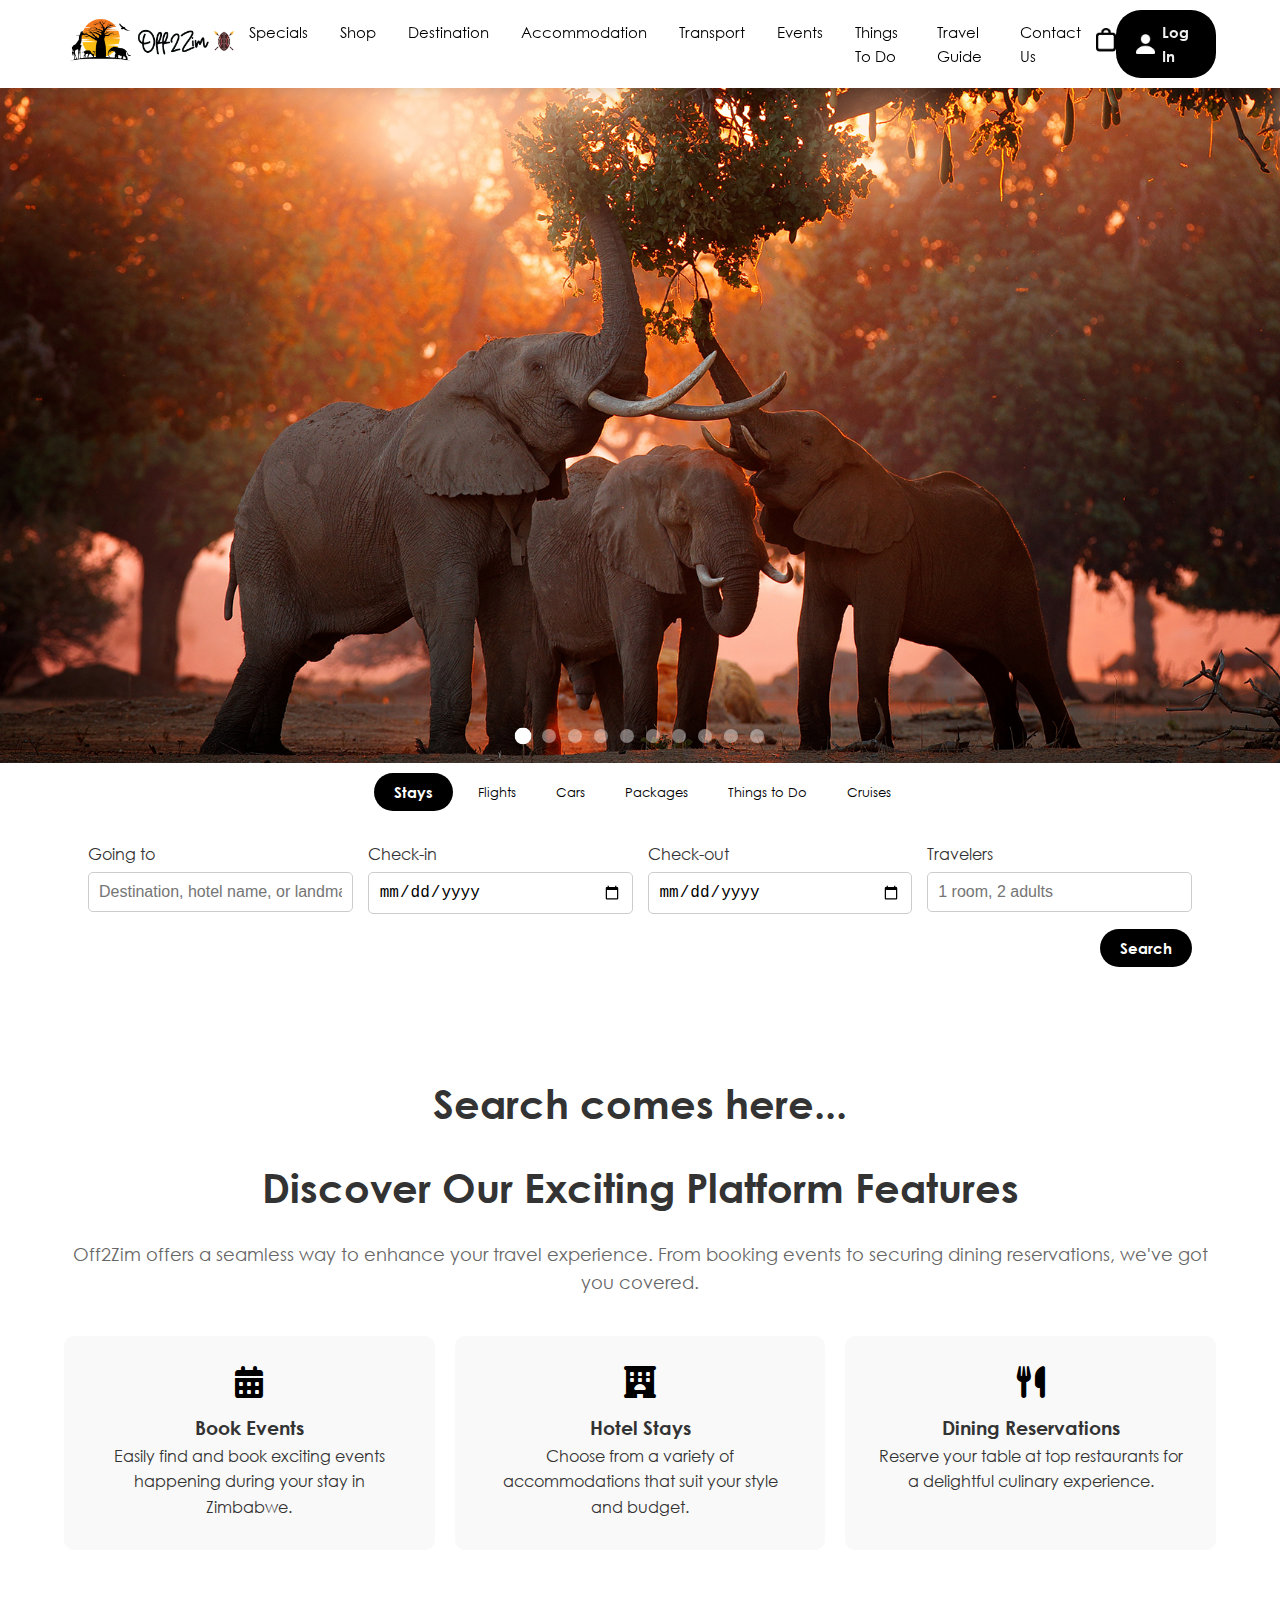
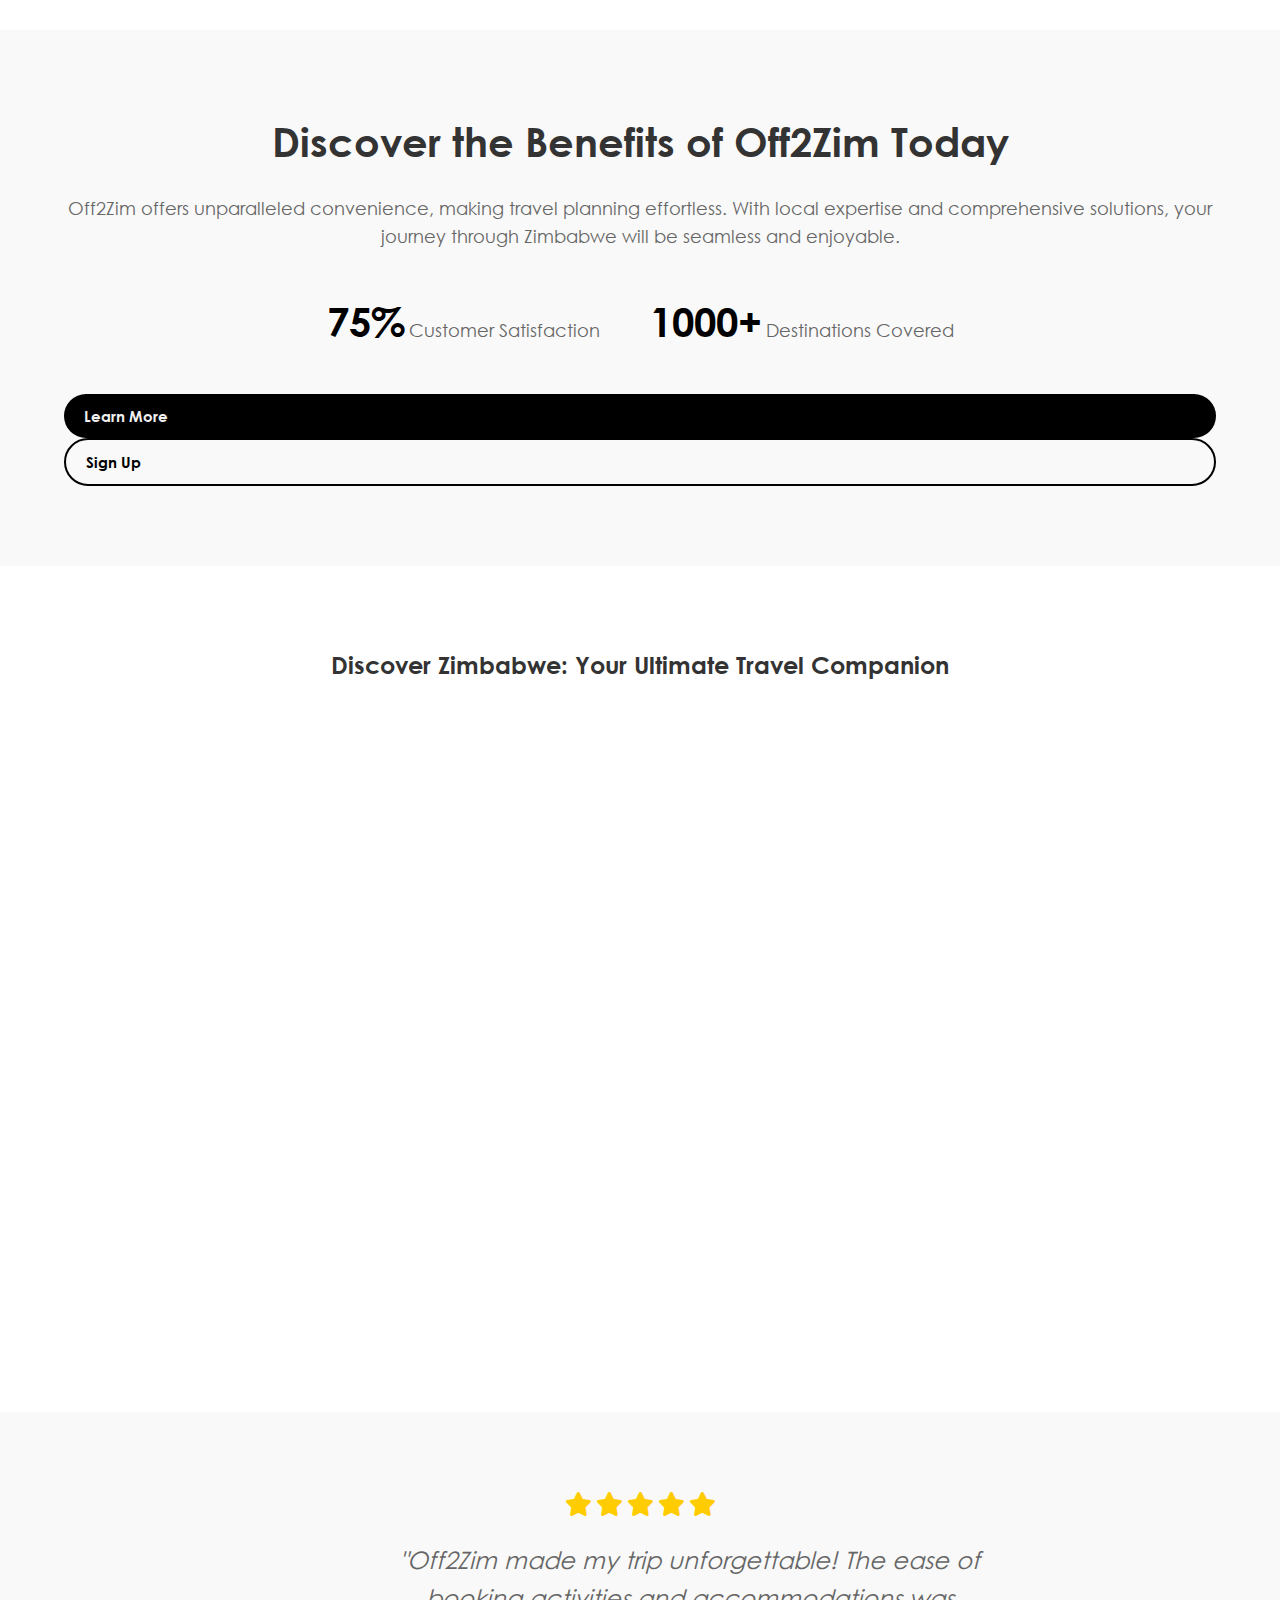
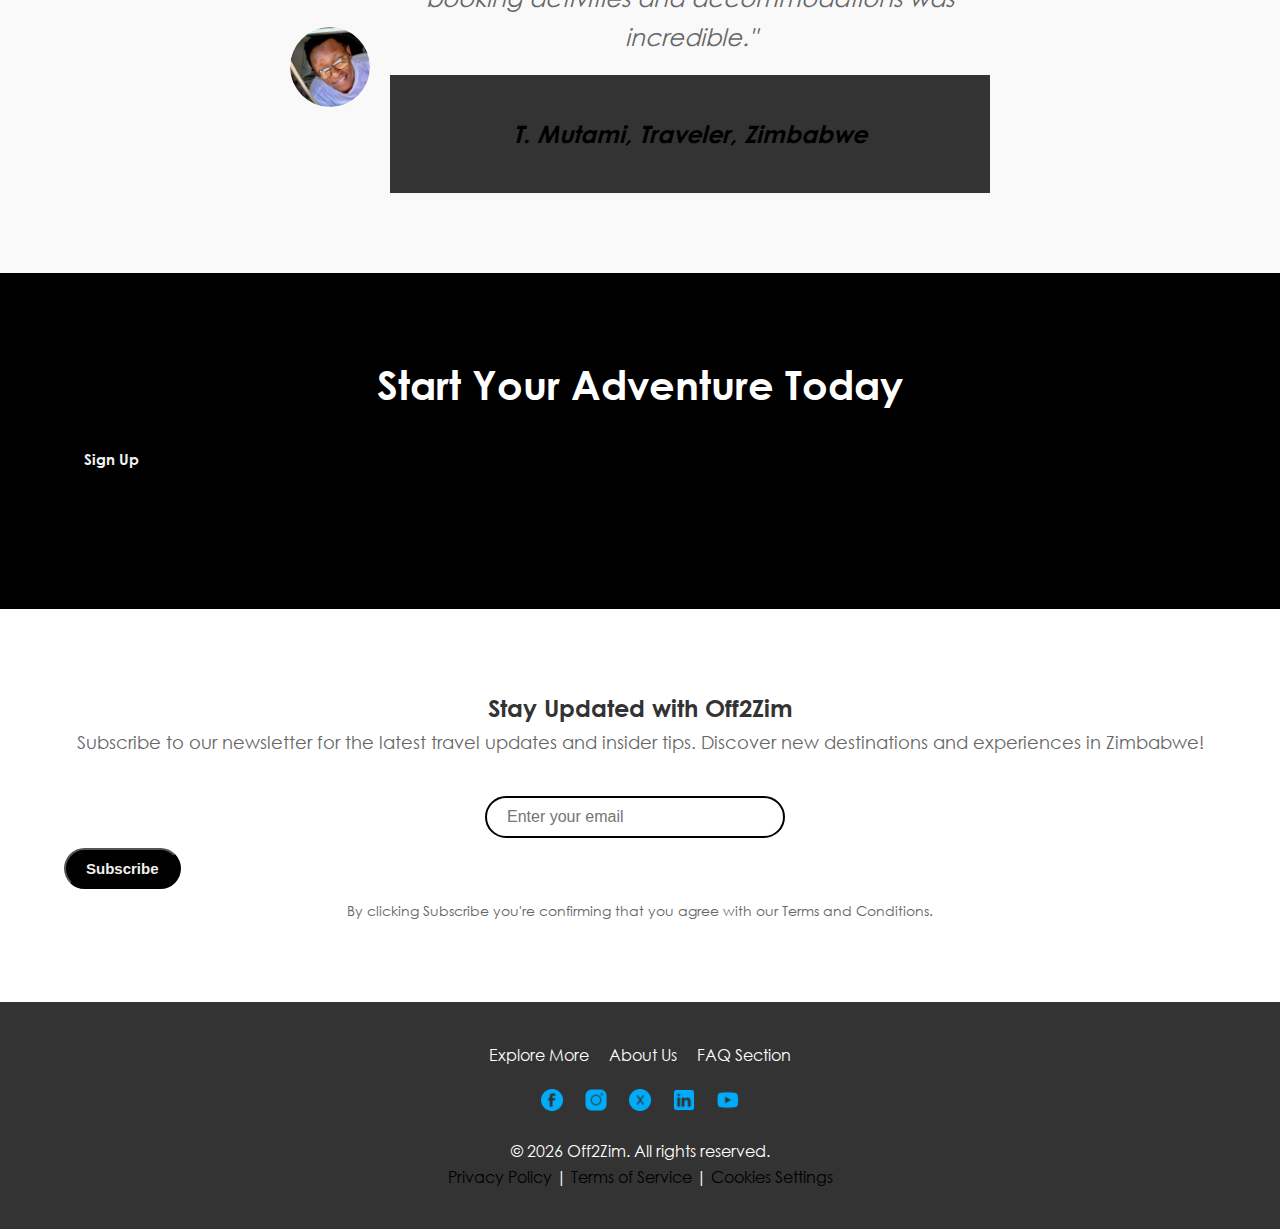
==== home/index.html @ 0da217aa "style: update homepage" ====
<!DOCTYPE html>
<html lang="en">
<head>
  <meta charset="UTF-8" />
  <meta name="viewport" content="width=device-width, initial-scale=1.0" />
  <title>Off2Zim - Explore | Experience | Enjoy</title>
  <!-- Google Fonts -->
  <link href="https://fonts.googleapis.com/css2?family=Inter:wght@400;600;700&display=swap" rel="stylesheet">
  <link rel="preconnect" href="https://fonts.googleapis.com">
  <link rel="preconnect" href="https://fonts.gstatic.com" crossorigin>
  <link href="https://fonts.googleapis.com/css2?family=Bangers&family=Pattaya&family=Rubik+Moonrocks&display=swap" rel="stylesheet">
  <!-- Font Awesome Icons -->
  <link rel="stylesheet" href="https://cdnjs.cloudflare.com/ajax/libs/font-awesome/6.0.0/css/all.min.css" />
  <!-- Main Styles -->
  <link rel="stylesheet" href="styles.css" />
</head>
<body>
  <!-- Header Section -->
  <header>
    <div class="container header-container">
      <button class="menu-toggle" aria-label="Toggle navigation">
        <i class="fas fa-bars"></i>
      </button>
      
      <div class="logo">
        <img src="../logos/logo.png" alt="Off2Zim Logo" class="logo-img" />
      </div>
      <div class="menu-container">
        <img src="../icons/shield.png" alt="Menu Icon" class="menu-icon" />
        <div class="menu-dropdown">
          <ul>
            <li class="special-offers"><a href="#"><img src="../icons/special-offers.png" alt="Specials Icon" class="menu-item-icon" /> Specials</a></li>
            <li><a href="#"><img src="../icons/shop.png" alt="Shop Icon" class="menu-item-icon" /> Shop</a></li>
            <li><a href="#"><img src="../icons/destinations.png" alt="Destinations Icon" class="menu-item-icon" /> Destinations</a></li>
            <li><a href="#"><img src="../icons/accommodation.png" alt="Accommodation Icon" class="menu-item-icon" /> Accommodation</a></li>
            <li><a href="#"><img src="../icons/transport.png" alt="Transport Icon" class="menu-item-icon" /> Transport</a></li>
            <li><a href="#"><img src="../icons/events.png" alt="Events Icon" class="menu-item-icon" /> Events</a></li>
            <li><a href="#"><img src="../icons/things-to-do.png" alt="Things To Do Icon" class="menu-item-icon" /> Things To Do</a></li>
            <li><a href="#"><img src="../icons/food-dining.png" alt="Food & Dining Icon" class="menu-item-icon" /> Food & Dining</a></li>
            <li><a href="#"><img src="../icons/travel-guide.png" alt="Travel Guide Icon" class="menu-item-icon" /> Travel Guide</a></li>
            <li><a href="#"><img src="../icons/check.png" alt="List Your Service Icon" class="menu-item-icon" /> List Your Services</a></li>
          </ul>
        </div>
      </div>
      <nav>
        <ul class="nav-links">
          <li><a href="#">Specials</a></li>
          <li><a href="#">Shop</a></li>
          <div class="menu-container">
            <a href="#" class="menu-trigger">Destination</a>
            <div class="menu-dropdown">
              <ul>
                <li>
                  <a href="#">
                    <img src="../icons/destinations.png" class="menu-item-icon" />
                    <div class="destination-info">
                      <span class="destination-name">Victoria Falls</span>
                      <span class="destination-temp">
                        H: <span class="temp-high-hot">32°</span> L: <span class="temp-low-cold">13°</span>
                      </span>
                    </div>
                  </a>
                </li>
                <li>
                  <a href="#">
                    <img src="../icons/destinations.png" class="menu-item-icon" />
                    <div class="destination-info">
                      <span class="destination-name">Mana Pools</span>
                      <span class="destination-temp">
                        H: <span class="temp-high-hot">30°</span> L: <span class="temp-low-cold">15°</span>
                      </span>
                    </div>
                  </a>
                </li>
                <li>
                  <a href="#">
                    <img src="../icons/destinations.png" class="menu-item-icon" />
                    <div class="destination-info">
                      <span class="destination-name">Hwange</span>
                      <span class="destination-temp">
                        H: <span class="temp-high-warm">28°</span> L: <span class="temp-low-cold">12°</span>
                      </span>
                    </div>
                  </a>
                </li>
                <li>
                  <a href="#">
                    <img src="../icons/destinations.png" class="menu-item-icon" />
                    <div class="destination-info">
                      <span class="destination-name">Nyanga</span>
                      <span class="destination-temp">
                        H: <span class="temp-high-warm">24°</span> L: <span class="temp-low-cold">10°</span>
                      </span>
                    </div>
                  </a>
                </li>
                <li>
                  <a href="#">
                    <img src="../icons/destinations.png" class="menu-item-icon" />
                    <div class="destination-info">
                      <span class="destination-name">Matobo</span>
                      <span class="destination-temp">
                        H: <span class="temp-high-warm">27°</span> L: <span class="temp-low-cold">14°</span>
                      </span>
                    </div>
                  </a>
                </li>
                <li class="see-all"><a href="#">See all <img src="../icons/right-chevron.png" class="chevron-icon" /></a></li>

              </ul>
            </div>
          </div>
          <li><a href="#">Accommodation</a></li>
          <div class="menu-container">
            <a href="#" class="menu-trigger">Transport</a>
            <div class="menu-dropdown">
              <ul>
                <li><a href="#"><img src="../icons/bus.png" alt="Shop Icon" class="menu-item-icon" /> Bus</a></li>
                <li><a href="#"><img src="../icons/rental.png" alt="Things To Do Icon" class="menu-item-icon" /> Car Rental</a></li>
                <li><a href="#"><img src="../icons/plane.png" alt="Destinations Icon" class="menu-item-icon" /> Plane</a></li>
                <li><a href="#"><img src="../icons/taxi.png" alt="Accommodation Icon" class="menu-item-icon" /> Taxi</a></li>
              </ul>
            </div>
          </div>
          <li><a href="#">Events</a></li>
          <li><a href="#">Things To Do</a></li>
          <li><a href="#">Travel Guide</a></li>
          <li><a href="#">Contact Us</a></li>
        </ul>
      </nav>
      <div class="menu-book">
        <img src="../icons/bag.png" alt="Bag Icon" class="icon-img" />
      </div>
      <div class="menu-book">
        <a href="#" class="btn btn-primary">
          <img src="../icons/account.png" alt="Log In Icon" class="login-icon" />
          Log In
        </a>
      </div>
    </div>
  </header>

  <!-- Slideshow container -->
  <div class="slideshow">
    <div class="slide">
      <img src="../images/elephants.jpg" alt="Wildlife">
    </div>
    <div class="slide">
      <img src="../images/hwange-bush-camp-548564-original.jpg" alt="Nature">
    </div>
    <div class="slide">
      <img src="../images/palm-river-hotel-604329-original.jpg" alt="Adventure">
    </div>
    <div class="slide">
      <img src="../images/african-bush-camps-somalisa-camp-604482-original.jpg" alt="Adventure">
    </div>
    <div class="slide">
      <img src="../images/the-hide-safari-camp-630296-original.jpg" alt="Adventure">
    </div>
    <div class="slide">
      <img src="../images/the-hide-safari-camp-630308-original.jpg" alt="Adventure">
    </div>
    <div class="slide">
      <img src="../images/hwange-bush-camp-548548-original.jpg" alt="Adventure">
    </div>
    <div class="slide">
      <img src="../images/makalolo.jpg" alt="Adventure">
    </div>
    <div class="slide">
      <img src="../images/makalolo2.jpg" alt="Adventure">
    </div>
    <div class="slide">
      <img src="../images/old-drift.jpg" alt="Adventure">
    </div>
    <div class="indicators">
      <span data-slide="1" class="active"></span>
      <span data-slide="2"></span>
      <span data-slide="3"></span>
      <span data-slide="4"></span>
      <span data-slide="5"></span>
      <span data-slide="6"></span>
      <span data-slide="7"></span>
      <span data-slide="8"></span>
      <span data-slide="9"></span>
      <span data-slide="10"></span>
  </div>
  </div>


  <!-- Search Section -->
<section class="search-section">
  <div class="container">
    <div class="search-tabs">
      <button class="tab active" data-tab="stays">Stays</button>
      <button class="tab" data-tab="flights">Flights</button>
      <button class="tab" data-tab="cars">Cars</button>
      <button class="tab" data-tab="packages">Packages</button>
      <button class="tab" data-tab="things-to-do">Things to Do</button>
      <button class="tab" data-tab="cruises">Cruises</button>
    </div>

    <div class="search-form-container">
      <form class="search-form" id="stays" data-tab-content>
        <div class="search-fields">
          <div class="search-field">
            <label for="destination">Going to</label>
            <input type="text" id="destination" placeholder="Destination, hotel name, or landmark" required>
          </div>
          <div class="search-field">
            <label for="checkin">Check-in</label>
            <input type="date" id="checkin" required>
          </div>
          <div class="search-field">
            <label for="checkout">Check-out</label>
            <input type="date" id="checkout" required>
          </div>
          <div class="search-field">
            <label for="travelers">Travelers</label>
            <input type="text" id="travelers" placeholder="1 room, 2 adults">
          </div>
        </div>
        <div class="search-button">
          <button type="submit" class="btn btn-primary">Search</button>
        </div>
      </form>
    </div>
  </div>
</section>



  <!-- Features Section -->
  <section class="features">
    <div class="container">
      <h2>Search comes here...</h2>
      <h2>Discover Our Exciting Platform Features</h2>
      <p class="subtitle">
        Off2Zim offers a seamless way to enhance your travel experience. From booking events to securing dining reservations, we've got you covered.
      </p>
      <div class="feature-items">
        <div class="feature-item">
          <i class="fas fa-calendar-alt icon"></i>
          <h3>Book Events</h3>
          <p>Easily find and book exciting events happening during your stay in Zimbabwe.</p>
        </div>
        <div class="feature-item">
          <i class="fas fa-hotel icon"></i>
          <h3>Hotel Stays</h3>
          <p>Choose from a variety of accommodations that suit your style and budget.</p>
        </div>
        <div class="feature-item">
          <i class="fas fa-utensils icon"></i>
          <h3>Dining Reservations</h3>
          <p>Reserve your table at top restaurants for a delightful culinary experience.</p>
        </div>
      </div>
    </div>
  </section>

  <!-- Benefits Section -->
  <section class="benefits">
    <div class="container">
      <h2>Discover the Benefits of Off2Zim Today</h2>
      <p class="subtitle">
        Off2Zim offers unparalleled convenience, making travel planning effortless.
        With local expertise and comprehensive solutions, your journey through Zimbabwe will be seamless and enjoyable.
      </p>
      <div class="stats">
        <div class="stat">
          <span class="number">75%</span>
          <span class="label">Customer Satisfaction</span>
        </div>
        <div class="stat">
          <span class="number">1000+</span>
          <span class="label">Destinations Covered</span>
        </div>
      </div>
      <div class="cta-buttons">
        <a href="#" class="btn btn-primary">Learn More</a>
        <a href="#" class="btn btn-outline">Sign Up</a>
      </div>
    </div>
  </section>

  <!-- Video Section -->
  <section class="video">
    <div class="container">
      <h2>Discover Zimbabwe: Your Ultimate Travel Companion</h2>
      <div class="video-wrapper">
        <iframe src="https://www.youtube.com/embed/0WJ7UgOyiB8" frameborder="0" allowfullscreen loading="lazy"></iframe>
      </div>
    </div>
  </section>

  <!-- Testimonial Section -->
  <section class="testimonial">
    <div class="container">
      <div class="star-rating">
        <span class="fa fa-star"></span>
        <span class="fa fa-star"></span>
        <span class="fa fa-star"></span>
        <span class="fa fa-star"></span>
        <span class="fa fa-star"></span>
      </div>
      <div class="testimonial-content">
        <img src="../images/client-dp.png" alt="Client Photo" class="client-dp" />
        <blockquote>
          <p>
            "Off2Zim made my trip unforgettable! The ease of booking activities and accommodations was incredible."
          </p>
          <footer>T. Mutami, Traveler, Zimbabwe</footer>
        </blockquote>
      </div>
    </div>
  </section>

  <!-- Call to Action Section -->
  <section class="cta">
    <div class="container">
      <h2>Start Your Adventure Today</h2>
      <div class="cta-buttons">
        <a href="#" class="btn btn-primary">Sign Up</a>
        <a href="#" class="btn btn-outline">Book Now</a>
      </div>
    </div>
  </section>

  <!-- Newsletter Section -->
  <section class="newsletter-section">
    <div class="container">
      <h2>Stay Updated with Off2Zim</h2>
      <p class="subtitle">
        Subscribe to our newsletter for the latest travel updates and insider tips.
        Discover new destinations and experiences in Zimbabwe!
      </p>
      <form action="#" method="post">
        <input type="email" placeholder="Enter your email" required />
        <button type="submit" class="btn btn-primary">Subscribe</button>
      </form>
      <p class="disclaimer">
        By clicking Subscribe you're confirming that you agree with our Terms and Conditions.
      </p>
    </div>
  </section>

  <!-- Footer Section -->
  <footer>
    <div class="container">
      <div class="icon-list">
        <ul>
          <li><a href="#">Explore More</a></li>
          <li><a href="#">About Us</a></li>
          <li><a href="#">FAQ Section</a></li>
        </ul>
      </div>
      <div class="footer-social">
        <ul>
          <li><a href="https://www.facebook.com/Off2Zim"><img src="../icons/icons8-facebook-100.png" alt="Facebook" /></a></li>
          <li><a href="https://www.instagram.com/off2zim/?utm_source=ig_web_button_share_sheet"><img src="../icons/icons8-instagram-100.png" alt="Instagram" /></a></li>
          <li><a href="https://x.com/Off2Zim"><img src="../icons/icons8-x-100.png" alt="Twitter" /></a></li>
          <li><a href="#"><img src="../icons/icons8-linkedin-100.png" alt="LinkedIn" /></a></li>
          <li><a href="#"><img src="../icons/icons8-youtube-100.png" alt="Youtube" /></a></li>
        </ul>
      </div>
      <div class="footer-bottom">
        <p>© <span id="year"></span> Off2Zim. All rights reserved.</p>
        <p>
          <a href="#">Privacy Policy</a> |
          <a href="#">Terms of Service</a> |
          <a href="#">Cookies Settings</a>
        </p>
      </div>
    </div>

    <!-- ✅ Load jQuery FIRST -->
  <script src="https://cdnjs.cloudflare.com/ajax/libs/jquery/3.6.0/jquery.min.js"></script>

  <!-- ✅ Then Load Your Custom Script -->
  <script src="script.js"></script>

  </footer>


  <script>
    document.getElementById('year').textContent = new Date().getFullYear();
  </script>
  
  <script>
    document.addEventListener('DOMContentLoaded', function() {
      const menuToggle = document.querySelector('.menu-toggle');
      const navLinks = document.querySelector('.nav-links');

      menuToggle.addEventListener('click', function() {
        navLinks.classList.toggle('active');
      });
    });
  </script>
</body>
</html>
---- home/styles.css ----
@font-face {
  font-family: 'Century Gothic';
  src: url('../fonts/centurygothic.ttf') format('truetype');
  font-weight: normal;
  font-style: normal;
}

@font-face {
  font-family: 'Century Gothic';
  src: url('../fonts/centurygothic_bold.ttf') format('truetype');
  font-weight: bold;
  font-style: normal;
}

/* CSS Variables for Consistency */
:root {
  --primary-color: #000000;
  --primary-hover: #909090;
  --secondary-color: #2c3e50;
  --background-light: #f9f9f9;
  --accent-color: #ffcc00;
  font-family: 'Century Gothic', sans-serif;
  
}

/* Global Styles */
* {
  margin: 0;
  padding: 0;
  box-sizing: border-box;
}
body {
  font-family: 'Century Gothic', sans-serif;
  line-height: 1.6;
  color: #333;
  background: url('../images/background.png') no-repeat center center fixed;
  background-size: cover;
  margin: 0;
  padding: 0;
}
.container {
  width: 90%;
  max-width: 1600px;
  margin: 0 auto;
}

/* Header */
header {
  background: #fff;
  box-shadow: 0 2px 10px rgba(0,0,0,0.1);
  position: sticky;
  top: 0;
  z-index: 1000;
}
.header-container {
  display: flex;
  justify-content: space-between;
  align-items: center;
  padding: 10px 0;
}
.logo-img {
  width: 150px;
}
.icon-img {
  width: 20px;
}
.nav-links {
  list-style: none;
  padding: 0;
  margin: 0;
  display: flex;
  gap: 2px;
}
.nav-links li {
  position: relative;
}
.nav-links a {
  text-decoration: none;
  color: #000;
  padding: 10px 15px;
  display: block;
  transition: background-color 0.3s ease;
  
  font-size: 15px; /* Adjust the font size as needed */
}
.nav-links a:hover {
  transform: scale(1.1);
  transition: transform 0.2s ease-in-out;
  background: none !important;
  font-weight: bold;
}
.dropdown-content {
  display: none;
  position: absolute;
  background-color: #fff;
  box-shadow: 0 8px 16px rgba(0, 0, 0, 0.2);
  z-index: 1;
  min-width: 200px;
}
.dropdown-content a {
  padding: 20px 20px;
  display: block;
  color: #000;
}
.dropdown-content a:hover {
  background-color: #f0f0f0;
}
.dropdown:hover .dropdown-content {
  display: block;
}
.menu-book {
  display: flex;
  gap: 10px;
  position: relative;
  display: inline-block;
}

.menu-dropdown {
  display: none;
  position: absolute;
  top: 100%;
  left: 0;
  width: 100%; /* Cover the entire width of the screen */
  background-color: #fff;
  box-shadow: 0 8px 16px rgba(0, 0, 0, 0.2), 0 4px 8px rgba(0, 0, 0, 0.1); /* Add shadow at the bottom */
  z-index: 1;
  min-width: 200px;
  border-radius: 5px;
  padding: 20px 0;
  opacity: 0;
  visibility: hidden;
  transform: translateY(10px);
  transition: opacity 0.3s ease, transform 0.3s ease;
}

.menu-dropdown ul {
  list-style: none;
  padding: 20px;
  margin: 0;
}

.menu-dropdown ul li {
  border-bottom: 1px solid #ddd;
}

.menu-dropdown ul li a {
  display: block;
  padding:23px 16px;
  color: #000;
  text-decoration: none;
}

.menu-dropdown ul li a:hover {
  background-color: #f0f0f0;
}

.menu-book:hover .menu-dropdown {
  display: block;
}

/* Buttons */
.btn {
  display: inline-block;
  padding: 10px 20px;
  border-radius: 25px;
  text-decoration: none;
  font-weight: 500;
  transition: all 0.3s ease;
}
.btn-primary {
  background: var(--primary-color);
  color: #f0f0f0;
  display: flex;
  align-items: center; /* Align image and text vertically */
  gap: 7px; /* Space between image and text */
  font-weight: bold; /* Keep the font bold */
  font-size: 15px; /* Adjust the font size as needed */
}
.btn-primary:hover {
  background: var(--primary-hover);
}
.btn-outline {
  border: 2px solid var(--primary-color);
  color: var(--primary-color);
  display: flex;
  align-items: center; /* Align image and text vertically */
  gap: 7px; /* Space between image and text */
  font-weight: bold; /* Keep the font bold */
  font-size: 15px; /* Adjust the font size as needed */
}
.btn-outline:hover {
  background: var(--primary-color);
  color: #fff;
}

.login-icon {
  width: 20px; /* Adjust size as needed */
  height: 20px; /* Adjust size as needed */
  filter: brightness(0) invert(1); /* Change color to white */
  transition: all 0.3s ease; /* Ensure smooth transition */
}

.btn-outline:hover .login-icon {
  filter: none; /* Change color back to original on hover */
}
.btn-menu {
  background: var(--primary-color);
  color: #f0f0f0;
  display: flex;
  align-items: center; /* Align image and text vertically */
  gap: 7px; /* Space between image and text */
  font-weight: bold; /* Keep the font bold */
  font-size: 15px; /* Adjust the font size as needed */
}
/* Slideshow container */
/* ==================== Simplified Slideshow Styles ==================== */
.slideshow {
  width: 100%;
  height: 75vh;
  position: relative;
  overflow: hidden;
  margin: 0 auto;
  z-index: 1;
}

.slide {
  position: absolute;
  width: 100%;
  height: 100%;
  opacity: 0;
  transition: opacity 1s ease-in-out;
}

.slide.active {
  opacity: 1;
  z-index: 1;
}

.slide img {
  width: 100%;
  height: 100%;
  object-fit: cover;
  display: block;
}

.indicators {
  position: absolute;
  bottom: 20px;
  left: 50%;
  transform: translateX(-50%);
  display: flex;
  gap: 12px;
  z-index: 9999;
}

.indicators span {
  width: 14px;
  height: 14px;
  border-radius: 50%;
  background: rgba(255, 255, 255, 0.4);
  cursor: pointer;
  transition: all 0.3s ease;
  border: 2px solid transparent;
}

.indicators span.active {
  background: #ffffff;
  transform: scale(1.2);
}

.indicators span:hover {
  background: rgba(255, 255, 255, 0.8);
}

/* Mobile Responsive */
@media (max-width: 768px) {
  .slideshow {
    height: 50vh;
  }
  
  .indicators {
    bottom: 10px;
  }
  
  .indicators span {
    width: 5px;
    height: 5px;
  }
}

/* Features Section */
.features {
  padding: 80px 0;
  text-align: center;
}
.features h2 {
  margin-bottom: 20px;
  font-size: 2.5rem;
}
.subtitle {
  font-size: 1.1rem;
  margin-bottom: 40px;
  color: #666;
}
.feature-items {
  display: flex;
  justify-content: space-between;
  gap: 20px;
  flex-wrap: wrap;
}
.feature-item {
  flex: 1;
  min-width: 280px;
  padding: 30px;
  background: var(--background-light);
  border-radius: 10px;
  transition: transform 0.3s ease, box-shadow 0.3s ease;
}
.feature-item:hover {
  transform: translateY(-10px);
  box-shadow: 0 10px 20px rgba(0,0,0,0.1);
}
.icon {
  font-size: 2rem;
  color: var(--primary-color);
  margin-bottom: 15px;
}

/* Benefits Section */
.benefits {
  padding: 80px 0;
  text-align: center;
  background: var(--background-light);
}
.benefits h2 {
  margin-bottom: 20px;
  font-size: 2.5rem;
}
.stats {
  display: flex;
  justify-content: center;
  gap: 50px;
  margin: 40px 0;
}
.stat {
  text-align: center;
}
.number {
  font-size: 2.5rem;
  font-weight: 700;
  color: var(--primary-color);
}
.label {
  font-size: 1.1rem;
  color: #666;
}

/* Video Section */
.video {
  padding: 80px 0;
  text-align: center;
}
.video-wrapper {
  position: relative;
  padding-bottom: 56.25%;
  height: 0;
  overflow: hidden;
  max-width: 800px;
  margin: 0 auto;
}
.video-wrapper iframe {
  position: absolute;
  top: 0;
  left: 0;
  width: 100%;
  height: 100%;
  border: none;
}

/* Testimonial Section */
.testimonial {
  padding: 80px 0;
  text-align: center;
  background: var(--background-light);
}
.star-rating {
  margin-bottom: 20px;
}
.star-rating .fa-star {
  color: var(--accent-color);
  font-size: 1.5rem;
}
.testimonial-content {
  display: flex;
  align-items: center;
  justify-content: center;
  gap: 20px;
  flex-wrap: wrap;
}
.client-dp {
  width: 80px;
  height: 80px;
  border-radius: 50%;
  object-fit: cover;
}
blockquote {
  font-size: 1.5rem;
  font-style: italic;
  color: #666;
  max-width: 600px;
}
blockquote footer {
  margin-top: 20px;
  font-weight: 700;
  color: var(--primary-color);
}

/* Call to Action Section */
.cta {
  padding: 80px 0;
  text-align: center;
  background: var(--primary-color);
  color: #fff;
}
.cta h2 {
  margin-bottom: 20px;
  font-size: 2.5rem;
}

/* Newsletter Section */
.newsletter-section {
  padding: 80px 0;
  text-align: center;
}
.newsletter-section input {
  padding: 10px 20px;
  border: 2px solid var(--primary-color);
  border-radius: 25px;
  margin-right: 10px;
  width: 300px;
  font-size: 1rem;
}
.newsletter-section .btn-primary {
  margin-top: 10px;
}
.disclaimer {
  font-size: 0.9rem;
  color: #666;
  margin-top: 10px;
}

/* Footer Section */
footer {
  background: #333;
  color: #fff;
  padding: 40px 0;
}
.icon-list ul, .footer-social ul {
  list-style: none;
  display: flex;
  justify-content: center;
  gap: 20px;
  margin-bottom: 20px;
}
.icon-list a, .footer-social a {
  color: #fff;
  text-decoration: none;
}
.quick-links {
  margin-bottom: 10px;
  font-weight: bold;
  color: #fff;
}
.footer-social img {
  width: 24px;
  height: 24px;
  transition: transform 0.3s ease;
}
.footer-social img:hover {
  transform: scale(1.2);
}
.footer-bottom {
  text-align: center;
  margin-top: 20px;
}
.footer-bottom a {
  color: var(--primary-color);
  text-decoration: none;
}

/* Responsive Design */
@media (max-width: 768px) {
  .header-container {
    display: flex;
    justify-content: space-between;
    align-items: center;
    width: 100%;
    position: relative;
  }

  .logo {
    position: absolute;
    left: 50%;
    transform: translateX(-50%);
  }

  .menu-toggle {
    display: block;
    background: none;
    border: none;
    font-size: 1.5rem;
    cursor: pointer;
  }

  .nav-links {
    display: flex;
    flex-direction: column;
    gap: 10px;
    width: 50%; /* Cover the left half of the screen */
    background: rgba(255, 255, 255, 0.9); /* Semi-transparent white background */
    position: fixed;
    top: 0;
    left: -50%; /* Start off-screen */
    height: 100%;
    box-shadow: 2px 0 10px rgba(0, 0, 0, 0.1);
    transition: transform 0.3s ease;
    transform: translateX(-100%);
  }

  .nav-links.active {
    transform: translateX(0); /* Slide in */
  }

  .menu-book {
    display: none;
  }

  .feature-items {
    flex-direction: column;
  }

  .testimonial-content {
    flex-direction: column;
  }

  .newsletter-section input {
    width: 100%;
    margin-bottom: 10px;
  }
}

@media (min-width: 769px) {
  .menu-toggle {
    display: none;
  }

  .nav-links.active {
    display: flex;
    flex-direction: row;
    position: static;
    background: none;
    box-shadow: none;
  }
}

/* Default Font Class */
.default-font {
  font-family: 'Century Gothic', sans-serif;
}

/* Sticky Header */
header.sticky {
  background: rgba(255, 255, 255, 0.95);
  box-shadow: 0 2px 10px rgba(0, 0, 0, 0.1);
}

/* Dropdown Menu */
.dropdown-content.show {
  display: block;
}

/* Responsive Menu */
.nav-links.active {
  display: flex;
  flex-direction: column;
  position: absolute;
  top: 100%;
  left: 0;
  width: 100%;
  background: #fff;
  box-shadow: 0 2px 10px rgba(0, 0, 0, 0.1);
}
.special-offers a {
  color: red !important;
}
@media (min-width: 769px) {
  .nav-links.active {
    display: flex;
    flex-direction: row;
    position: static;
    background: none;
    box-shadow: none;
  }
}

/* Style for the menu container */
.menu-container {
  position: relative;
  display: inline-block;
  
}

/* Style for the menu icon */
.menu-icon {
  width: 20px;
  cursor: pointer;
  transition: transform 0.3s ease-in-out;
}

.menu-container:hover .menu-icon {
  transform: scale(1.1);
}

/* Dropdown Menu Styling */
.menu-dropdown {
  display: none;
  position: absolute;
  top: 100%;
  left: 0;
  width: 350px;
  background: rgba(253, 253, 253);
  backdrop-filter: blur(10px);
  border-radius: 10px;
  box-shadow: 0 8px 16px rgba(0, 0, 0, 0.2);
  opacity: 0;
  visibility: hidden;
  transform: translateY(10px);
  transition: opacity 0.3s ease, transform 0.3s ease;
}

.menu-dropdown ul {
  list-style: none;
  padding: 0;
  margin: 0;
}
.menu-dropdown ul li {
  display: flex;
  align-items: center;
  padding: 10px 20px; /* Adjusted for proper spacing */
  border-bottom: 1px solid rgba(255, 255, 255, 0.2);
}
.menu-dropdown ul li a {
  display: flex;
  align-items: center; /* Ensures vertical centering */
  justify-content: flex-start; /* Aligns text and icon to the left */
  text-decoration: none;
  color: #000;
  font-size: 16px;
  width: 100%;
  height: 100%; /* Ensures the text stays centered */
  gap: 23px; /* Adjusted space between icon and text */
}
.menu-dropdown li {
  padding: 15px 20px;
  text-align: left;
  border-bottom: 1px solid rgba(255, 255, 255, 0.2);
  display: flex;
  align-items: center;
  justify-content: flex-start;
  height: 50px; /* Ensures equal top and bottom spacing */
}

.menu-dropdown li:last-child {
  border-bottom: none;
}

.menu-dropdown li a {
  display: flex;
  align-items: center;  /* Centers icon and text vertically */
  justify-content: flex-start; /* Aligns everything to the left */
  padding: 12px 16px;  /* Adjust spacing */
  text-decoration: none;
  color: #000;
  font-size: 16px;
  transition: background 0.3s ease;
  gap: 23px; /* Adds space between icon and text */
}

.menu-dropdown ul li a:hover {
  transform: scale(1.1);
  transition: transform 0.2s ease-in-out;
  background: none !important;
  font-weight: bold;
}



.menu-item-icon {
   /* Ensures uniform icon size */
  height: 32px;
}
.see-all a {
  color: #909090 !important;
  display: flex;
  align-items: center;
  gap: 5px;
}

.chevron-icon {
  width: 12px; /* Reduced icon size */
  height: 12px;
}
.destination-info {
  display: flex;
  flex-direction: column;
  
  
  
}

.destination-name {
  
  color: #000;
}

.destination-temp {
  font-size: 14px;
  display: flex;
  gap: 5px;
}

/* High Temperature Colors */
.temp-high-hot {
  color: #FF4500; /* Red for 30°C+ */
}
.temp-high-warm {
  color: #FFA500; /* Orange for 20-29°C */
}
.temp-high-cold {
  color: #007BFF; /* Blue for 19°C and below */
}

/* Low Temperature Colors */
.temp-low-hot {
  color: #FF4500; /* Red for 30°C+ */
}
.temp-low-warm {
  color: #FFA500; /* Orange for 20-29°C */
}
.temp-low-cold {
  color: #007BFF; /* Blue for 19°C and below */
}

.menu-container:hover .menu-dropdown {
  display: block;
  opacity: 1;
  visibility: visible;
  transform: translateY(0);
}

.search-section {
  background: white;
  padding: 10px;

}

.search-tabs {
  display: flex;
  justify-content: center;
  gap: 10px;
  margin-bottom: 15px;
}

.tab {
  font-family: 'Century Gothic', sans-serif;
  font-size: 13px;
  color: black;
  background: none;
  border: none;
  padding: 10px 15px;
  cursor: pointer;
  transition: background 0.3s;
}

.tab.active {
  font-family: 'Century Gothic', sans-serif;
  background: var(--primary-color);
  color: white;
  border-radius: 5px;
  font-size: 15px;
  display: inline-block;
  padding: 10px 20px;
  border-radius: 25px;
  text-decoration: none;
  font-weight: bold;
  transition: all 0.3s ease;
}

.search-form-container {
  display: flex;
  flex-direction: column;
}

.search-form {
  display: flex;
  align-items: center;
  flex-wrap: wrap;
  gap: 15px;
 
  padding: 15px;
  border-radius: 5px;
}

.search-fields {
  display: flex;
  gap: 15px;
  flex-wrap: wrap;
  width: 100%;
}

.search-field {
  flex: 1;
  min-width: 200px;
  display: flex;
  flex-direction: column;
}

.search-field label {
  
  margin-bottom: 5px;
}

.search-field input {
  padding: 10px;
  border: 1px solid #ccc;
  border-radius: 5px;
  font-size: 16px;
}

.search-button {
  
  display: flex;
  align-items: center;
  justify-content: flex-end;
  width: 100%;
}

.search-button .btn-primary {
  padding: 10px 20px;
  background: var(--primary-color);
  color: white;
  font-family: 'Century Gothic', sans-serif;
  font-weight: bold;
  border: none;
  border-radius: 25px;
  cursor: pointer;
  transition: background 0.3s;
}

.search-button .btn-primary:hover {
  background: var(--primary-hover);
}

[data-tab-content] {
  display: none;
}

[data-tab-content]:not([hidden]) {
  display: flex;
}





/* Responsive Design */
@media (max-width: 768px) {
  .menu-dropdown {
    position: absolute;
    width: 100%;
  }
}
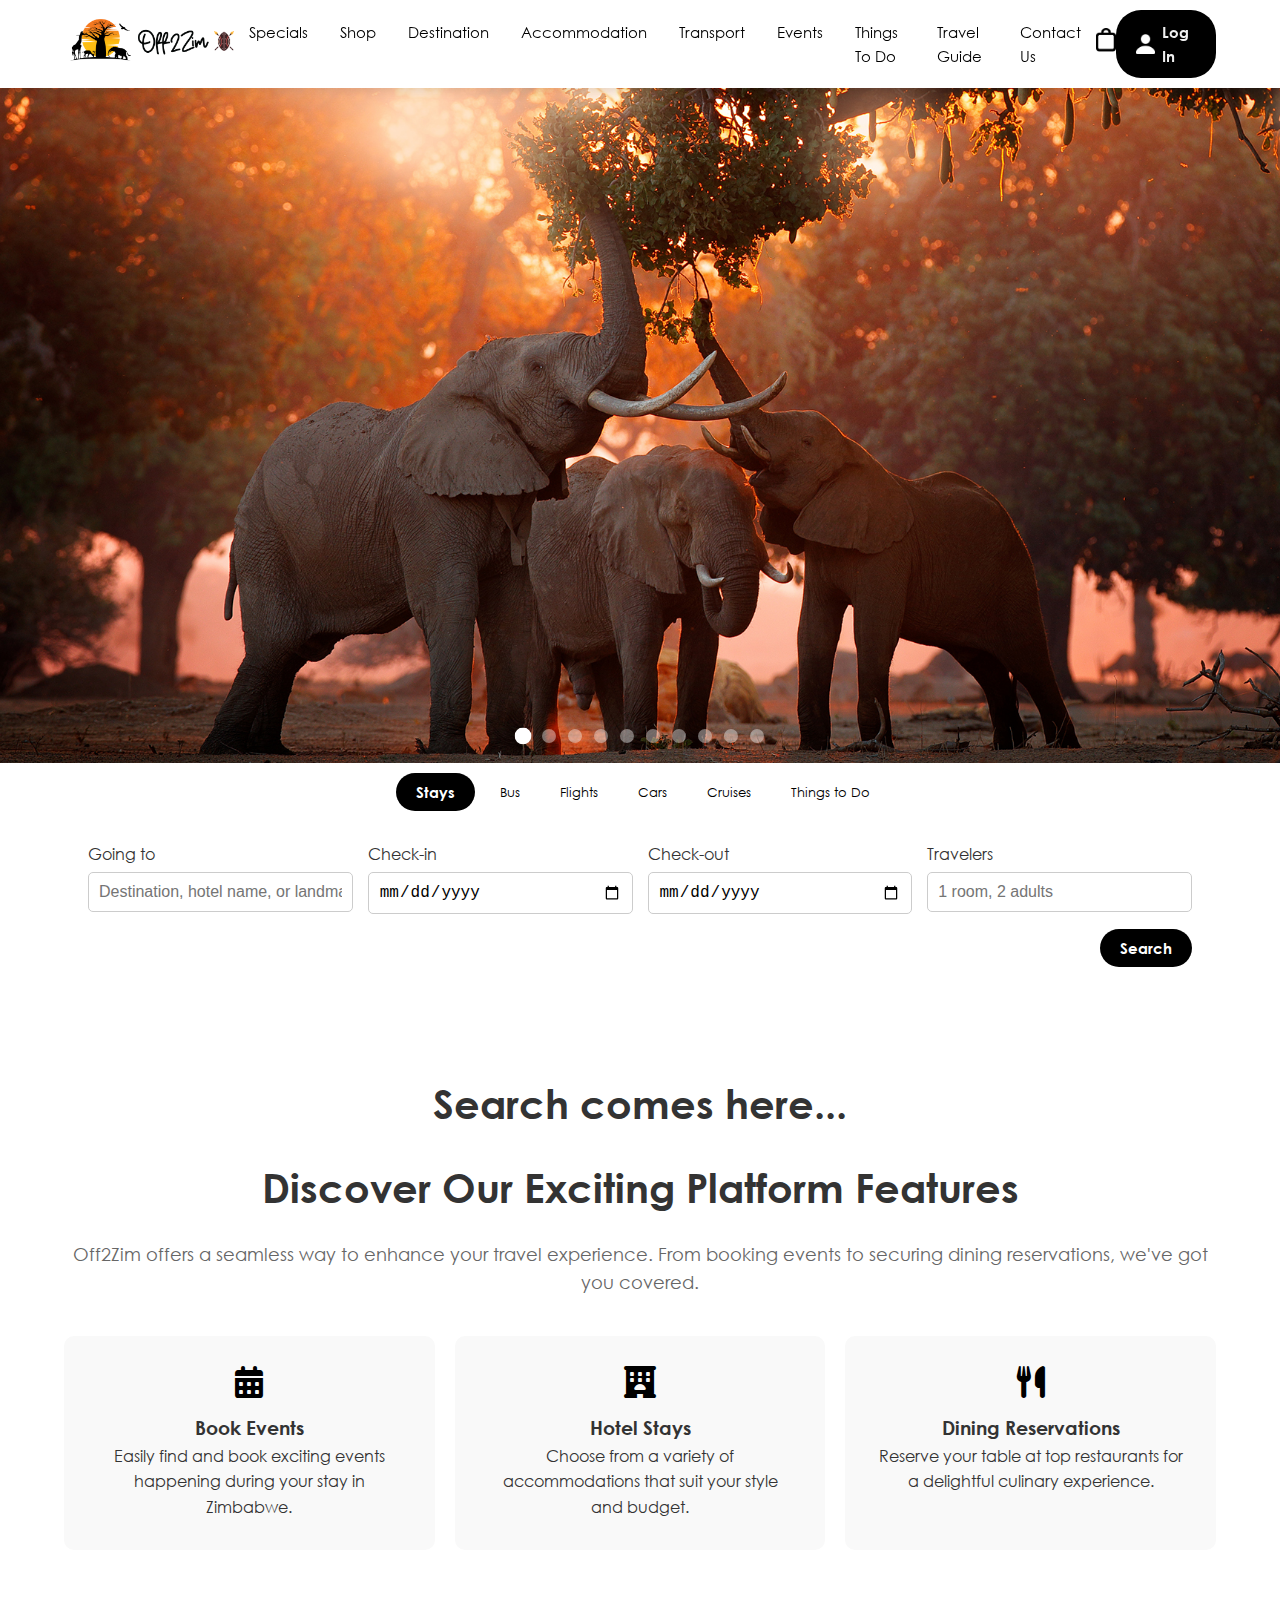
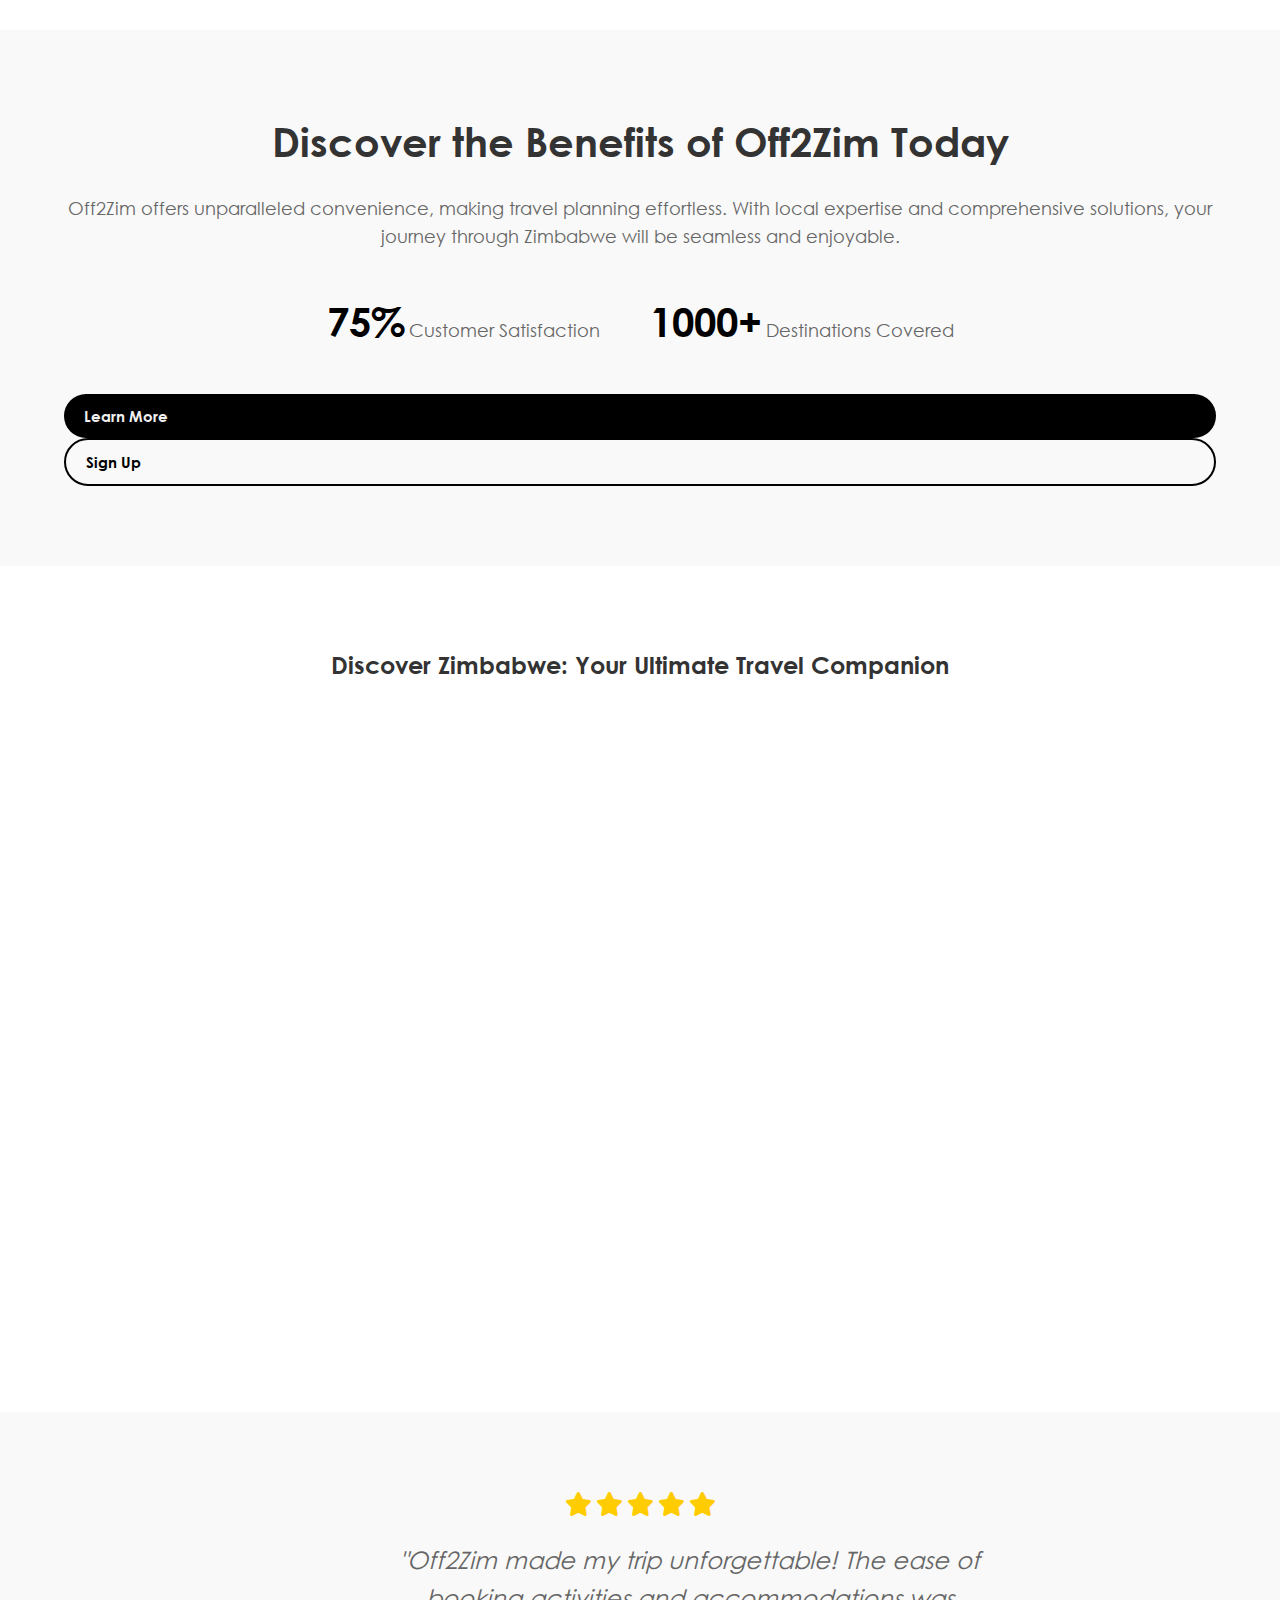
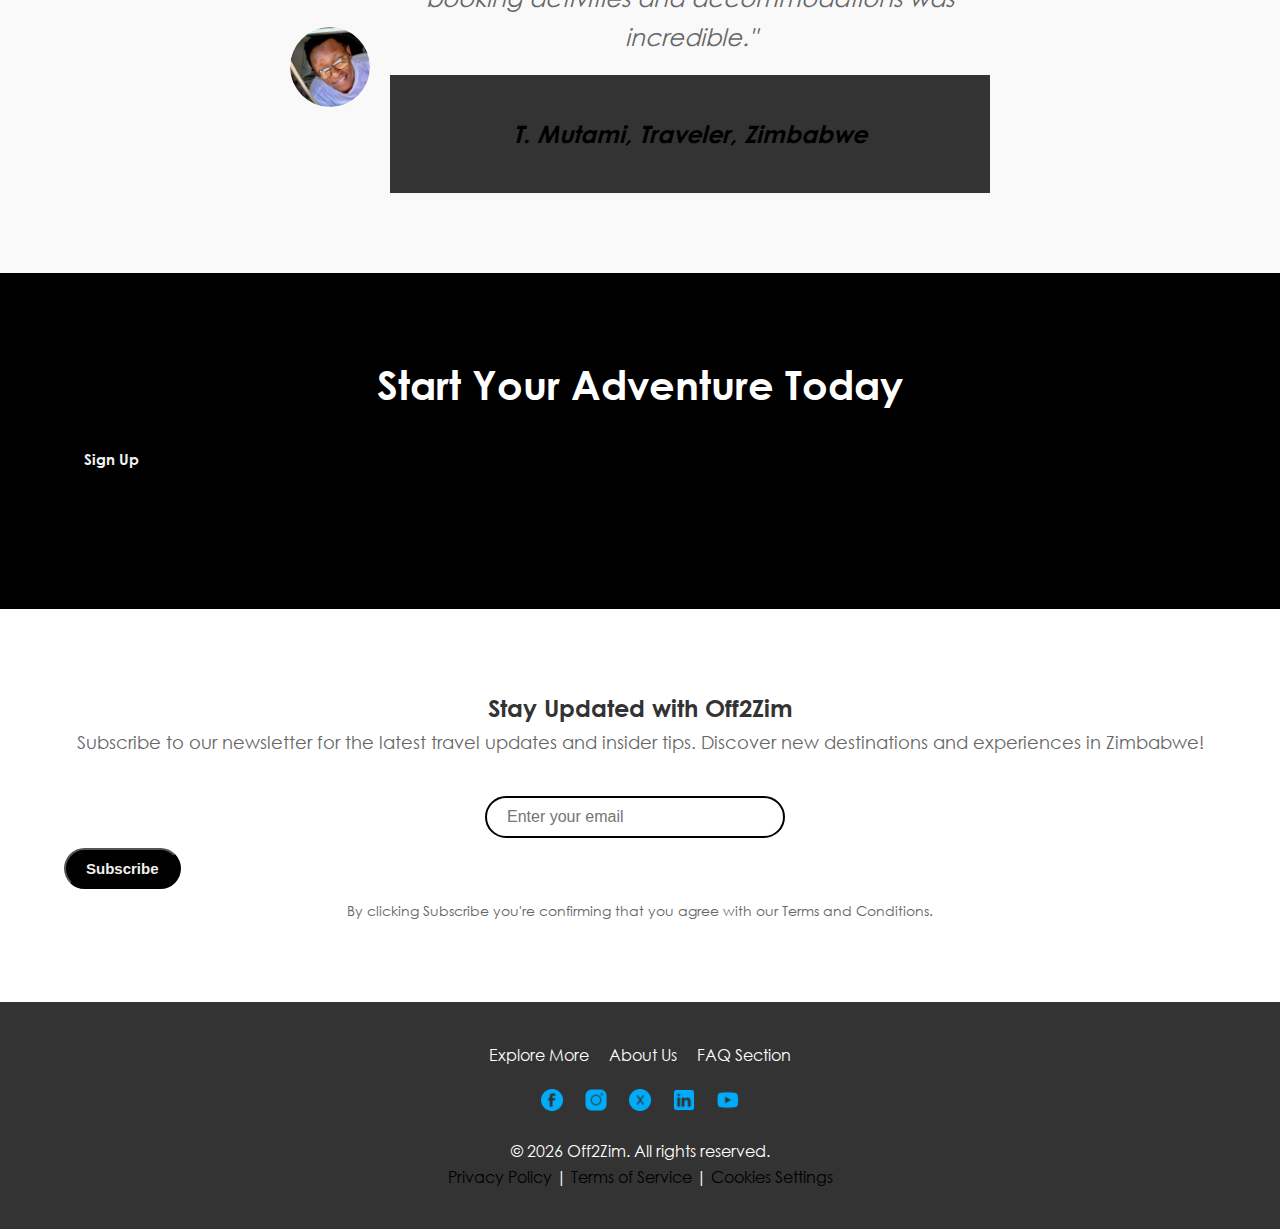
==== commit f7ad22d2: "style: update UI elements" ====
--- a/home/index.html
+++ b/home/index.html
@@ -146,7 +146,7 @@
       <img src="../images/elephants.jpg" alt="Wildlife">
     </div>
     <div class="slide">
-      <img src="../images/hwange-bush-camp-548564-original.jpg" alt="Nature">
+      <img src="../images/sammy-wong-QHH3WH1ZBsk-unsplash-8 2.jpg" alt="Nature">
     </div>
     <div class="slide">
       <img src="../images/palm-river-hotel-604329-original.jpg" alt="Adventure">
@@ -155,7 +155,7 @@
       <img src="../images/african-bush-camps-somalisa-camp-604482-original.jpg" alt="Adventure">
     </div>
     <div class="slide">
-      <img src="../images/the-hide-safari-camp-630296-original.jpg" alt="Adventure">
+      <img src="../images/Boma-Dinner-Victoria-Falls-1.jpg" alt="Adventure">
     </div>
     <div class="slide">
       <img src="../images/the-hide-safari-camp-630308-original.jpg" alt="Adventure">
@@ -192,11 +192,11 @@
   <div class="container">
     <div class="search-tabs">
       <button class="tab active" data-tab="stays">Stays</button>
+      <button class="tab" data-tab="bus">Bus</button>
       <button class="tab" data-tab="flights">Flights</button>
       <button class="tab" data-tab="cars">Cars</button>
-      <button class="tab" data-tab="packages">Packages</button>
+      <button class="tab" data-tab="cruises">Cruises</button>
       <button class="tab" data-tab="things-to-do">Things to Do</button>
-      <button class="tab" data-tab="cruises">Cruises</button>
     </div>
 
     <div class="search-form-container">
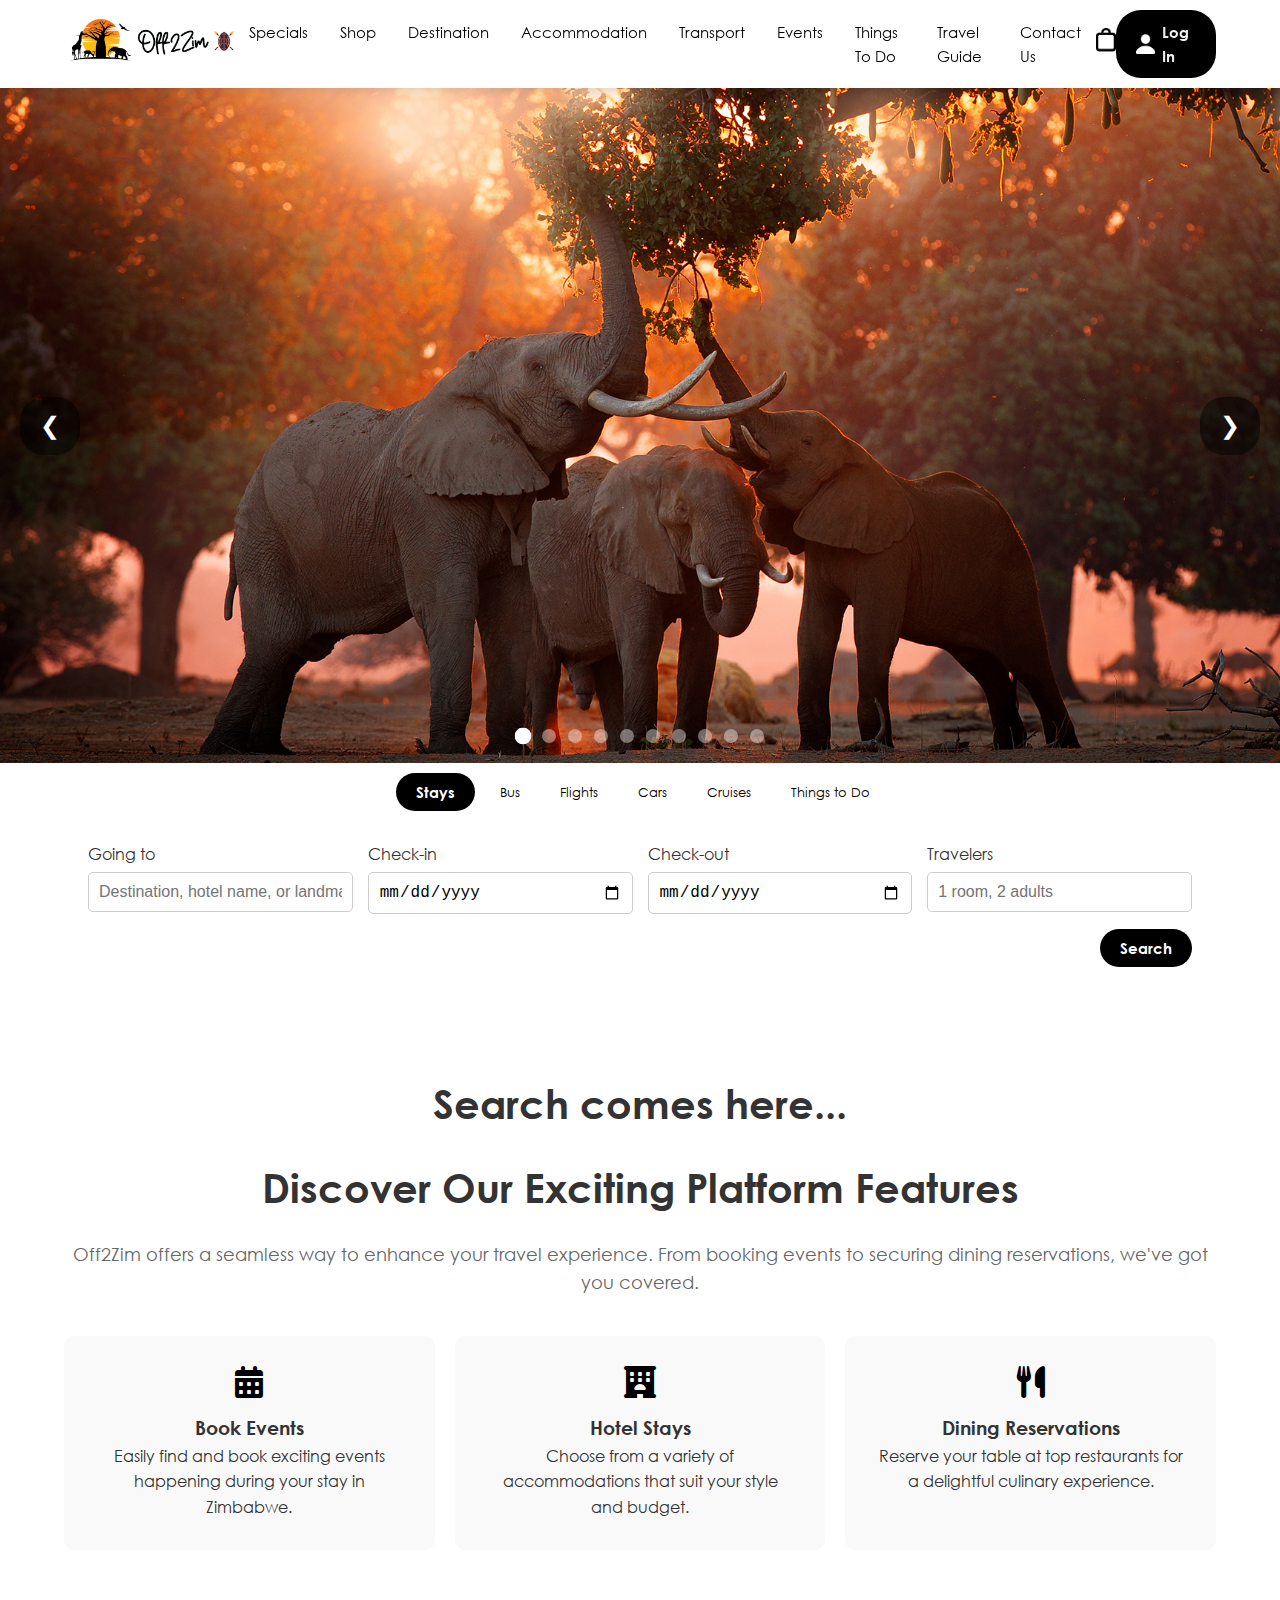
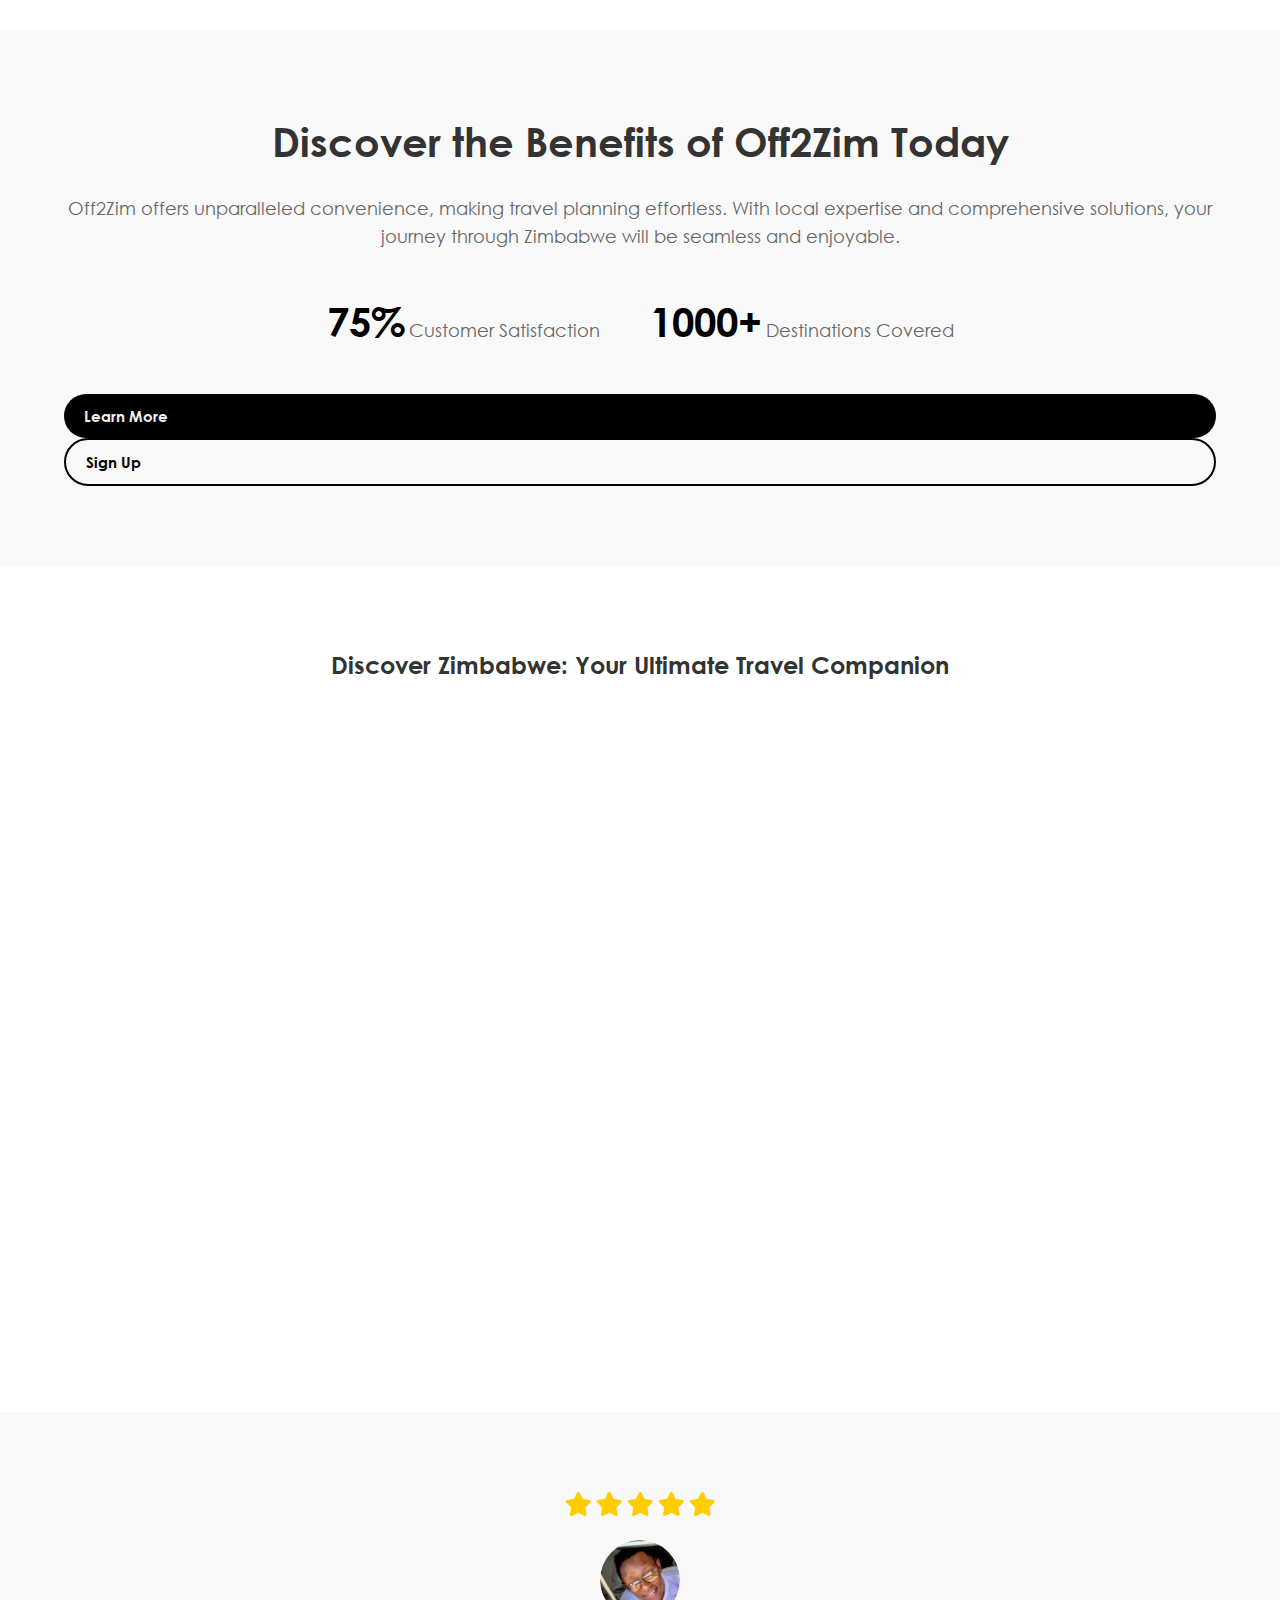
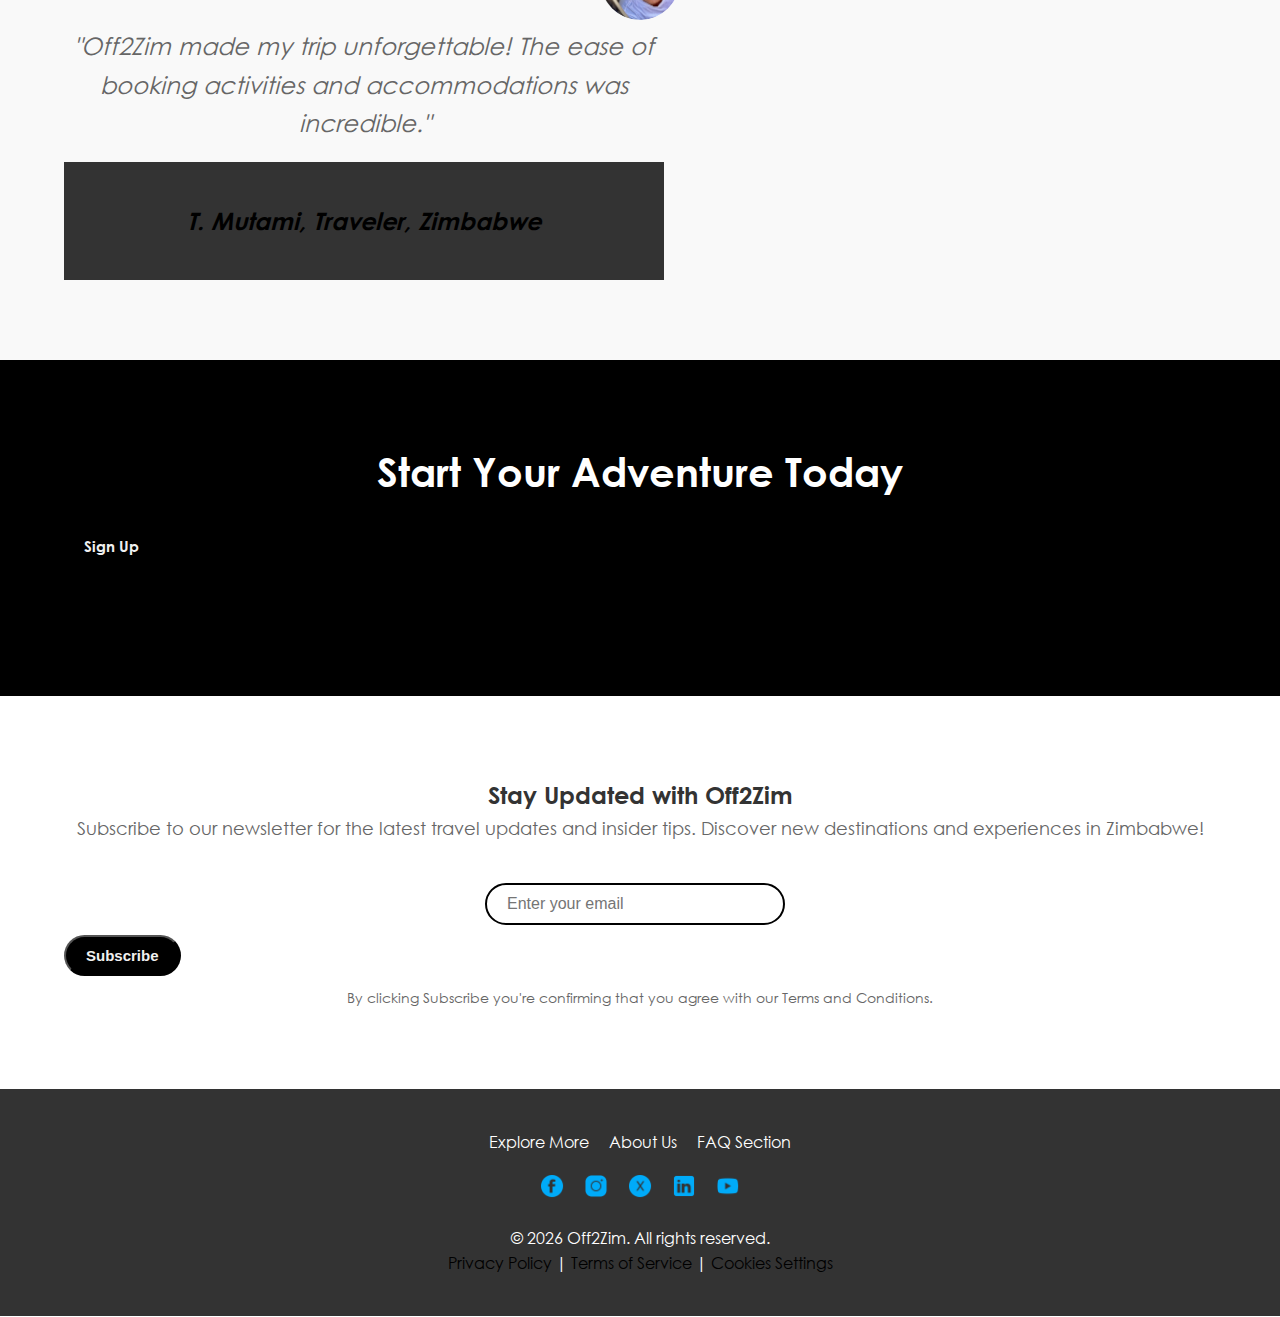
==== commit fb8e5b6b: "style: update UI elements" ====
--- a/home/index.html
+++ b/home/index.html
@@ -141,50 +141,57 @@
   </header>
 
   <!-- Slideshow container -->
-  <div class="slideshow">
-    <div class="slide">
-      <img src="../images/elephants.jpg" alt="Wildlife">
-    </div>
-    <div class="slide">
-      <img src="../images/sammy-wong-QHH3WH1ZBsk-unsplash-8 2.jpg" alt="Nature">
-    </div>
-    <div class="slide">
-      <img src="../images/palm-river-hotel-604329-original.jpg" alt="Adventure">
-    </div>
-    <div class="slide">
-      <img src="../images/african-bush-camps-somalisa-camp-604482-original.jpg" alt="Adventure">
-    </div>
-    <div class="slide">
-      <img src="../images/Boma-Dinner-Victoria-Falls-1.jpg" alt="Adventure">
-    </div>
-    <div class="slide">
-      <img src="../images/the-hide-safari-camp-630308-original.jpg" alt="Adventure">
-    </div>
-    <div class="slide">
-      <img src="../images/hwange-bush-camp-548548-original.jpg" alt="Adventure">
-    </div>
-    <div class="slide">
-      <img src="../images/makalolo.jpg" alt="Adventure">
-    </div>
-    <div class="slide">
-      <img src="../images/makalolo2.jpg" alt="Adventure">
-    </div>
-    <div class="slide">
-      <img src="../images/old-drift.jpg" alt="Adventure">
-    </div>
-    <div class="indicators">
-      <span data-slide="1" class="active"></span>
-      <span data-slide="2"></span>
-      <span data-slide="3"></span>
-      <span data-slide="4"></span>
-      <span data-slide="5"></span>
-      <span data-slide="6"></span>
-      <span data-slide="7"></span>
-      <span data-slide="8"></span>
-      <span data-slide="9"></span>
-      <span data-slide="10"></span>
-  </div>
-  </div>
+<div class="slideshow">
+  <!-- Navigation buttons -->
+  <button class="slide-button prev">&#10094;</button>
+  <button class="slide-button next">&#10095;</button>
+
+  <!-- Slides -->
+  <div class="slide">
+    <img src="../images/elephants.jpg" alt="Wildlife">
+  </div>
+  <div class="slide">
+    <img src="../images/sammy-wong-QHH3WH1ZBsk-unsplash-8 2.jpg" alt="Nature">
+  </div>
+  <div class="slide">
+    <img src="../images/palm-river-hotel-604329-original.jpg" alt="Adventure">
+  </div>
+  <div class="slide">
+    <img src="../images/african-bush-camps-somalisa-camp-604482-original.jpg" alt="Adventure">
+  </div>
+  <div class="slide">
+    <img src="../images/Boma-Dinner-Victoria-Falls-1.jpg" alt="Adventure">
+  </div>
+  <div class="slide">
+    <img src="../images/the-hide-safari-camp-630308-original.jpg" alt="Adventure">
+  </div>
+  <div class="slide">
+    <img src="../images/hwange-bush-camp-548548-original.jpg" alt="Adventure">
+  </div>
+  <div class="slide">
+    <img src="../images/makalolo.jpg" alt="Adventure">
+  </div>
+  <div class="slide">
+    <img src="../images/makalolo2.jpg" alt="Adventure">
+  </div>
+  <div class="slide">
+    <img src="../images/old-drift.jpg" alt="Adventure">
+  </div>
+
+  <!-- Indicators -->
+  <div class="indicators">
+    <span data-slide="1" class="active"></span>
+    <span data-slide="2"></span>
+    <span data-slide="3"></span>
+    <span data-slide="4"></span>
+    <span data-slide="5"></span>
+    <span data-slide="6"></span>
+    <span data-slide="7"></span>
+    <span data-slide="8"></span>
+    <span data-slide="9"></span>
+    <span data-slide="10"></span>
+  </div>
+</div>
 
 
   <!-- Search Section -->
--- a/home/styles.css
+++ b/home/styles.css
@@ -228,12 +228,22 @@
   width: 100%;
   height: 100%;
   opacity: 0;
-  transition: opacity 1s ease-in-out;
+  transition: opacity 1s ease-in-out, transform 1s ease-in-out;
+  z-index: 0;
 }
 
 .slide.active {
   opacity: 1;
+  transform: translateX(0);
   z-index: 1;
+}
+
+.slide-left {
+  transform: translateX(-100%);
+}
+
+.slide-right {
+  transform: translateX(100%);
 }
 
 .slide img {
@@ -287,6 +297,34 @@
     height: 5px;
   }
 }
+
+/* Navigation buttons */
+.slide-button {
+  position: absolute;
+  top: 50%;
+  transform: translateY(-50%);
+  background: rgba(0, 0, 0, 0.5);
+  color: white;
+  padding: 15px 20px;
+  border: none;
+  cursor: pointer;
+  font-size: 24px;
+  z-index: 10;
+  border-radius: 24px;
+}
+
+.slide-button:hover {
+  background: rgba(0, 0, 0, 0.8);
+}
+
+.prev {
+  left: 20px;
+}
+
+.next {
+  right: 20px;
+}
+
 
 /* Features Section */
 .features {
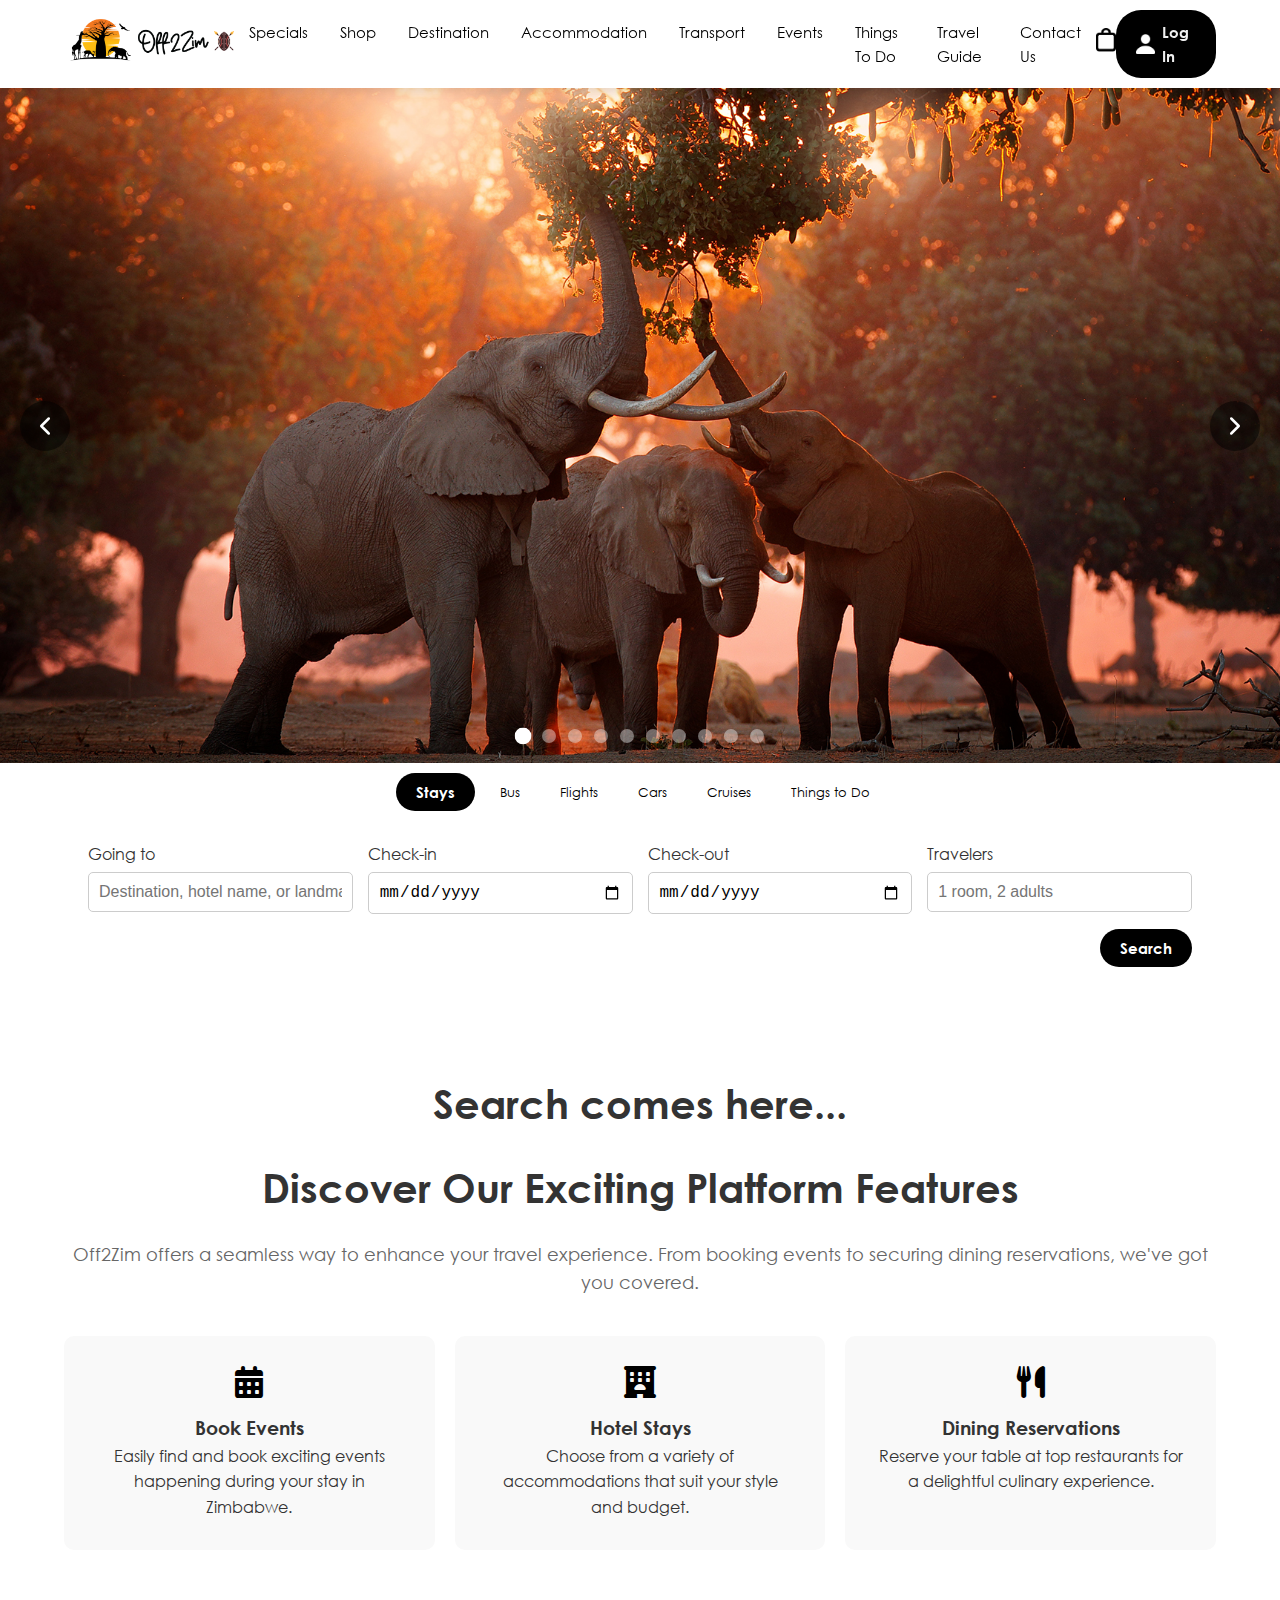
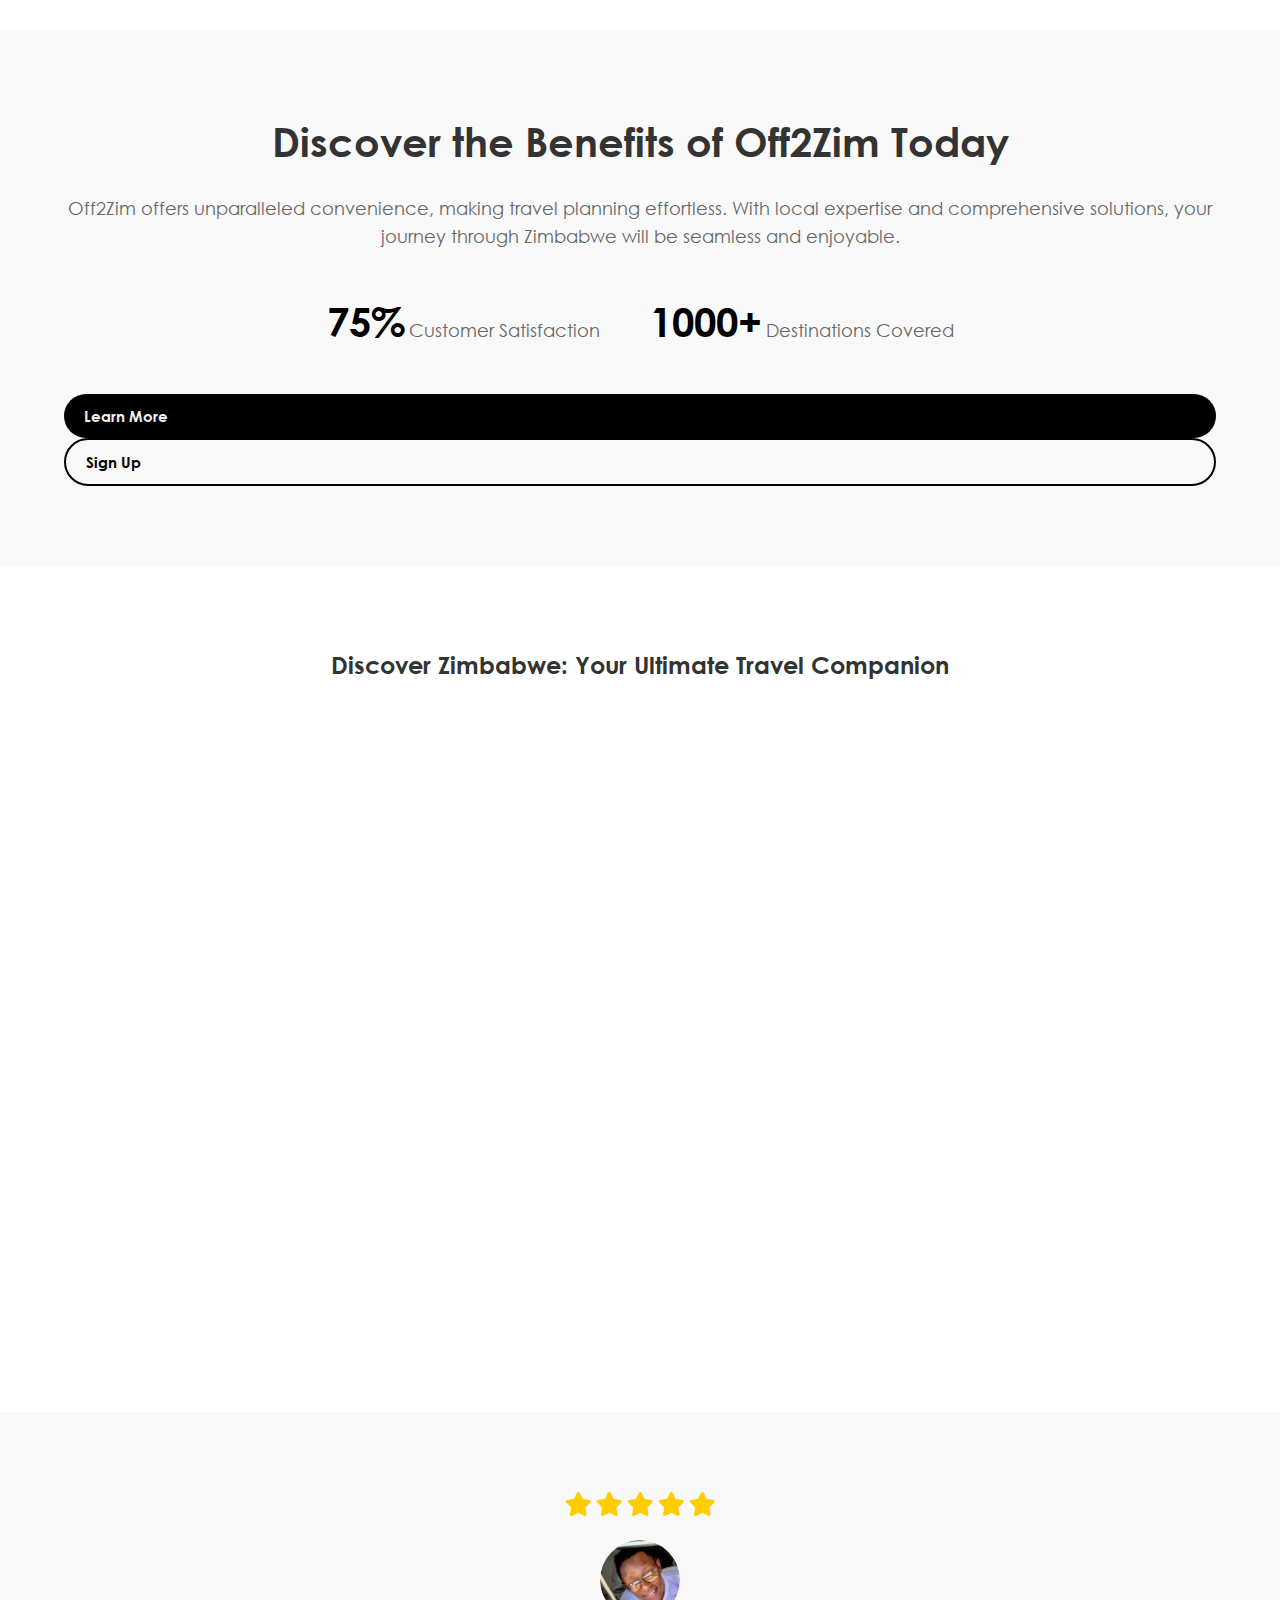
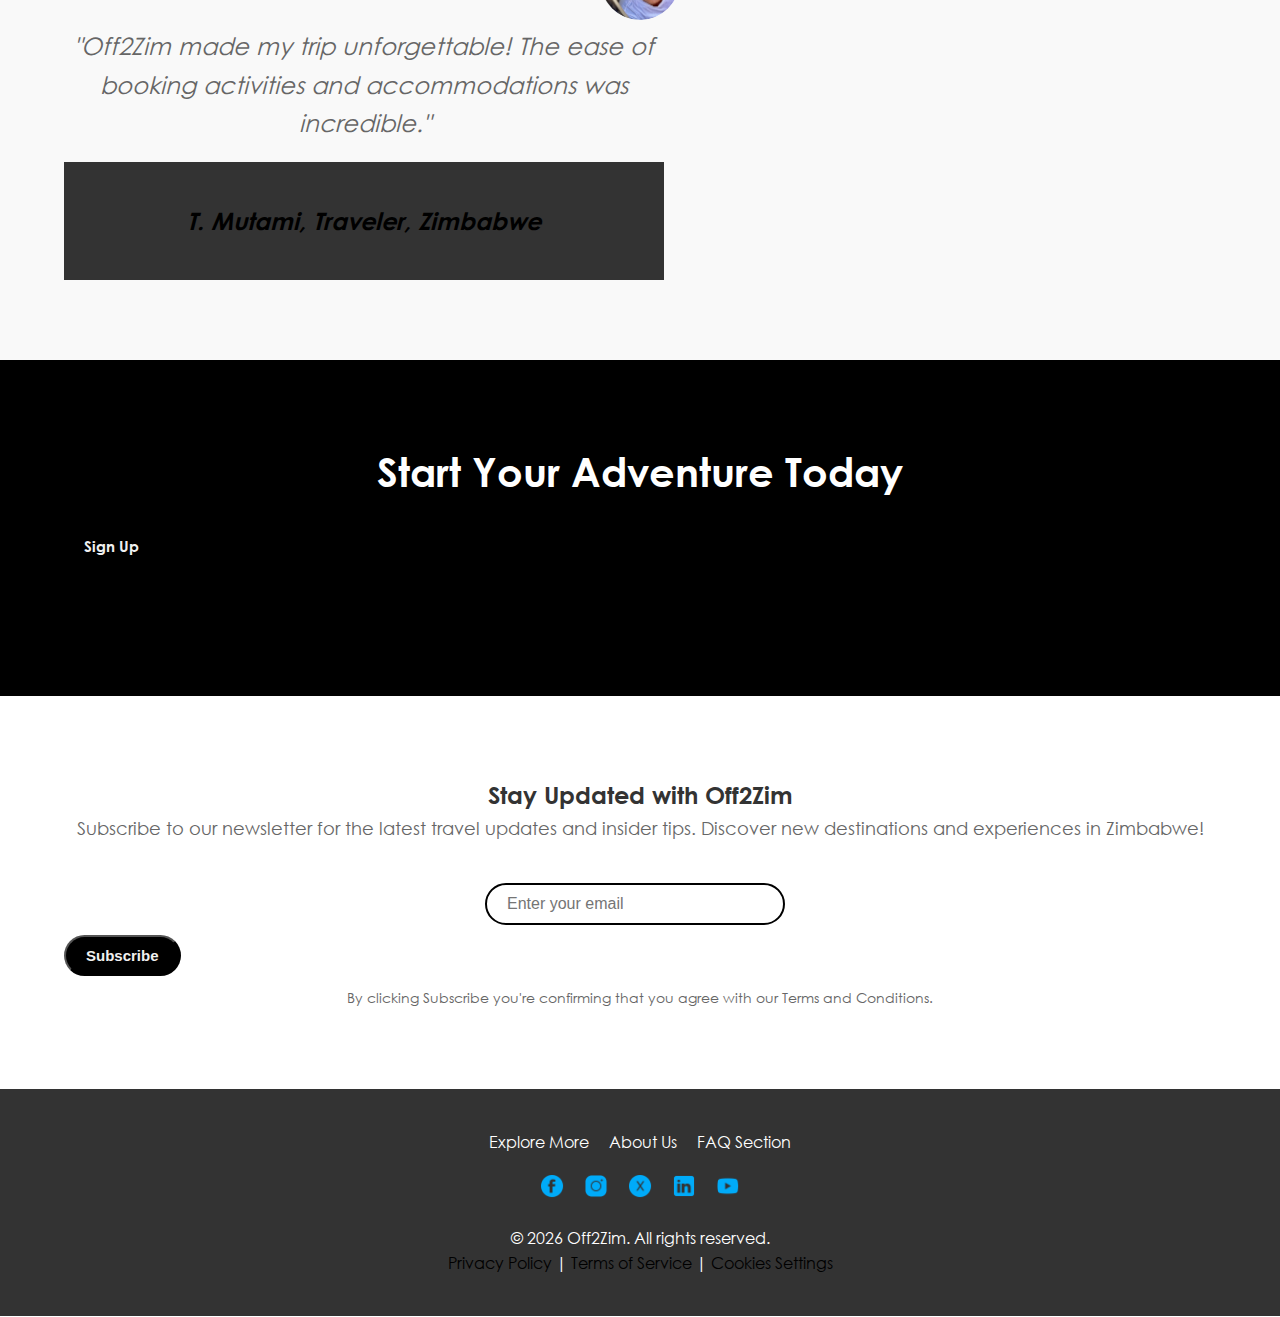
==== commit 551e6013: "style: update UI elements" ====
--- a/home/index.html
+++ b/home/index.html
@@ -143,8 +143,17 @@
   <!-- Slideshow container -->
 <div class="slideshow">
   <!-- Navigation buttons -->
-  <button class="slide-button prev">&#10094;</button>
-  <button class="slide-button next">&#10095;</button>
+  <button class="slide-button prev">
+    <svg width="30" height="30" viewBox="0 0 24 24" fill="none" stroke="currentColor" stroke-width="2" stroke-linecap="round" stroke-linejoin="round">
+      <polyline points="15 18 9 12 15 6"></polyline>
+    </svg>
+  </button>
+  
+  <button class="slide-button next">
+    <svg width="30" height="30" viewBox="0 0 24 24" fill="none" stroke="currentColor" stroke-width="2" stroke-linecap="round" stroke-linejoin="round">
+      <polyline points="9 18 15 12 9 6"></polyline>
+    </svg>
+  </button>
 
   <!-- Slides -->
   <div class="slide">
--- a/home/styles.css
+++ b/home/styles.css
@@ -305,12 +305,17 @@
   transform: translateY(-50%);
   background: rgba(0, 0, 0, 0.5);
   color: white;
-  padding: 15px 20px;
+  width: 50px;  /* Ensure equal width and height */
+  height: 50px;
   border: none;
   cursor: pointer;
   font-size: 24px;
+  font-weight: bold;
   z-index: 10;
-  border-radius: 24px;
+  border-radius: 50%; /* Makes it a perfect circle */
+  display: flex;
+  align-items: center;
+  justify-content: center;
 }
 
 .slide-button:hover {
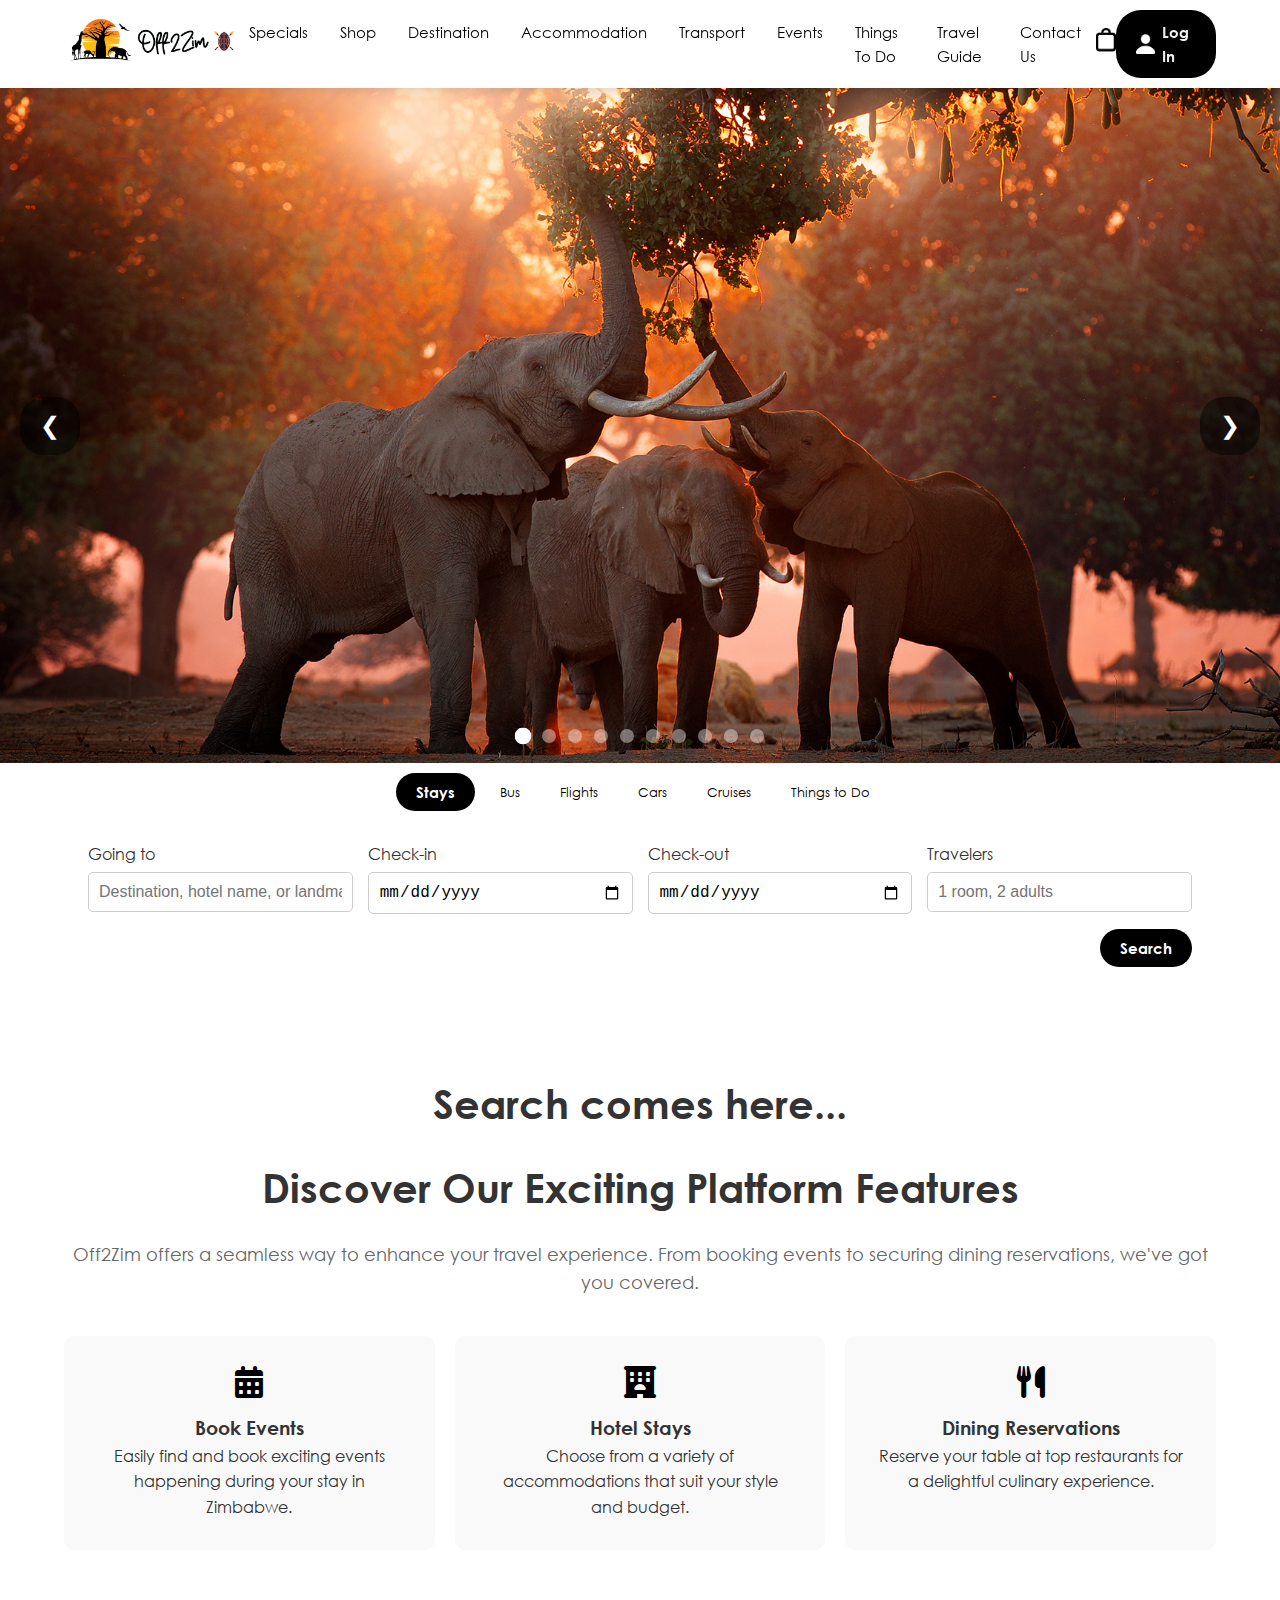
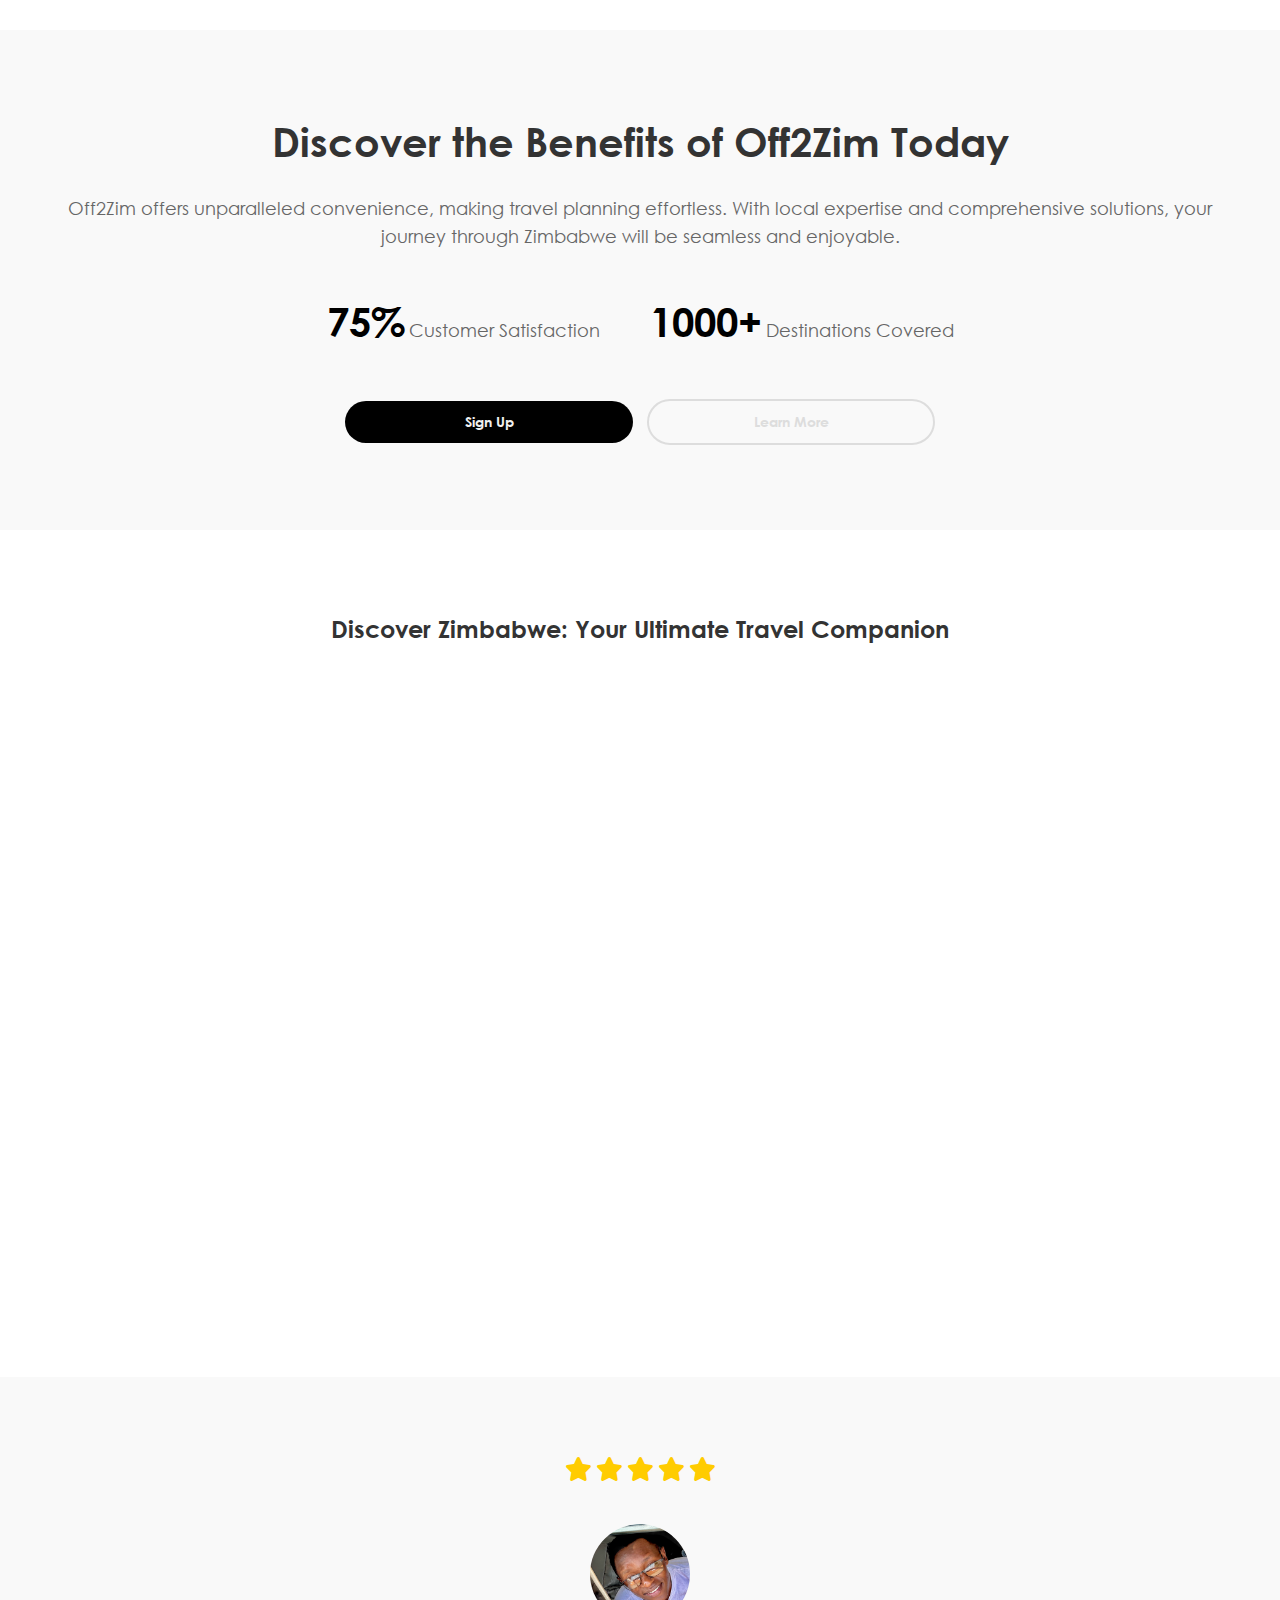
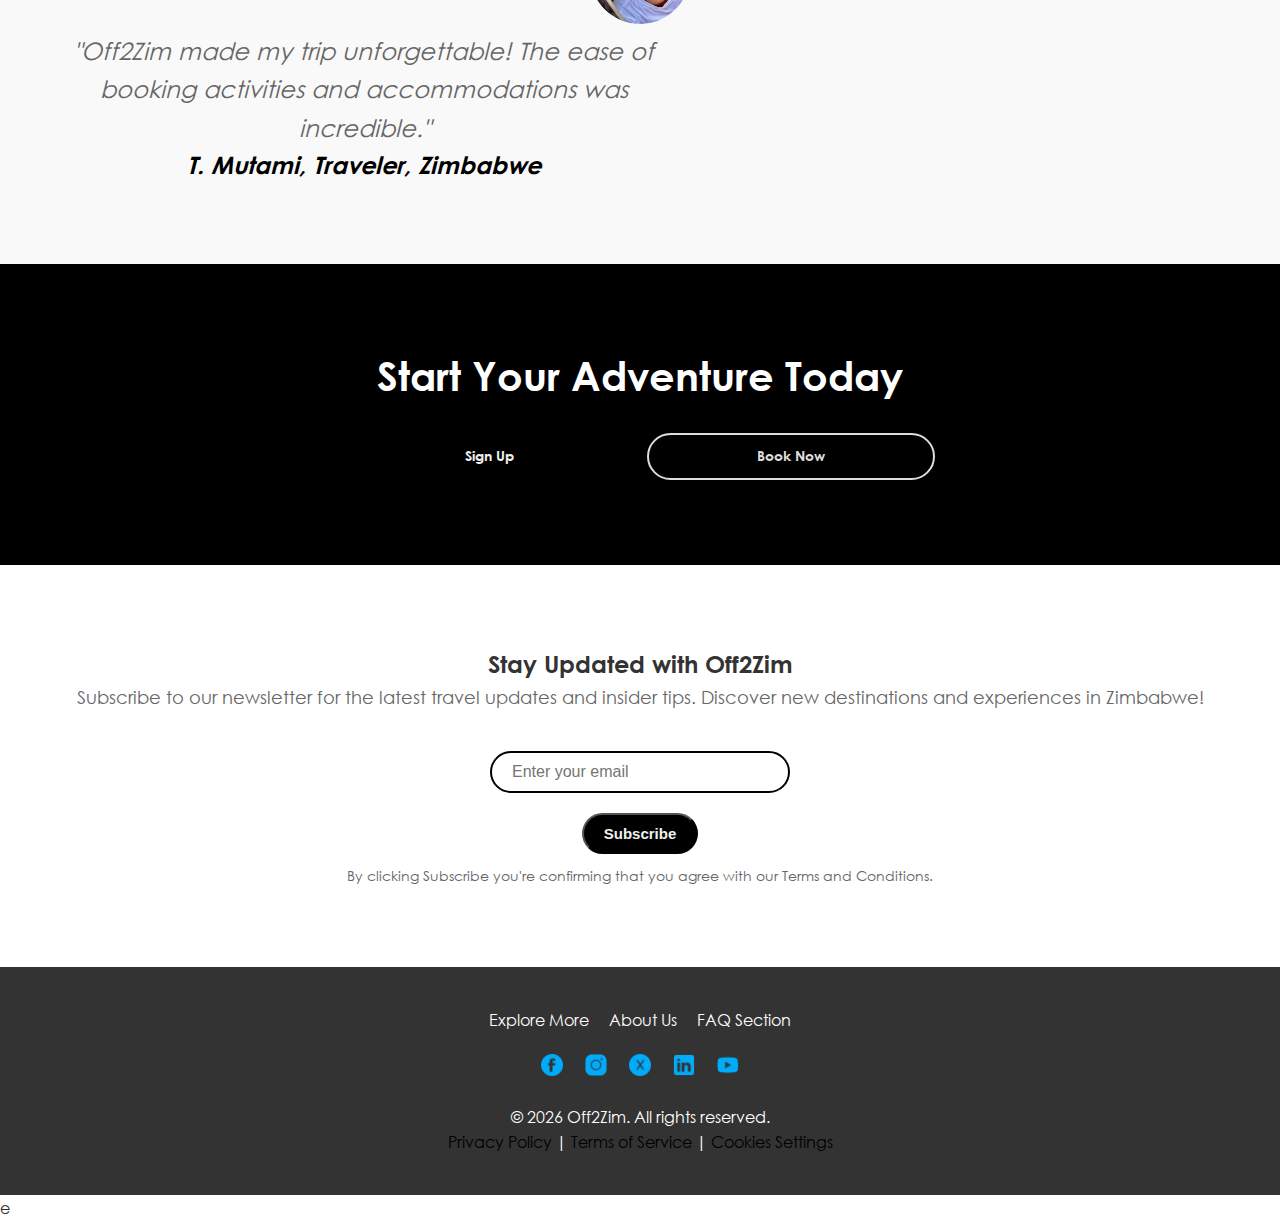
==== commit 568f31e4: "fixed alignment issues with "sign up" and "learn more" buttons modified client-dp justification fixe" ====
--- a/home/index.html
+++ b/home/index.html
@@ -143,17 +143,8 @@
   <!-- Slideshow container -->
 <div class="slideshow">
   <!-- Navigation buttons -->
-  <button class="slide-button prev">
-    <svg width="30" height="30" viewBox="0 0 24 24" fill="none" stroke="currentColor" stroke-width="2" stroke-linecap="round" stroke-linejoin="round">
-      <polyline points="15 18 9 12 15 6"></polyline>
-    </svg>
-  </button>
-  
-  <button class="slide-button next">
-    <svg width="30" height="30" viewBox="0 0 24 24" fill="none" stroke="currentColor" stroke-width="2" stroke-linecap="round" stroke-linejoin="round">
-      <polyline points="9 18 15 12 9 6"></polyline>
-    </svg>
-  </button>
+  <button class="slide-button prev">&#10094;</button>
+  <button class="slide-button next">&#10095;</button>
 
   <!-- Slides -->
   <div class="slide">
@@ -292,8 +283,8 @@
         </div>
       </div>
       <div class="cta-buttons">
-        <a href="#" class="btn btn-primary">Learn More</a>
-        <a href="#" class="btn btn-outline">Sign Up</a>
+        <a href="#" class="btn btn-primary btn-small">Sign Up</a>
+        <a href="#" class="btn btn-outline btn-small">Learn More</a>
       </div>
     </div>
   </section>
@@ -324,7 +315,9 @@
           <p>
             "Off2Zim made my trip unforgettable! The ease of booking activities and accommodations was incredible."
           </p>
-          <footer>T. Mutami, Traveler, Zimbabwe</footer>
+          <p class="client-name">
+            T. Mutami, Traveler, Zimbabwe
+          </p>
         </blockquote>
       </div>
     </div>
@@ -335,8 +328,8 @@
     <div class="container">
       <h2>Start Your Adventure Today</h2>
       <div class="cta-buttons">
-        <a href="#" class="btn btn-primary">Sign Up</a>
-        <a href="#" class="btn btn-outline">Book Now</a>
+        <a href="#" class="btn btn-primary btn-small">Sign Up</a>
+        <a href="#" class="btn btn-outline btn-small">Book Now</a>
       </div>
     </div>
   </section>
@@ -411,5 +404,5 @@
       });
     });
   </script>
-</body>
+</body>e
 </html>
--- a/home/styles.css
+++ b/home/styles.css
@@ -180,8 +180,8 @@
   background: var(--primary-hover);
 }
 .btn-outline {
-  border: 2px solid var(--primary-color);
-  color: var(--primary-color);
+  border: 2px solid #ddd;
+  color: #ddd;
   display: flex;
   align-items: center; /* Align image and text vertically */
   gap: 7px; /* Space between image and text */
@@ -192,6 +192,7 @@
   background: var(--primary-color);
   color: #fff;
 }
+
 
 .login-icon {
   width: 20px; /* Adjust size as needed */
@@ -305,17 +306,12 @@
   transform: translateY(-50%);
   background: rgba(0, 0, 0, 0.5);
   color: white;
-  width: 50px;  /* Ensure equal width and height */
-  height: 50px;
+  padding: 15px 20px;
   border: none;
   cursor: pointer;
   font-size: 24px;
-  font-weight: bold;
   z-index: 10;
-  border-radius: 50%; /* Makes it a perfect circle */
-  display: flex;
-  align-items: center;
-  justify-content: center;
+  border-radius: 24px;
 }
 
 .slide-button:hover {
@@ -437,14 +433,20 @@
   display: flex;
   align-items: center;
   justify-content: center;
+  flex-direction: column; /* Change to column to stack elements vertically */
   gap: 20px;
-  flex-wrap: wrap;
 }
 .client-dp {
-  width: 80px;
-  height: 80px;
+  width: 100px;
+  height: 100px;
   border-radius: 50%;
   object-fit: cover;
+  margin-top: 20px; /* Add margin to separate from stars */
+}
+.testimonial-content .client-name{
+  font-size: 1.5rem;
+  font-weight: 700;
+  color: var(--primary-color);
 }
 blockquote {
   font-size: 1.5rem;
@@ -470,21 +472,37 @@
   font-size: 2.5rem;
 }
 
+/* Call to Action Section */
+.cta-buttons .btn-small {
+  width: 25%; /* Adjust the width as needed */
+  padding: 10px 15px; /* Adjust padding for better appearance */
+  font-size: 0.875rem; /* Adjust font size if needed */
+  text-align: center;
+  display: inline-block;
+  margin: 5px;
+}
+
 /* Newsletter Section */
 .newsletter-section {
   padding: 80px 0;
   text-align: center;
 }
+.newsletter-section form {
+  display: flex;
+  flex-direction: column;
+  align-items: center;
+}
 .newsletter-section input {
   padding: 10px 20px;
   border: 2px solid var(--primary-color);
   border-radius: 25px;
-  margin-right: 10px;
+  margin-bottom: 10px;
   width: 300px;
   font-size: 1rem;
 }
 .newsletter-section .btn-primary {
   margin-top: 10px;
+  width: auto; /* Ensure the button width is auto */
 }
 .disclaimer {
   font-size: 0.9rem;
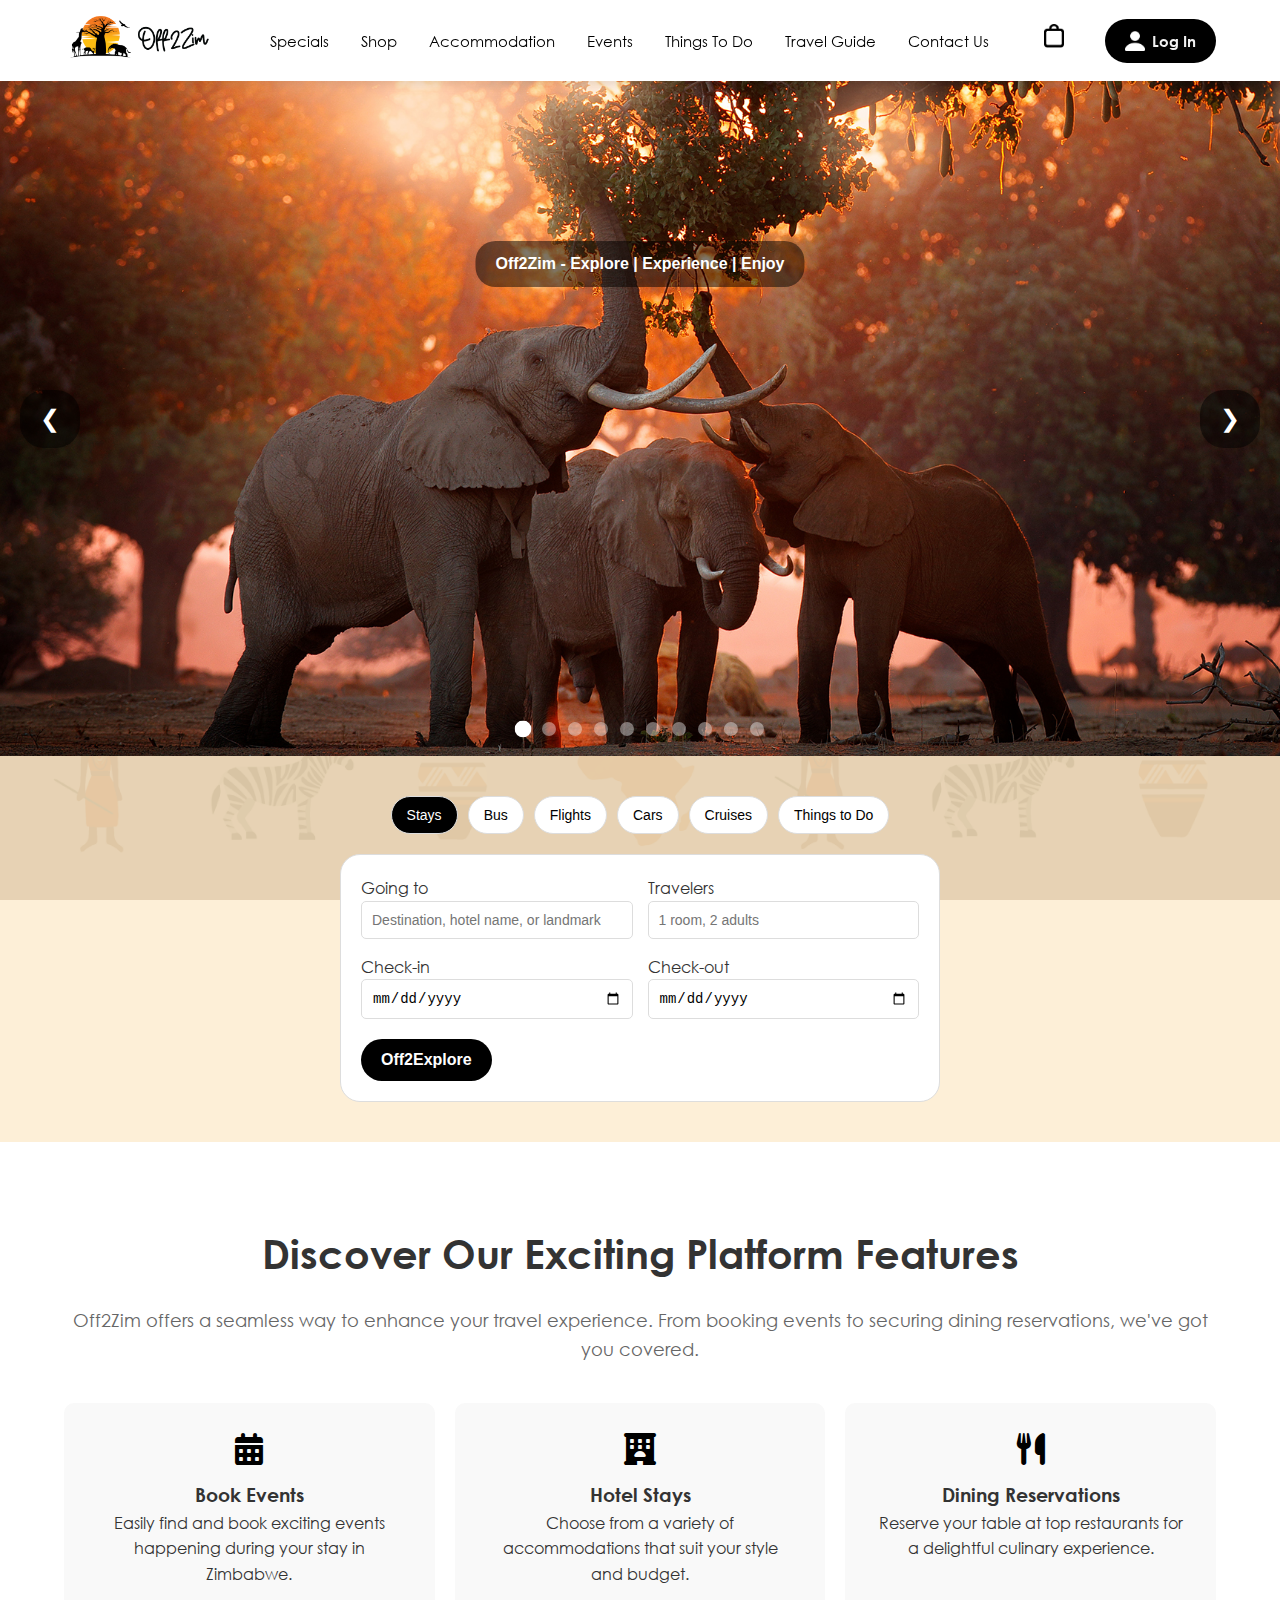
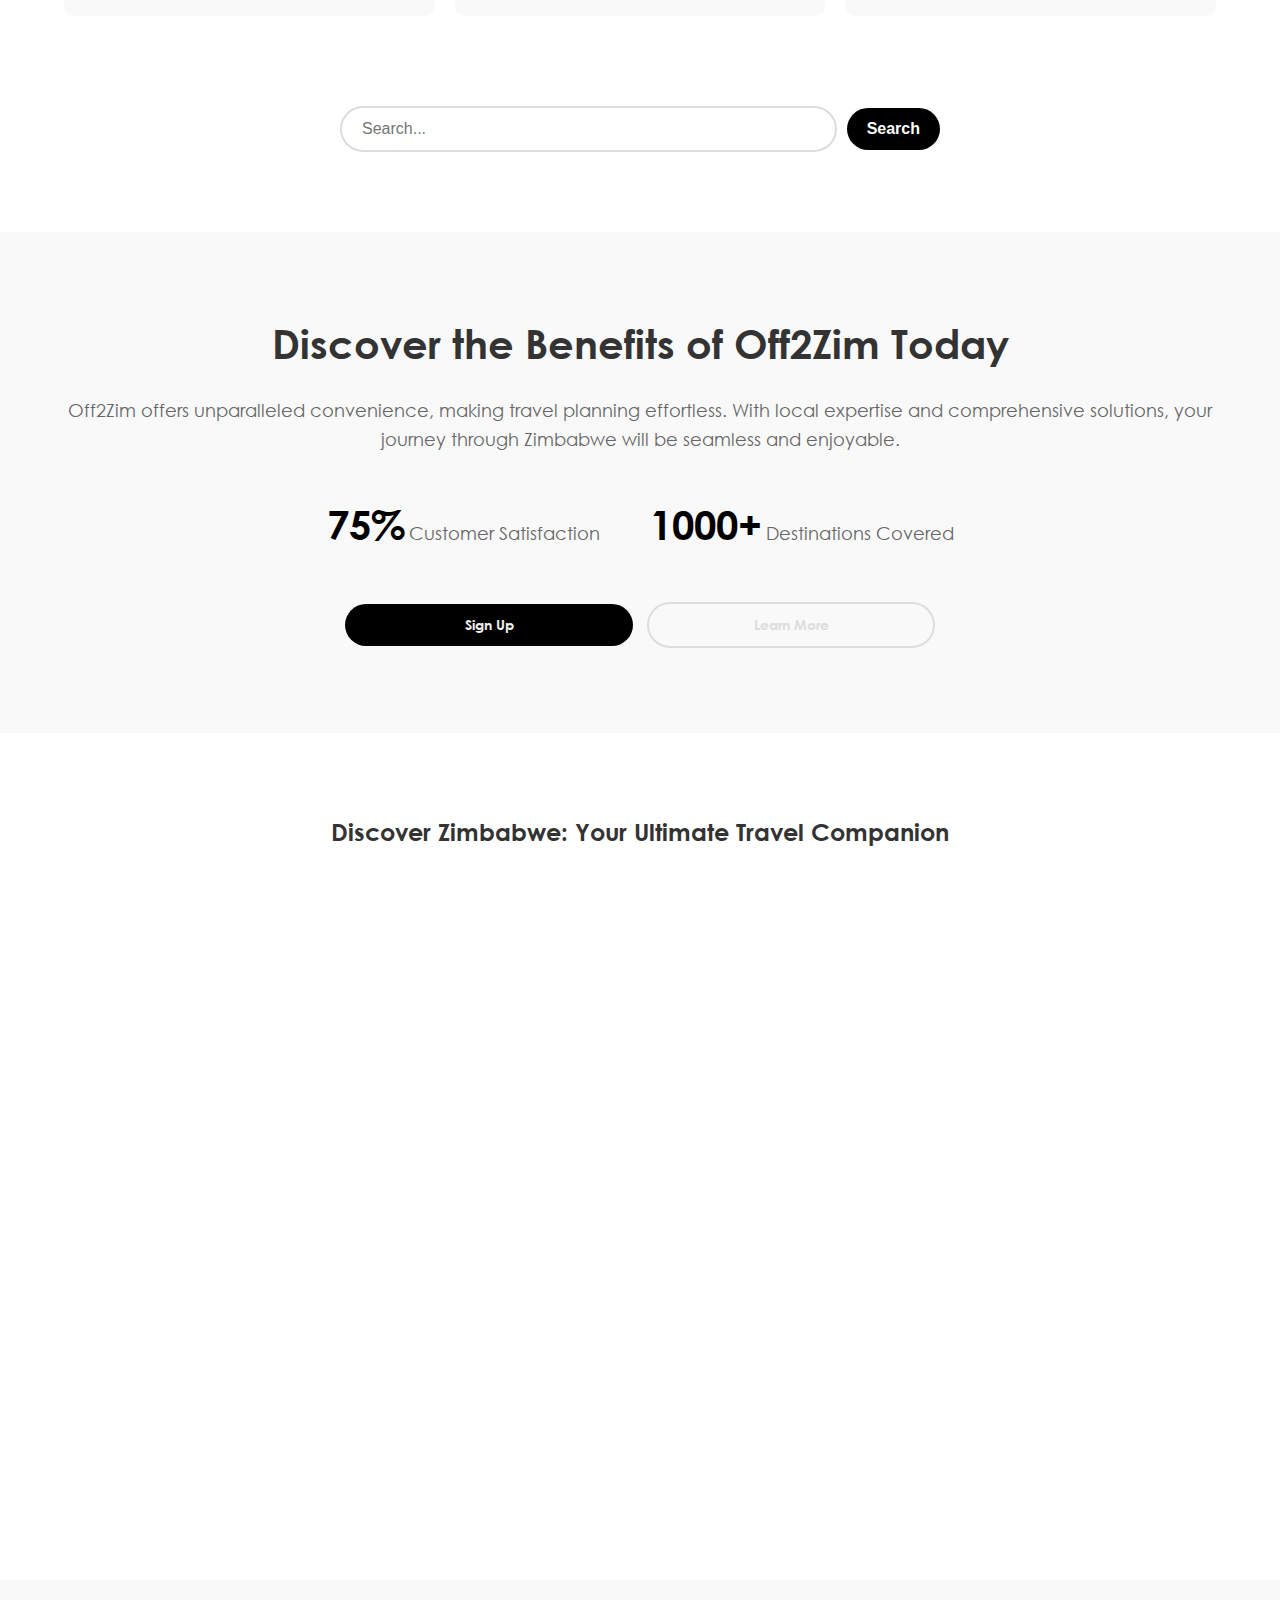
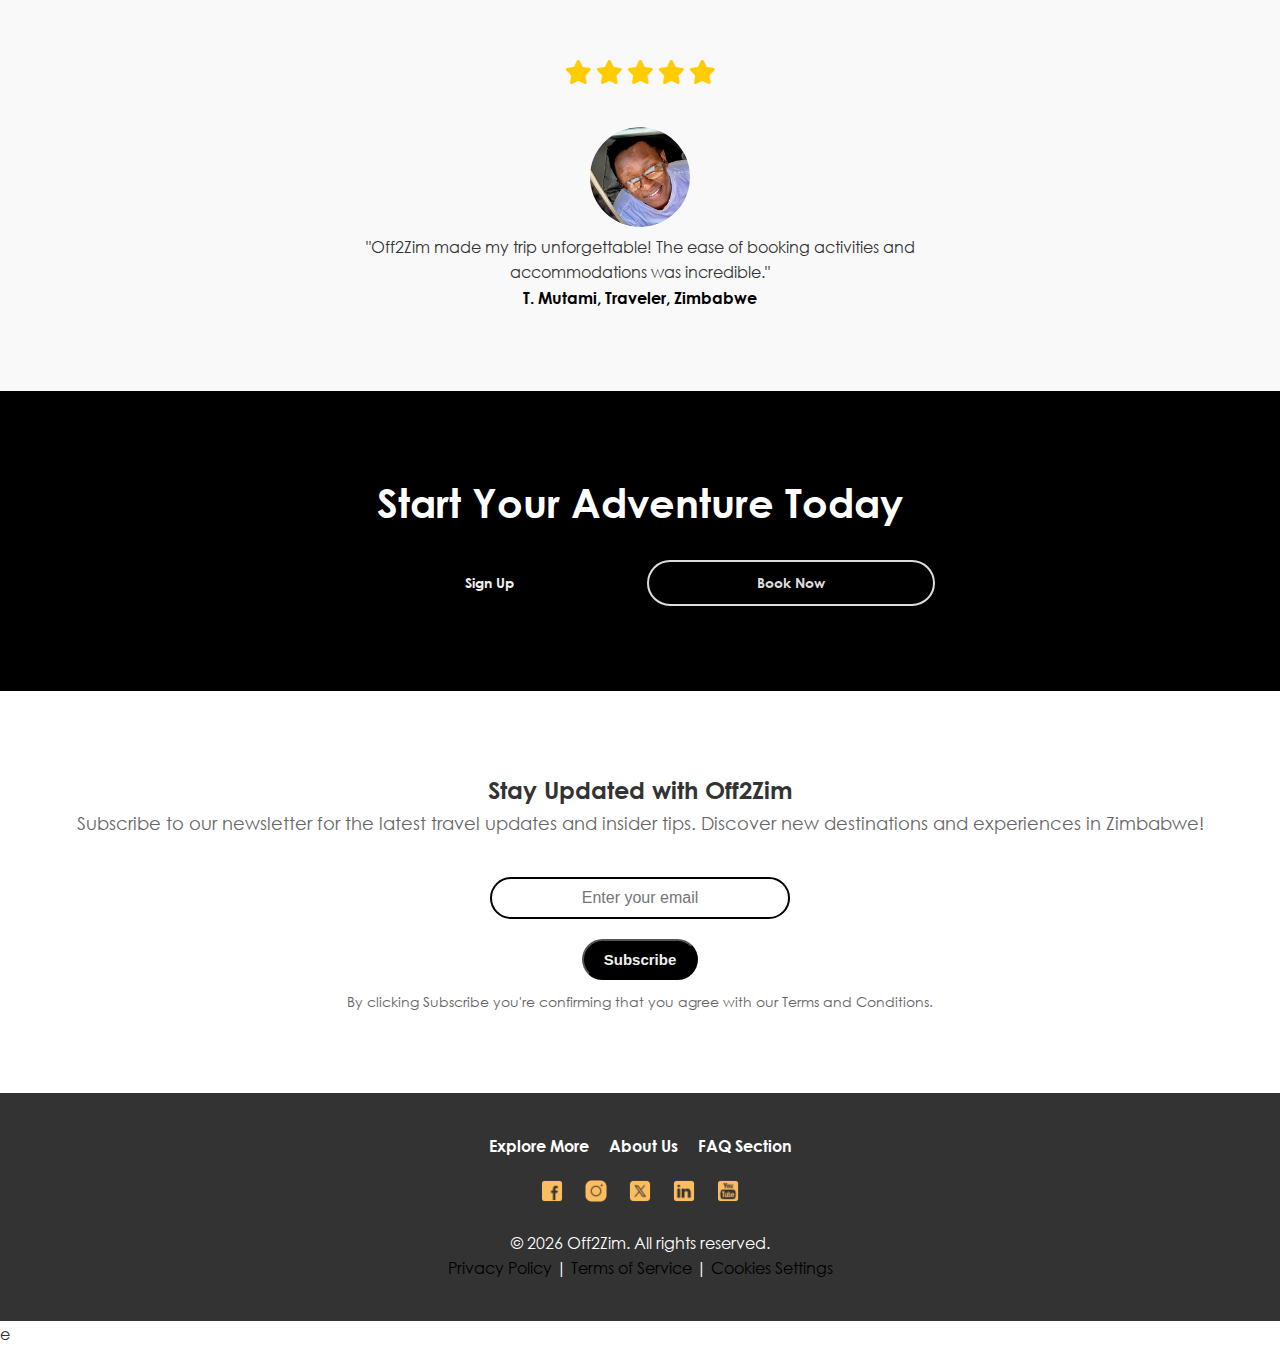
==== commit 6be07d86: "Added Mobile responsiveness for all UI elements Removed Hamburger Menu in favor of the more intuitiv" ====
--- a/home/index.html
+++ b/home/index.html
@@ -18,15 +18,17 @@
   <!-- Header Section -->
   <header>
     <div class="container header-container">
-      <button class="menu-toggle" aria-label="Toggle navigation">
+      <!-- Remove the hamburger menu button -->
+      <!-- <button class="menu-toggle" aria-label="Toggle navigation">
         <i class="fas fa-bars"></i>
-      </button>
+      </button> -->
       
       <div class="logo">
         <img src="../logos/logo.png" alt="Off2Zim Logo" class="logo-img" />
       </div>
       <div class="menu-container">
         <img src="../icons/shield.png" alt="Menu Icon" class="menu-icon" />
+        <span class="menu-label">Menu</span> <!-- Add this line -->
         <div class="menu-dropdown">
           <ul>
             <li class="special-offers"><a href="#"><img src="../icons/special-offers.png" alt="Specials Icon" class="menu-item-icon" /> Specials</a></li>
@@ -142,6 +144,11 @@
 
   <!-- Slideshow container -->
 <div class="slideshow">
+  <!-- Title overlay -->
+  <div class="slideshow-title">
+    <h1>Off2Zim - Explore | Experience | Enjoy</h1>
+  </div>
+
   <!-- Navigation buttons -->
   <button class="slide-button prev">&#10094;</button>
   <button class="slide-button next">&#10095;</button>
@@ -195,74 +202,80 @@
 
 
   <!-- Search Section -->
-<section class="search-section">
+
+    <section class="search-section">
+      <div class="container">
+        <div class="search-tabs">
+          <button class="tab active" data-tab="stays">Stays</button>
+          <button class="tab" data-tab="bus">Bus</button>
+          <button class="tab" data-tab="flights">Flights</button>
+          <button class="tab" data-tab="cars">Cars</button>
+          <button class="tab" data-tab="cruises">Cruises</button>
+          <button class="tab" data-tab="things-to-do">Things to Do</button>
+        </div>
+    
+        <div class="search-form-container">
+          <form class="search-form" id="stays" data-tab-content>
+            <div class="search-fields">
+              <div class="search-field">
+                <label for="destination">Going to</label>
+                <input type="text" id="destination" placeholder="Destination, hotel name, or landmark" required>
+              </div>
+              <div class="search-field">
+                <label for="travelers">Travelers</label>
+                <input type="text" id="travelers" placeholder="1 room, 2 adults">
+              </div>
+              <div class="search-field">
+                <label for="checkin">Check-in</label>
+                <input type="date" id="checkin" required>
+              </div>
+              <div class="search-field">
+                <label for="checkout">Check-out</label>
+                <input type="date" id="checkout" required>
+              </div>
+            </div>
+            <div class="search-button">
+              <button type="submit" class="btn btn-primary">Off2Explore</button>
+            </div>
+          </form>
+        </div>
+      </div>
+    </section>
+
+  <!-- Features Section -->
+<section class="features">
   <div class="container">
-    <div class="search-tabs">
-      <button class="tab active" data-tab="stays">Stays</button>
-      <button class="tab" data-tab="bus">Bus</button>
-      <button class="tab" data-tab="flights">Flights</button>
-      <button class="tab" data-tab="cars">Cars</button>
-      <button class="tab" data-tab="cruises">Cruises</button>
-      <button class="tab" data-tab="things-to-do">Things to Do</button>
-    </div>
-
-    <div class="search-form-container">
-      <form class="search-form" id="stays" data-tab-content>
-        <div class="search-fields">
-          <div class="search-field">
-            <label for="destination">Going to</label>
-            <input type="text" id="destination" placeholder="Destination, hotel name, or landmark" required>
-          </div>
-          <div class="search-field">
-            <label for="checkin">Check-in</label>
-            <input type="date" id="checkin" required>
-          </div>
-          <div class="search-field">
-            <label for="checkout">Check-out</label>
-            <input type="date" id="checkout" required>
-          </div>
-          <div class="search-field">
-            <label for="travelers">Travelers</label>
-            <input type="text" id="travelers" placeholder="1 room, 2 adults">
-          </div>
-        </div>
-        <div class="search-button">
-          <button type="submit" class="btn btn-primary">Search</button>
-        </div>
-      </form>
+    <h2>Discover Our Exciting Platform Features</h2>
+    <p class="subtitle">
+      Off2Zim offers a seamless way to enhance your travel experience. From booking events to securing dining reservations, we've got you covered.
+    </p>
+    <div class="feature-items">
+      <div class="feature-item">
+        <i class="fas fa-calendar-alt icon"></i>
+        <h3>Book Events</h3>
+        <p>Easily find and book exciting events happening during your stay in Zimbabwe.</p>
+      </div>
+      <div class="feature-item">
+        <i class="fas fa-hotel icon"></i>
+        <h3>Hotel Stays</h3>
+        <p>Choose from a variety of accommodations that suit your style and budget.</p>
+      </div>
+      <div class="feature-item">
+        <i class="fas fa-utensils icon"></i>
+        <h3>Dining Reservations</h3>
+        <p>Reserve your table at top restaurants for a delightful culinary experience.</p>
+      </div>
+    </div>
+
+    <div class="search-bar-container">
+      <div class="search-bar">
+        <input type="text" placeholder="Search..." />
+        <button type="submit" class="btn btn-primary">Search</button>
+      </div>
     </div>
   </div>
 </section>
 
-
-
-  <!-- Features Section -->
-  <section class="features">
-    <div class="container">
-      <h2>Search comes here...</h2>
-      <h2>Discover Our Exciting Platform Features</h2>
-      <p class="subtitle">
-        Off2Zim offers a seamless way to enhance your travel experience. From booking events to securing dining reservations, we've got you covered.
-      </p>
-      <div class="feature-items">
-        <div class="feature-item">
-          <i class="fas fa-calendar-alt icon"></i>
-          <h3>Book Events</h3>
-          <p>Easily find and book exciting events happening during your stay in Zimbabwe.</p>
-        </div>
-        <div class="feature-item">
-          <i class="fas fa-hotel icon"></i>
-          <h3>Hotel Stays</h3>
-          <p>Choose from a variety of accommodations that suit your style and budget.</p>
-        </div>
-        <div class="feature-item">
-          <i class="fas fa-utensils icon"></i>
-          <h3>Dining Reservations</h3>
-          <p>Reserve your table at top restaurants for a delightful culinary experience.</p>
-        </div>
-      </div>
-    </div>
-  </section>
 
   <!-- Benefits Section -->
   <section class="benefits">
@@ -301,27 +314,27 @@
 
   <!-- Testimonial Section -->
   <section class="testimonial">
-    <div class="container">
-      <div class="star-rating">
-        <span class="fa fa-star"></span>
-        <span class="fa fa-star"></span>
-        <span class="fa fa-star"></span>
-        <span class="fa fa-star"></span>
-        <span class="fa fa-star"></span>
-      </div>
-      <div class="testimonial-content">
-        <img src="../images/client-dp.png" alt="Client Photo" class="client-dp" />
-        <blockquote>
-          <p>
-            "Off2Zim made my trip unforgettable! The ease of booking activities and accommodations was incredible."
-          </p>
-          <p class="client-name">
-            T. Mutami, Traveler, Zimbabwe
-          </p>
-        </blockquote>
-      </div>
-    </div>
-  </section>
+  <div class="container">
+    <div class="star-rating">
+      <span class="fa fa-star"></span>
+      <span class="fa fa-star"></span>
+      <span class="fa fa-star"></span>
+      <span class="fa fa-star"></span>
+      <span class="fa fa-star"></span>
+    </div>
+    <div class="testimonial-content">
+      <img src="../images/client-dp.png" alt="Client Photo" class="client-dp" />
+      <blockquote>
+        <p>
+          "Off2Zim made my trip unforgettable! The ease of booking activities and accommodations was incredible."
+        </p>
+        <p class="client-name">
+          T. Mutami, Traveler, Zimbabwe
+        </p>
+      </blockquote>
+    </div>
+  </div>
+</section>
 
   <!-- Call to Action Section -->
   <section class="cta">
@@ -335,22 +348,22 @@
   </section>
 
   <!-- Newsletter Section -->
-  <section class="newsletter-section">
-    <div class="container">
-      <h2>Stay Updated with Off2Zim</h2>
-      <p class="subtitle">
-        Subscribe to our newsletter for the latest travel updates and insider tips.
-        Discover new destinations and experiences in Zimbabwe!
-      </p>
-      <form action="#" method="post">
-        <input type="email" placeholder="Enter your email" required />
-        <button type="submit" class="btn btn-primary">Subscribe</button>
-      </form>
-      <p class="disclaimer">
-        By clicking Subscribe you're confirming that you agree with our Terms and Conditions.
-      </p>
-    </div>
-  </section>
+<section class="newsletter-section">
+  <div class="container">
+    <h2>Stay Updated with Off2Zim</h2>
+    <p class="subtitle">
+      Subscribe to our newsletter for the latest travel updates and insider tips.
+      Discover new destinations and experiences in Zimbabwe!
+    </p>
+    <form action="#" method="post">
+      <input type="email" placeholder="Enter your email" required />
+      <button type="submit" class="btn btn-primary">Subscribe</button>
+    </form>
+    <p class="disclaimer">
+      By clicking Subscribe you're confirming that you agree with our Terms and Conditions.
+    </p>
+  </div>
+</section>
 
   <!-- Footer Section -->
   <footer>
@@ -364,11 +377,11 @@
       </div>
       <div class="footer-social">
         <ul>
-          <li><a href="https://www.facebook.com/Off2Zim"><img src="../icons/icons8-facebook-100.png" alt="Facebook" /></a></li>
-          <li><a href="https://www.instagram.com/off2zim/?utm_source=ig_web_button_share_sheet"><img src="../icons/icons8-instagram-100.png" alt="Instagram" /></a></li>
-          <li><a href="https://x.com/Off2Zim"><img src="../icons/icons8-x-100.png" alt="Twitter" /></a></li>
-          <li><a href="#"><img src="../icons/icons8-linkedin-100.png" alt="LinkedIn" /></a></li>
-          <li><a href="#"><img src="../icons/icons8-youtube-100.png" alt="Youtube" /></a></li>
+          <li><a href="https://www.facebook.com/Off2Zim"><img src="../icons/facebook orange.png" alt="Facebook" /></a></li>
+          <li><a href="https://www.instagram.com/off2zim/?utm_source=ig_web_button_share_sheet"><img src="../icons/instagram orange.png" alt="Instagram" /></a></li>
+          <li><a href="https://x.com/Off2Zim"><img src="../icons/x orange.png" alt="Twitter" /></a></li>
+          <li><a href="#"><img src="../icons/linkedin orange.png" alt="LinkedIn" /></a></li>
+          <li><a href="#"><img src="../icons/youtube orange.png" alt="Youtube" /></a></li>
         </ul>
       </div>
       <div class="footer-bottom">
--- a/home/styles.css
+++ b/home/styles.css
@@ -223,6 +223,25 @@
   margin: 0 auto;
   z-index: 1;
 }
+.slideshow-title {
+  position: absolute;
+  top: 160px; /* Adjust as needed */
+  left: 50%;
+  transform: translateX(-50%);
+  color: white;
+  text-align: center;
+  z-index: 10;
+  background: rgba(0, 0, 0, 0.5); /* Optional: Add a background for better readability */
+  padding: 10px 20px;
+  border-radius: 20px;
+}
+
+.slideshow-title h1 {
+  margin: 0;
+  font-size: 1rem; /* Adjust as needed */
+  font-family:Arial, Helvetica, sans-serif;
+  font-weight: bold;
+}
 
 .slide {
   position: absolute;
@@ -332,21 +351,25 @@
   padding: 80px 0;
   text-align: center;
 }
+
 .features h2 {
   margin-bottom: 20px;
   font-size: 2.5rem;
 }
+
 .subtitle {
   font-size: 1.1rem;
   margin-bottom: 40px;
   color: #666;
 }
+
 .feature-items {
   display: flex;
   justify-content: space-between;
   gap: 20px;
   flex-wrap: wrap;
 }
+
 .feature-item {
   flex: 1;
   min-width: 280px;
@@ -355,6 +378,91 @@
   border-radius: 10px;
   transition: transform 0.3s ease, box-shadow 0.3s ease;
 }
+
+.feature-item:hover {
+  transform: translateY(-10px);
+  box-shadow: 0 10px 20px rgba(0, 0, 0, 0.1);
+}
+
+.icon {
+  font-size: 2rem;
+  color: var(--primary-color);
+  margin-bottom: 15px;
+}
+
+/* Search Bar in Features Section */
+.search-bar-container {
+  display: flex;
+  justify-content: center;
+  margin-top: 40px; /* Added margin to separate from feature items */
+}
+
+.search-bar {
+  display: flex;
+  align-items: center;
+  width: 100%;
+  max-width: 600px;
+  padding-top: 50px; /* Adjusted padding for better appearance */
+}
+
+.search-bar input[type="text"] {
+  width: 100%;
+  padding: 12px 20px; /* Adjusted padding for better appearance */
+  font-size: 16px; /* Adjusted font size */
+  border: 2px solid #ddd;
+  border-radius: 25px;
+  margin-right: 10px; /* Add spacing between input and button */
+}
+
+.search-bar button {
+  padding: 12px 20px; /* Adjusted padding for better appearance */
+  font-size: 16px; /* Adjusted font size */
+  border-radius: 25px;
+  background: var(--primary-color);
+  color: #fff;
+  border: none;
+  cursor: pointer;
+  transition: background 0.3s ease;
+}
+
+.search-bar button:hover {
+  background: var(--primary-hover);
+}
+
+/* Mobile Responsive Styles */
+@media (max-width: 768px) {
+  .search-bar {
+    flex-direction: column; /* Stack input and button vertically */
+    gap: 10px; /* Add spacing between input and button */
+  }
+
+  .search-bar input[type="text"] {
+    margin-right: 0; /* Remove margin for stacked layout */
+  }
+}
+.features h2 {
+  margin-bottom: 20px;
+  font-size: 2.5rem;
+}
+.subtitle {
+  font-size: 1.1rem;
+  margin-bottom: 40px;
+  color: #666;
+}
+.feature-items {
+  display: flex;
+  justify-content: space-between;
+  gap: 20px;
+  flex-wrap: wrap;
+}
+.feature-item {
+  flex: 1;
+  min-width: 280px;
+  padding: 30px;
+  background: var(--background-light);
+  border-radius: 10px;
+  transition: transform 0.3s ease, box-shadow 0.3s ease;
+}
 .feature-item:hover {
   transform: translateY(-10px);
   box-shadow: 0 10px 20px rgba(0,0,0,0.1);
@@ -404,7 +512,7 @@
   padding-bottom: 56.25%;
   height: 0;
   overflow: hidden;
-  max-width: 800px;
+  max-width: 9000px;
   margin: 0 auto;
 }
 .video-wrapper iframe {
@@ -434,6 +542,7 @@
   align-items: center;
   justify-content: center;
   flex-direction: column; /* Change to column to stack elements vertically */
+  text-align: center; /* Center the text */
   gap: 20px;
 }
 .client-dp {
@@ -444,15 +553,13 @@
   margin-top: 20px; /* Add margin to separate from stars */
 }
 .testimonial-content .client-name{
-  font-size: 1.5rem;
   font-weight: 700;
   color: var(--primary-color);
 }
 blockquote {
-  font-size: 1.5rem;
-  font-style: italic;
-  color: #666;
-  max-width: 600px;
+  text-align: center; /* Center the text within the blockquote */
+  max-width: 600px; /* Optional: Set a max-width for better readability */
+  margin: 0 auto; /* Center the blockquote */
 }
 blockquote footer {
   margin-top: 20px;
@@ -487,11 +594,13 @@
   padding: 80px 0;
   text-align: center;
 }
+
 .newsletter-section form {
   display: flex;
   flex-direction: column;
   align-items: center;
 }
+
 .newsletter-section input {
   padding: 10px 20px;
   border: 2px solid var(--primary-color);
@@ -499,11 +608,13 @@
   margin-bottom: 10px;
   width: 300px;
   font-size: 1rem;
-}
+  text-align: center; /* Center the placeholder text */
+}
+
 .newsletter-section .btn-primary {
   margin-top: 10px;
-  width: auto; /* Ensure the button width is auto */
-}
+}
+
 .disclaimer {
   font-size: 0.9rem;
   color: #666;
@@ -519,6 +630,7 @@
 .icon-list ul, .footer-social ul {
   list-style: none;
   display: flex;
+  font-weight: bold;
   justify-content: center;
   gap: 20px;
   margin-bottom: 20px;
@@ -565,32 +677,51 @@
     transform: translateX(-50%);
   }
 
+/* Mobile Menu */
+.menu-toggle {
+  display: none; /* Hide by default */
+  background: none;
+  border: none;
+  font-size: 24px;
+  cursor: pointer;
+  margin-left: 10px;
+}
+/* Show menu toggle on mobile */
+@media (max-width: 768px) {
   .menu-toggle {
     display: block;
-    background: none;
-    border: none;
-    font-size: 1.5rem;
-    cursor: pointer;
-  }
+  }
+  
+.nav-links {
+  display: block; /*Show the hamburger menu*/
+}
+
+.nav-links.active {
+  display: flex;
+  flex-direction: column;
+  position: fixed;
+  top: 0;
+  left: 0;
+  width: 50%; /* Cover half the screen width */
+  height: 100vh; /* Full height */
+  background: #fff;
+  box-shadow: 2px 0 10px rgba(0, 0, 0, 0.1);
+  z-index: 1000;
+  padding: 20px;
+  transform: translateX(-100%);
+  transition: transform 0.3s ease;
+}
+
+.nav-links.active.show {
+  transform: translateX(0); /* Slide in */
+}
+
+
 
   .nav-links {
-    display: flex;
-    flex-direction: column;
-    gap: 10px;
-    width: 50%; /* Cover the left half of the screen */
-    background: rgba(255, 255, 255, 0.9); /* Semi-transparent white background */
-    position: fixed;
-    top: 0;
-    left: -50%; /* Start off-screen */
-    height: 100%;
-    box-shadow: 2px 0 10px rgba(0, 0, 0, 0.1);
-    transition: transform 0.3s ease;
-    transform: translateX(-100%);
-  }
-
-  .nav-links.active {
-    transform: translateX(0); /* Slide in */
-  }
+    display: none; /* Hide nav links by default on mobile */
+  }
+}
 
   .menu-book {
     display: none;
@@ -607,20 +738,6 @@
   .newsletter-section input {
     width: 100%;
     margin-bottom: 10px;
-  }
-}
-
-@media (min-width: 769px) {
-  .menu-toggle {
-    display: none;
-  }
-
-  .nav-links.active {
-    display: flex;
-    flex-direction: row;
-    position: static;
-    background: none;
-    box-shadow: none;
   }
 }
 
@@ -667,8 +784,15 @@
 /* Style for the menu container */
 .menu-container {
   position: relative;
-  display: inline-block;
-  
+  display: none; /* Hide by default */
+  text-align: center; /* Center the label under the icon */
+}
+
+/* Show menu container on mobile */
+@media (max-width: 768px) {
+  .menu-container {
+    display: inline-block; /* Show on mobile */
+  }
 }
 
 /* Style for the menu icon */
@@ -676,10 +800,22 @@
   width: 20px;
   cursor: pointer;
   transition: transform 0.3s ease-in-out;
+  margin-left: 20px;
 }
 
 .menu-container:hover .menu-icon {
   transform: scale(1.1);
+}
+
+/* Style for the menu label */
+.menu-label {
+  display: block;
+  font-size: 12px;
+  font-family: fantasy;
+  color: #000;
+  font-weight: bold;
+  margin-top: 1px; /* Space between icon and label */
+  margin-left: 20px; /* Space between icon and label */
 }
 
 /* Dropdown Menu Styling */
@@ -819,125 +955,99 @@
   transform: translateY(0);
 }
 
+/* Search Section */
 .search-section {
-  background: white;
+  padding: 40px 0;
+  background: #f5a00c2a;
+}
+
+.search-tabs {
+  display: flex;
+  justify-content: center;
+  flex-wrap: wrap; /* Allow tabs to wrap on smaller screens */
+  gap: 10px; /* Add spacing between tabs */
+  margin-bottom: 20px;
+}
+
+.search-tabs .tab {
+  background: #fff;
+  border: 1px solid #ddd;
+  border-radius: 25px;
+  padding: 10px 15px; /* Adjust padding for smaller screens */
+  cursor: pointer;
+  transition: background 0.3s ease;
+  font-size: 14px; /* Smaller font size for mobile */
+}
+
+.search-tabs .tab.active {
+  background: var(--primary-color);
+  color: #fff;
+}
+
+.search-form-container {
+  display: flex;
+  justify-content: center;
+}
+
+.search-form {
+  background: #fff;
+  padding: 20px;
+  border: 1px solid #ddd;
+  border-radius: 20px;
+  width: 100%;
+  max-width: 600px;
+}
+
+.search-fields {
+  display: grid;
+  grid-template-columns: repeat(auto-fit, minmax(200px, 1fr)); /* Responsive grid */
+  gap: 15px; /* Add spacing between fields */
+}
+
+.search-field input {
+  width: 100%;
   padding: 10px;
-
-}
-
-.search-tabs {
-  display: flex;
-  justify-content: center;
-  gap: 10px;
-  margin-bottom: 15px;
-}
-
-.tab {
-  font-family: 'Century Gothic', sans-serif;
-  font-size: 13px;
-  color: black;
-  background: none;
+  border: 1px solid #ddd;
+  border-radius: 5px;
+  font-size: 14px; /* Smaller font size for mobile */
+}
+
+.search-button {
+  text-align: center;
+  margin-top: 20px;
+}
+
+.search-button .btn-primary {
+  padding: 12px 20px;
+  font-size: 16px; /* Larger font size for mobile */
+  border-radius: 25px;
+  background: var(--primary-color);
+  color: #fff;
   border: none;
-  padding: 10px 15px;
   cursor: pointer;
-  transition: background 0.3s;
-}
-
-.tab.active {
-  font-family: 'Century Gothic', sans-serif;
-  background: var(--primary-color);
-  color: white;
-  border-radius: 5px;
-  font-size: 15px;
-  display: inline-block;
-  padding: 10px 20px;
-  border-radius: 25px;
-  text-decoration: none;
-  font-weight: bold;
-  transition: all 0.3s ease;
-}
-
-.search-form-container {
-  display: flex;
-  flex-direction: column;
-}
-
-.search-form {
-  display: flex;
-  align-items: center;
-  flex-wrap: wrap;
-  gap: 15px;
- 
-  padding: 15px;
-  border-radius: 5px;
-}
-
-.search-fields {
-  display: flex;
-  gap: 15px;
-  flex-wrap: wrap;
-  width: 100%;
-}
-
-.search-field {
-  flex: 1;
-  min-width: 200px;
-  display: flex;
-  flex-direction: column;
-}
-
-.search-field label {
-  
-  margin-bottom: 5px;
-}
-
-.search-field input {
-  padding: 10px;
-  border: 1px solid #ccc;
-  border-radius: 5px;
-  font-size: 16px;
-}
-
-.search-button {
-  
-  display: flex;
-  align-items: center;
-  justify-content: flex-end;
-  width: 100%;
-}
-
-.search-button .btn-primary {
-  padding: 10px 20px;
-  background: var(--primary-color);
-  color: white;
-  font-family: 'Century Gothic', sans-serif;
-  font-weight: bold;
-  border: none;
-  border-radius: 25px;
-  cursor: pointer;
-  transition: background 0.3s;
+  transition: background 0.3s ease;
 }
 
 .search-button .btn-primary:hover {
   background: var(--primary-hover);
 }
 
-[data-tab-content] {
-  display: none;
-}
-
-[data-tab-content]:not([hidden]) {
-  display: flex;
-}
-
-
-
-
-
-/* Responsive Design */
+/* Mobile Responsive Styles */
 @media (max-width: 768px) {
-  .menu-dropdown {
-    position: absolute;
-    width: 100%;
+  .search-tabs .tab {
+    flex: 1 1 45%; /* Allow two tabs per row */
+    text-align: center;
+  }
+
+  .search-form {
+    padding: 15px;
+  }
+
+  .search-fields {
+    grid-template-columns: 1fr; /* Stack fields vertically on mobile */
+  }
+
+  .search-button .btn-primary {
+    width: 100%; /* Full-width button on mobile */
   }
 }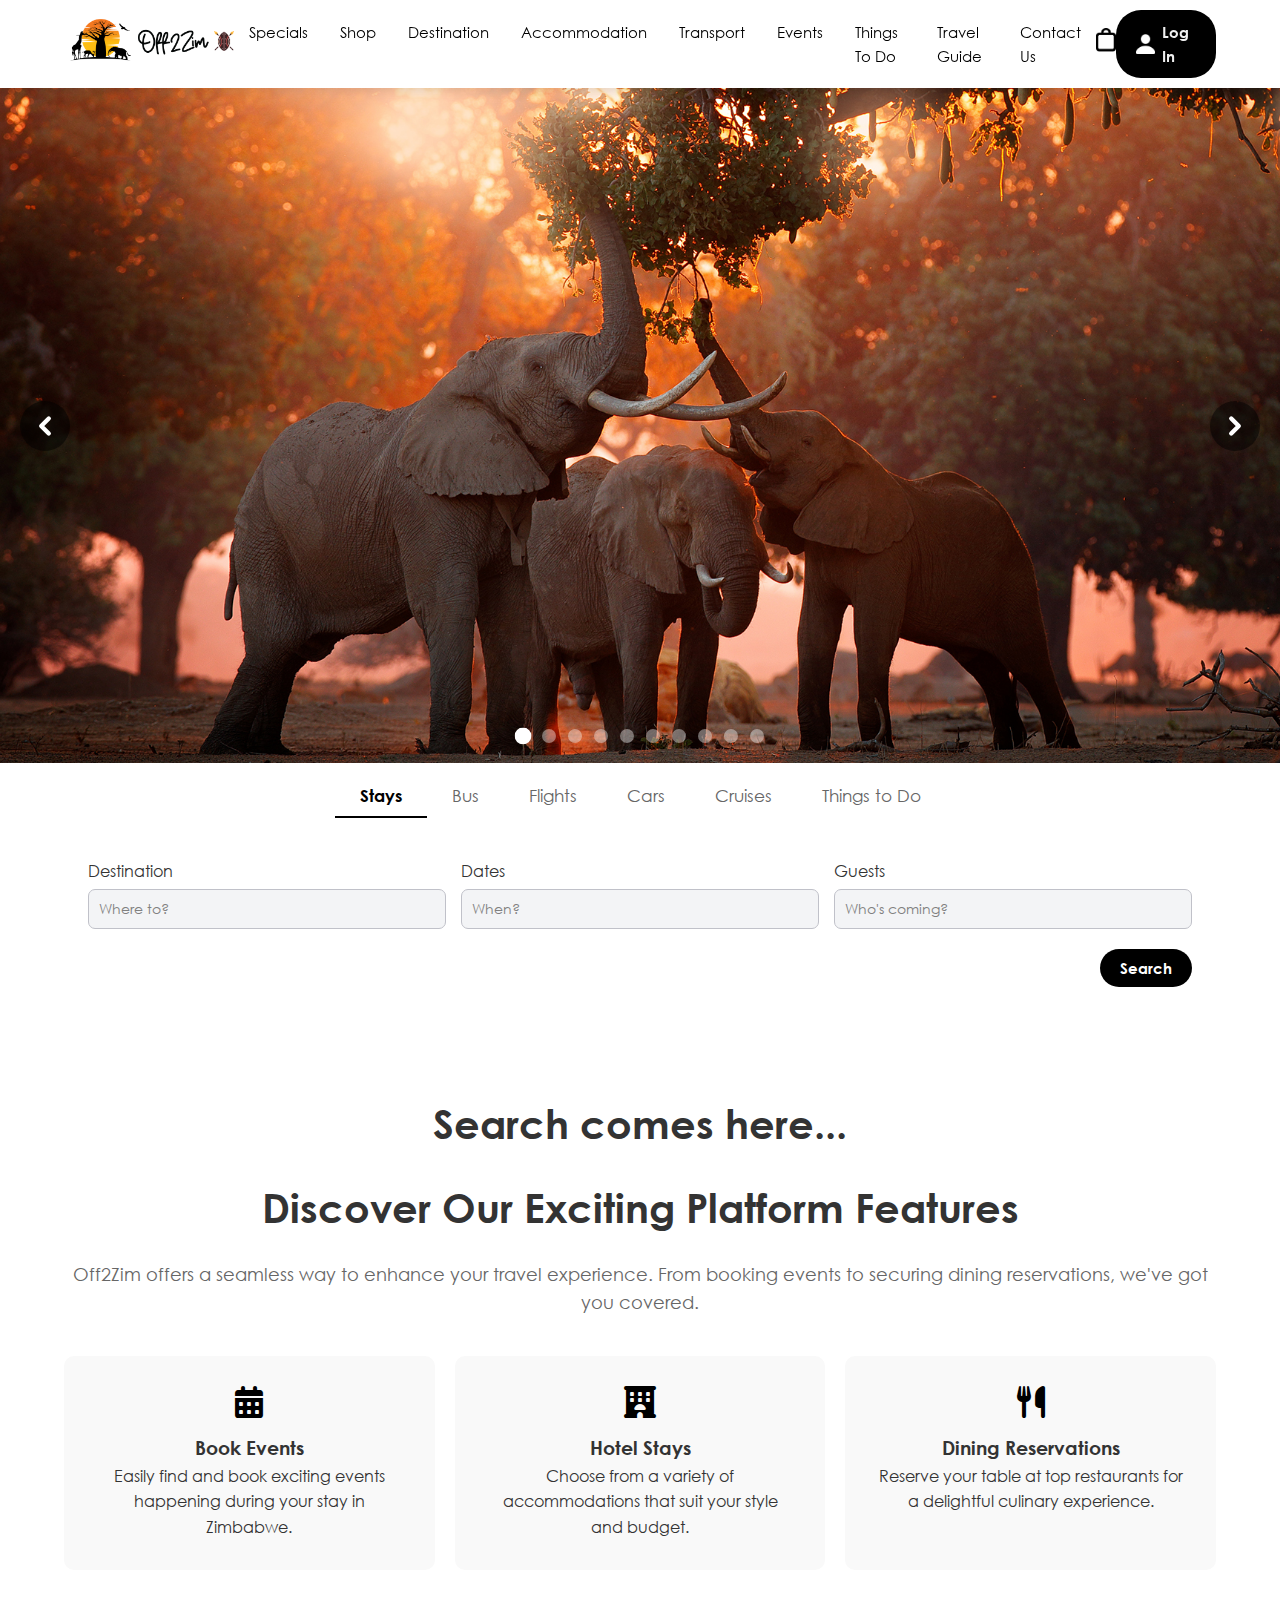
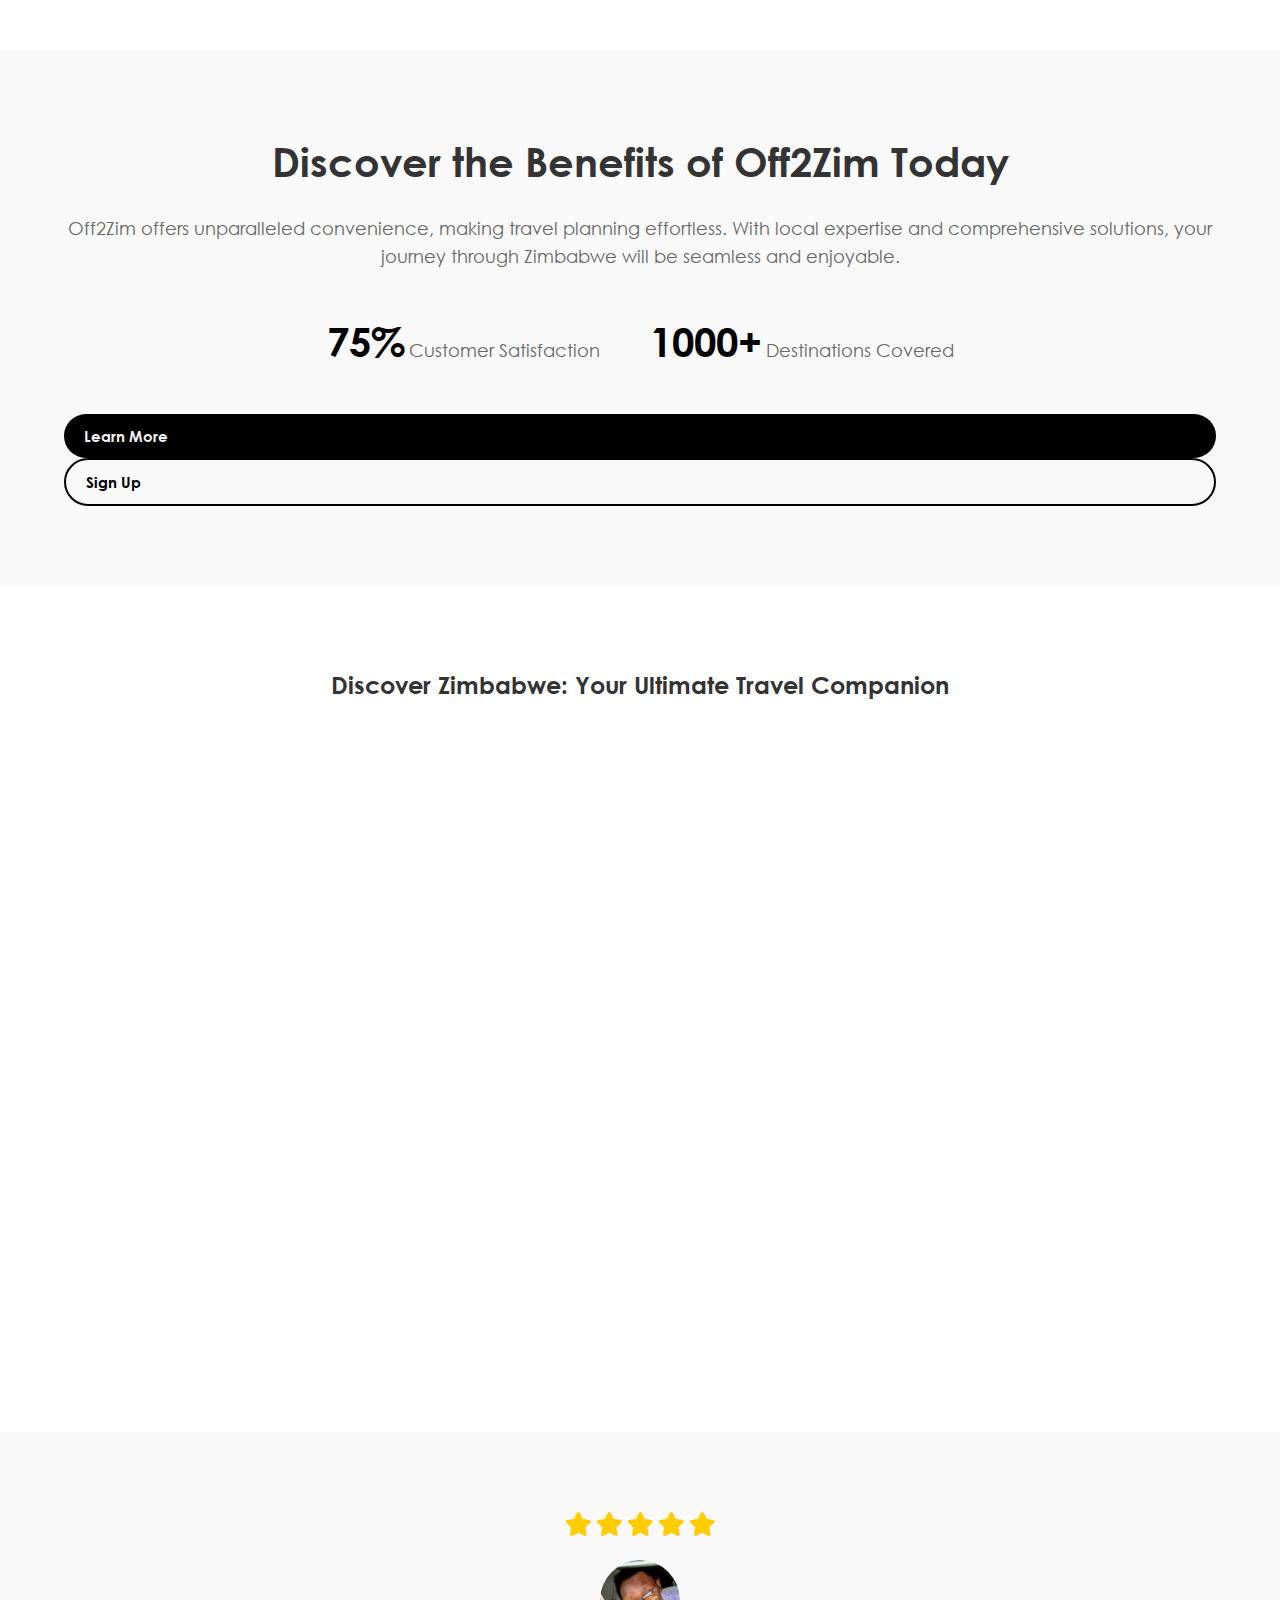
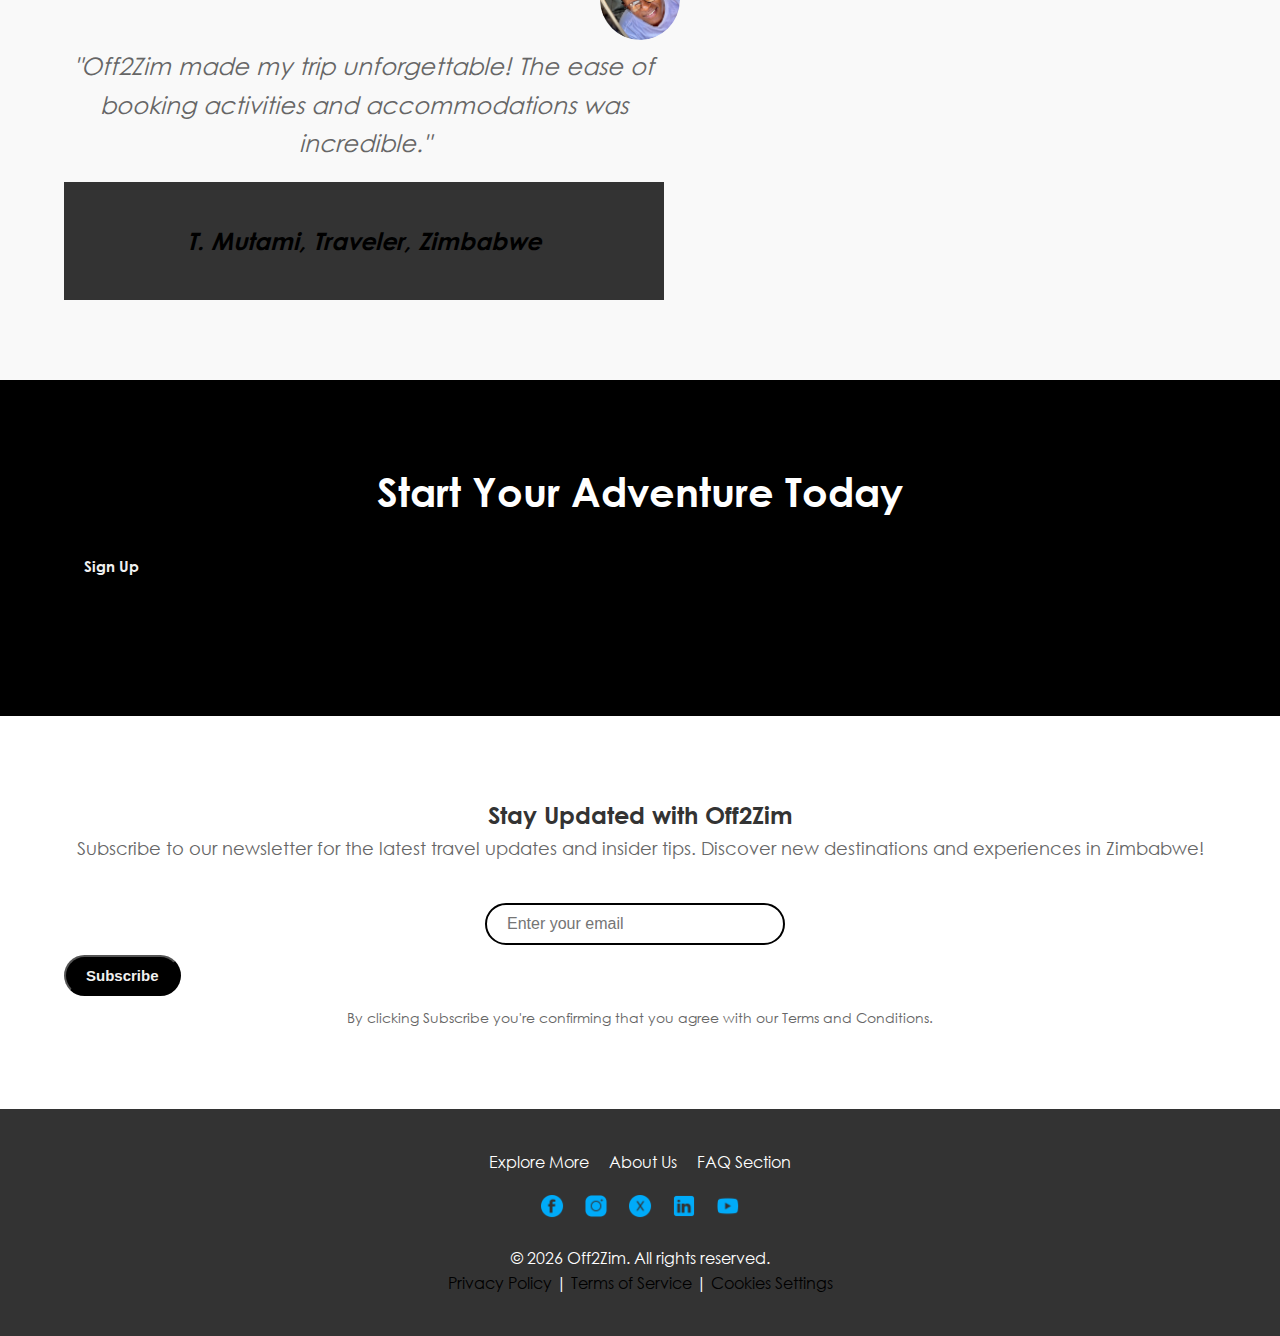
==== commit 24f6e800: "style: update search section" ====
--- a/home/index.html
+++ b/home/index.html
@@ -10,7 +10,9 @@
   <link rel="preconnect" href="https://fonts.gstatic.com" crossorigin>
   <link href="https://fonts.googleapis.com/css2?family=Bangers&family=Pattaya&family=Rubik+Moonrocks&display=swap" rel="stylesheet">
   <!-- Font Awesome Icons -->
-  <link rel="stylesheet" href="https://cdnjs.cloudflare.com/ajax/libs/font-awesome/6.0.0/css/all.min.css" />
+  <link rel="stylesheet" href="https://cdnjs.cloudflare.com/ajax/libs/font-awesome/6.4.2/css/all.min.css">
+
+  
   <!-- Main Styles -->
   <link rel="stylesheet" href="styles.css" />
 </head>
@@ -18,17 +20,15 @@
   <!-- Header Section -->
   <header>
     <div class="container header-container">
-      <!-- Remove the hamburger menu button -->
-      <!-- <button class="menu-toggle" aria-label="Toggle navigation">
+      <button class="menu-toggle" aria-label="Toggle navigation">
         <i class="fas fa-bars"></i>
-      </button> -->
+      </button>
       
       <div class="logo">
         <img src="../logos/logo.png" alt="Off2Zim Logo" class="logo-img" />
       </div>
       <div class="menu-container">
         <img src="../icons/shield.png" alt="Menu Icon" class="menu-icon" />
-        <span class="menu-label">Menu</span> <!-- Add this line -->
         <div class="menu-dropdown">
           <ul>
             <li class="special-offers"><a href="#"><img src="../icons/special-offers.png" alt="Specials Icon" class="menu-item-icon" /> Specials</a></li>
@@ -144,14 +144,18 @@
 
   <!-- Slideshow container -->
 <div class="slideshow">
-  <!-- Title overlay -->
-  <div class="slideshow-title">
-    <h1>Off2Zim - Explore | Experience | Enjoy</h1>
-  </div>
-
   <!-- Navigation buttons -->
-  <button class="slide-button prev">&#10094;</button>
-  <button class="slide-button next">&#10095;</button>
+  <button class="slide-button prev">
+    <svg width="30" height="30" viewBox="0 0 24 24" fill="none" stroke="currentColor" stroke-width="3.5" stroke-linecap="round" stroke-linejoin="round">
+      <polyline points="15 18 9 12 15 6"></polyline>
+    </svg>
+  </button>
+  
+  <button class="slide-button next">
+    <svg width="30" height="30" viewBox="0 0 24 24" fill="none" stroke="currentColor" stroke-width="3.5" stroke-linecap="round" stroke-linejoin="round">
+      <polyline points="9 18 15 12 9 6"></polyline>
+    </svg>
+  </button>
 
   <!-- Slides -->
   <div class="slide">
@@ -202,80 +206,233 @@
 
 
   <!-- Search Section -->
-
-    <section class="search-section">
-      <div class="container">
-        <div class="search-tabs">
-          <button class="tab active" data-tab="stays">Stays</button>
-          <button class="tab" data-tab="bus">Bus</button>
-          <button class="tab" data-tab="flights">Flights</button>
-          <button class="tab" data-tab="cars">Cars</button>
-          <button class="tab" data-tab="cruises">Cruises</button>
-          <button class="tab" data-tab="things-to-do">Things to Do</button>
-        </div>
-    
-        <div class="search-form-container">
-          <form class="search-form" id="stays" data-tab-content>
-            <div class="search-fields">
-              <div class="search-field">
-                <label for="destination">Going to</label>
-                <input type="text" id="destination" placeholder="Destination, hotel name, or landmark" required>
-              </div>
-              <div class="search-field">
-                <label for="travelers">Travelers</label>
-                <input type="text" id="travelers" placeholder="1 room, 2 adults">
-              </div>
-              <div class="search-field">
-                <label for="checkin">Check-in</label>
-                <input type="date" id="checkin" required>
-              </div>
-              <div class="search-field">
-                <label for="checkout">Check-out</label>
-                <input type="date" id="checkout" required>
+<section class="search-section">
+  <div class="container">
+    <div class="search-tabs">
+      <button class="tab active" data-tab="stays">Stays</button>
+      <button class="tab" data-tab="bus">Bus</button>
+      <button class="tab" data-tab="flights">Flights</button>
+      <button class="tab" data-tab="cars">Cars</button>
+      <button class="tab" data-tab="cruises">Cruises</button>
+      <button class="tab" data-tab="things-to-do">Things to Do</button>
+    </div>
+
+    <div class="search-form-container">
+      <!-- Stays Form -->
+      <form class="search-form active" id="stays" data-tab-content>
+        <div class="search-fields">
+          <div class="search-field">
+            <label for="destination">Destination</label>
+            <input type="text" id="destination" placeholder="Where to?" required>
+            
+            <!-- Add this dropdown right below the input -->
+            <div class="destinations-dropdown">
+              <div class="destinations-list">
+                <div class="destination-item"><i class="fas fa-map-marker-alt"></i> Beitbridge</div>
+<div class="destination-item"><i class="fas fa-map-marker-alt"></i> Binga</div>
+<div class="destination-item"><i class="fas fa-map-marker-alt"></i> Bulawayo</div>
+<div class="destination-item"><i class="fas fa-map-marker-alt"></i> Chinhoyi</div>
+<div class="destination-item"><i class="fas fa-map-marker-alt"></i> Chiredzi</div>
+<div class="destination-item"><i class="fas fa-map-marker-alt"></i> Eastern Highlands</div>
+<div class="destination-item"><i class="fas fa-map-marker-alt"></i> Gweru</div>
+<div class="destination-item"><i class="fas fa-map-marker-alt"></i> Harare</div>
+<div class="destination-item"><i class="fas fa-map-marker-alt"></i> Hwange</div>
+<div class="destination-item"><i class="fas fa-map-marker-alt"></i> Kariba</div>
+<div class="destination-item"><i class="fas fa-map-marker-alt"></i> Kwekwe</div>
+<div class="destination-item"><i class="fas fa-map-marker-alt"></i> Lake Kariba</div>
+<div class="destination-item"><i class="fas fa-map-marker-alt"></i> Masvingo</div>
+<div class="destination-item"><i class="fas fa-map-marker-alt"></i> Mutare</div>
+<div class="destination-item"><i class="fas fa-map-marker-alt"></i> Nyanga</div>
+<div class="destination-item"><i class="fas fa-map-marker-alt"></i> Victoria Falls</div>
+<div class="destination-item"><i class="fas fa-map-marker-alt"></i> Zvishavane</div>
               </div>
             </div>
-            <div class="search-button">
-              <button type="submit" class="btn btn-primary">Off2Explore</button>
-            </div>
-          </form>
-        </div>
-      </div>
-    </section>
+          </div>
+          <div class="search-field">
+            <label for="dates">Dates</label>
+            <input type="text" id="date" placeholder="When?" required>
+          </div>
+          <div class="search-field">
+            <label for="guests">Guests</label>
+            <input type="text" id="guests" placeholder="Who's coming?" min="1">
+          </div>
+        </div>
+        <div class="search-button">
+          <button type="submit" class="btn btn-primary">Search</button>
+        </div>
+      </form>
+
+      <!-- Bus Form -->
+      <form class="search-form" id="bus" data-tab-content>
+        <div class="search-fields">
+          <div class="search-field">
+            <label for="bus-from">From</label>
+            <input type="text" id="bus-from" placeholder="Departure city" required>
+          </div>
+          <div class="search-field">
+            <label for="bus-to">To</label>
+            <input type="text" id="bus-to" placeholder="Destination city" required>
+          </div>
+          <div class="search-field">
+            <label for="bus-date">Travel Date</label>
+            <input type="date" id="bus-date" required>
+          </div>
+          <div class="search-field">
+            <label for="bus-passengers">Passengers</label>
+            <input type="number" id="bus-passengers" placeholder="Number of passengers" min="1">
+          </div>
+        </div>
+        <div class="search-button">
+          <button type="submit" class="btn btn-primary">Search</button>
+        </div>
+      </form>
+
+      <!-- Flights Form -->
+      <form class="search-form" id="flights" data-tab-content>
+        <div class="search-fields">
+          <div class="search-field">
+            <label for="flight-from">From</label>
+            <input type="text" id="flight-from" placeholder="Departure city" required>
+          </div>
+          <div class="search-field">
+            <label for="flight-to">To</label>
+            <input type="text" id="flight-to" placeholder="Destination city" required>
+          </div>
+          <div class="search-field">
+            <label for="depart-date">Departure</label>
+            <input type="date" id="depart-date" required>
+          </div>
+          <div class="search-field">
+            <label for="return-date">Return</label>
+            <input type="date" id="return-date">
+          </div>
+        </div>
+        <div class="search-button">
+          <button type="submit" class="btn btn-primary">Search</button>
+        </div>
+      </form>
+
+      <!-- Cars Form -->
+      <form class="search-form" id="cars" data-tab-content>
+        <div class="search-fields">
+          <div class="search-field">
+            <label for="pickup-location">Pick-up Location</label>
+            <input type="text" id="pickup-location" placeholder="City or airport" required>
+          </div>
+          <div class="search-field">
+            <label for="dropoff-location">Drop-off Location</label>
+            <input type="text" id="dropoff-location" placeholder="Same as pickup">
+          </div>
+          <div class="search-field">
+            <label for="pickup-date">Pick-up Date</label>
+            <input type="datetime-local" id="pickup-date" required>
+          </div>
+          <div class="search-field">
+            <label for="dropoff-date">Drop-off Date</label>
+            <input type="datetime-local" id="dropoff-date" required>
+          </div>
+        </div>
+        <div class="search-button">
+          <button type="submit" class="btn btn-primary">Search</button>
+        </div>
+      </form>
+
+      <!-- Cruises Form -->
+      <form class="search-form" id="cruises" data-tab-content>
+        <div class="search-fields">
+          <div class="search-field">
+            <label for="cruise-destination">Destination</label>
+            <select id="cruise-destination" required>
+              <option value="">Select destination</option>
+              <option>Lake Kariba</option>
+              <option>Zambezi River</option>
+              <option>Indian Ocean</option>
+            </select>
+          </div>
+          <div class="search-field">
+            <label for="cruise-departure">Departure Port</label>
+            <input type="text" id="cruise-departure" placeholder="Departure port" required>
+          </div>
+          <div class="search-field">
+            <label for="cruise-date">Departure Date</label>
+            <input type="date" id="cruise-date" required>
+          </div>
+          <div class="search-field">
+            <label for="cruise-duration">Duration</label>
+            <select id="cruise-duration">
+              <option>3-5 nights</option>
+              <option>6-9 nights</option>
+              <option>10+ nights</option>
+            </select>
+          </div>
+        </div>
+        <div class="search-button">
+          <button type="submit" class="btn btn-primary">Search</button>
+        </div>
+      </form>
+
+      <!-- Things to Do Form -->
+      <form class="search-form" id="things-to-do" data-tab-content>
+        <div class="search-fields">
+          <div class="search-field">
+            <label for="activity-location">Location</label>
+            <input type="text" id="activity-location" placeholder="Where are you going?" required>
+          </div>
+          <div class="search-field">
+            <label for="activity-type">Activity Type</label>
+            <select id="activity-type">
+              <option>All Activities</option>
+              <option>Safari Tours</option>
+              <option>Adventure Sports</option>
+              <option>Cultural Experiences</option>
+            </select>
+          </div>
+          <div class="search-field">
+            <label for="activity-date">Date</label>
+            <input type="date" id="activity-date">
+          </div>
+          <div class="search-field">
+            <label for="travelers">Travelers</label>
+            <input type="number" id="travelers" placeholder="Number of people" min="1">
+          </div>
+        </div>
+        <div class="search-button">
+          <button type="submit" class="btn btn-primary">Search</button>
+        </div>
+      </form>
+    </div>
+  </div>
+</section>
+
+
 
   <!-- Features Section -->
-<section class="features">
-  <div class="container">
-    <h2>Discover Our Exciting Platform Features</h2>
-    <p class="subtitle">
-      Off2Zim offers a seamless way to enhance your travel experience. From booking events to securing dining reservations, we've got you covered.
-    </p>
-    <div class="feature-items">
-      <div class="feature-item">
-        <i class="fas fa-calendar-alt icon"></i>
-        <h3>Book Events</h3>
-        <p>Easily find and book exciting events happening during your stay in Zimbabwe.</p>
-      </div>
-      <div class="feature-item">
-        <i class="fas fa-hotel icon"></i>
-        <h3>Hotel Stays</h3>
-        <p>Choose from a variety of accommodations that suit your style and budget.</p>
-      </div>
-      <div class="feature-item">
-        <i class="fas fa-utensils icon"></i>
-        <h3>Dining Reservations</h3>
-        <p>Reserve your table at top restaurants for a delightful culinary experience.</p>
-      </div>
-    </div>
-
-    <div class="search-bar-container">
-      <div class="search-bar">
-        <input type="text" placeholder="Search..." />
-        <button type="submit" class="btn btn-primary">Search</button>
-      </div>
-    </div>
-  </div>
-</section>
-
+  <section class="features">
+    <div class="container">
+      <h2>Search comes here...</h2>
+      <h2>Discover Our Exciting Platform Features</h2>
+      <p class="subtitle">
+        Off2Zim offers a seamless way to enhance your travel experience. From booking events to securing dining reservations, we've got you covered.
+      </p>
+      <div class="feature-items">
+        <div class="feature-item">
+          <i class="fas fa-calendar-alt icon"></i>
+          <h3>Book Events</h3>
+          <p>Easily find and book exciting events happening during your stay in Zimbabwe.</p>
+        </div>
+        <div class="feature-item">
+          <i class="fas fa-hotel icon"></i>
+          <h3>Hotel Stays</h3>
+          <p>Choose from a variety of accommodations that suit your style and budget.</p>
+        </div>
+        <div class="feature-item">
+          <i class="fas fa-utensils icon"></i>
+          <h3>Dining Reservations</h3>
+          <p>Reserve your table at top restaurants for a delightful culinary experience.</p>
+        </div>
+      </div>
+    </div>
+  </section>
 
   <!-- Benefits Section -->
   <section class="benefits">
@@ -296,8 +453,8 @@
         </div>
       </div>
       <div class="cta-buttons">
-        <a href="#" class="btn btn-primary btn-small">Sign Up</a>
-        <a href="#" class="btn btn-outline btn-small">Learn More</a>
+        <a href="#" class="btn btn-primary">Learn More</a>
+        <a href="#" class="btn btn-outline">Sign Up</a>
       </div>
     </div>
   </section>
@@ -314,56 +471,54 @@
 
   <!-- Testimonial Section -->
   <section class="testimonial">
-  <div class="container">
-    <div class="star-rating">
-      <span class="fa fa-star"></span>
-      <span class="fa fa-star"></span>
-      <span class="fa fa-star"></span>
-      <span class="fa fa-star"></span>
-      <span class="fa fa-star"></span>
-    </div>
-    <div class="testimonial-content">
-      <img src="../images/client-dp.png" alt="Client Photo" class="client-dp" />
-      <blockquote>
-        <p>
-          "Off2Zim made my trip unforgettable! The ease of booking activities and accommodations was incredible."
-        </p>
-        <p class="client-name">
-          T. Mutami, Traveler, Zimbabwe
-        </p>
-      </blockquote>
-    </div>
-  </div>
-</section>
+    <div class="container">
+      <div class="star-rating">
+        <span class="fa fa-star"></span>
+        <span class="fa fa-star"></span>
+        <span class="fa fa-star"></span>
+        <span class="fa fa-star"></span>
+        <span class="fa fa-star"></span>
+      </div>
+      <div class="testimonial-content">
+        <img src="../images/client-dp.png" alt="Client Photo" class="client-dp" />
+        <blockquote>
+          <p>
+            "Off2Zim made my trip unforgettable! The ease of booking activities and accommodations was incredible."
+          </p>
+          <footer>T. Mutami, Traveler, Zimbabwe</footer>
+        </blockquote>
+      </div>
+    </div>
+  </section>
 
   <!-- Call to Action Section -->
   <section class="cta">
     <div class="container">
       <h2>Start Your Adventure Today</h2>
       <div class="cta-buttons">
-        <a href="#" class="btn btn-primary btn-small">Sign Up</a>
-        <a href="#" class="btn btn-outline btn-small">Book Now</a>
+        <a href="#" class="btn btn-primary">Sign Up</a>
+        <a href="#" class="btn btn-outline">Book Now</a>
       </div>
     </div>
   </section>
 
   <!-- Newsletter Section -->
-<section class="newsletter-section">
-  <div class="container">
-    <h2>Stay Updated with Off2Zim</h2>
-    <p class="subtitle">
-      Subscribe to our newsletter for the latest travel updates and insider tips.
-      Discover new destinations and experiences in Zimbabwe!
-    </p>
-    <form action="#" method="post">
-      <input type="email" placeholder="Enter your email" required />
-      <button type="submit" class="btn btn-primary">Subscribe</button>
-    </form>
-    <p class="disclaimer">
-      By clicking Subscribe you're confirming that you agree with our Terms and Conditions.
-    </p>
-  </div>
-</section>
+  <section class="newsletter-section">
+    <div class="container">
+      <h2>Stay Updated with Off2Zim</h2>
+      <p class="subtitle">
+        Subscribe to our newsletter for the latest travel updates and insider tips.
+        Discover new destinations and experiences in Zimbabwe!
+      </p>
+      <form action="#" method="post">
+        <input type="email" placeholder="Enter your email" required />
+        <button type="submit" class="btn btn-primary">Subscribe</button>
+      </form>
+      <p class="disclaimer">
+        By clicking Subscribe you're confirming that you agree with our Terms and Conditions.
+      </p>
+    </div>
+  </section>
 
   <!-- Footer Section -->
   <footer>
@@ -377,11 +532,11 @@
       </div>
       <div class="footer-social">
         <ul>
-          <li><a href="https://www.facebook.com/Off2Zim"><img src="../icons/facebook orange.png" alt="Facebook" /></a></li>
-          <li><a href="https://www.instagram.com/off2zim/?utm_source=ig_web_button_share_sheet"><img src="../icons/instagram orange.png" alt="Instagram" /></a></li>
-          <li><a href="https://x.com/Off2Zim"><img src="../icons/x orange.png" alt="Twitter" /></a></li>
-          <li><a href="#"><img src="../icons/linkedin orange.png" alt="LinkedIn" /></a></li>
-          <li><a href="#"><img src="../icons/youtube orange.png" alt="Youtube" /></a></li>
+          <li><a href="https://www.facebook.com/Off2Zim"><img src="../icons/icons8-facebook-100.png" alt="Facebook" /></a></li>
+          <li><a href="https://www.instagram.com/off2zim/?utm_source=ig_web_button_share_sheet"><img src="../icons/icons8-instagram-100.png" alt="Instagram" /></a></li>
+          <li><a href="https://x.com/Off2Zim"><img src="../icons/icons8-x-100.png" alt="Twitter" /></a></li>
+          <li><a href="#"><img src="../icons/icons8-linkedin-100.png" alt="LinkedIn" /></a></li>
+          <li><a href="#"><img src="../icons/icons8-youtube-100.png" alt="Youtube" /></a></li>
         </ul>
       </div>
       <div class="footer-bottom">
@@ -417,5 +572,5 @@
       });
     });
   </script>
-</body>e
+</body>
 </html>
--- a/home/styles.css
+++ b/home/styles.css
@@ -180,8 +180,8 @@
   background: var(--primary-hover);
 }
 .btn-outline {
-  border: 2px solid #ddd;
-  color: #ddd;
+  border: 2px solid var(--primary-color);
+  color: var(--primary-color);
   display: flex;
   align-items: center; /* Align image and text vertically */
   gap: 7px; /* Space between image and text */
@@ -192,7 +192,6 @@
   background: var(--primary-color);
   color: #fff;
 }
-
 
 .login-icon {
   width: 20px; /* Adjust size as needed */
@@ -223,25 +222,6 @@
   margin: 0 auto;
   z-index: 1;
 }
-.slideshow-title {
-  position: absolute;
-  top: 160px; /* Adjust as needed */
-  left: 50%;
-  transform: translateX(-50%);
-  color: white;
-  text-align: center;
-  z-index: 10;
-  background: rgba(0, 0, 0, 0.5); /* Optional: Add a background for better readability */
-  padding: 10px 20px;
-  border-radius: 20px;
-}
-
-.slideshow-title h1 {
-  margin: 0;
-  font-size: 1rem; /* Adjust as needed */
-  font-family:Arial, Helvetica, sans-serif;
-  font-weight: bold;
-}
 
 .slide {
   position: absolute;
@@ -325,12 +305,16 @@
   transform: translateY(-50%);
   background: rgba(0, 0, 0, 0.5);
   color: white;
-  padding: 15px 20px;
+  width: 50px;  /* Ensure equal width and height */
+  height: 50px;
   border: none;
   cursor: pointer;
   font-size: 24px;
   z-index: 10;
-  border-radius: 24px;
+  border-radius: 50%; /* Makes it a perfect circle */
+  display: flex;
+  align-items: center;
+  justify-content: center;
 }
 
 .slide-button:hover {
@@ -351,25 +335,21 @@
   padding: 80px 0;
   text-align: center;
 }
-
 .features h2 {
   margin-bottom: 20px;
   font-size: 2.5rem;
 }
-
 .subtitle {
   font-size: 1.1rem;
   margin-bottom: 40px;
   color: #666;
 }
-
 .feature-items {
   display: flex;
   justify-content: space-between;
   gap: 20px;
   flex-wrap: wrap;
 }
-
 .feature-item {
   flex: 1;
   min-width: 280px;
@@ -378,91 +358,6 @@
   border-radius: 10px;
   transition: transform 0.3s ease, box-shadow 0.3s ease;
 }
-
-.feature-item:hover {
-  transform: translateY(-10px);
-  box-shadow: 0 10px 20px rgba(0, 0, 0, 0.1);
-}
-
-.icon {
-  font-size: 2rem;
-  color: var(--primary-color);
-  margin-bottom: 15px;
-}
-
-/* Search Bar in Features Section */
-.search-bar-container {
-  display: flex;
-  justify-content: center;
-  margin-top: 40px; /* Added margin to separate from feature items */
-}
-
-.search-bar {
-  display: flex;
-  align-items: center;
-  width: 100%;
-  max-width: 600px;
-  padding-top: 50px; /* Adjusted padding for better appearance */
-}
-
-.search-bar input[type="text"] {
-  width: 100%;
-  padding: 12px 20px; /* Adjusted padding for better appearance */
-  font-size: 16px; /* Adjusted font size */
-  border: 2px solid #ddd;
-  border-radius: 25px;
-  margin-right: 10px; /* Add spacing between input and button */
-}
-
-.search-bar button {
-  padding: 12px 20px; /* Adjusted padding for better appearance */
-  font-size: 16px; /* Adjusted font size */
-  border-radius: 25px;
-  background: var(--primary-color);
-  color: #fff;
-  border: none;
-  cursor: pointer;
-  transition: background 0.3s ease;
-}
-
-.search-bar button:hover {
-  background: var(--primary-hover);
-}
-
-/* Mobile Responsive Styles */
-@media (max-width: 768px) {
-  .search-bar {
-    flex-direction: column; /* Stack input and button vertically */
-    gap: 10px; /* Add spacing between input and button */
-  }
-
-  .search-bar input[type="text"] {
-    margin-right: 0; /* Remove margin for stacked layout */
-  }
-}
-.features h2 {
-  margin-bottom: 20px;
-  font-size: 2.5rem;
-}
-.subtitle {
-  font-size: 1.1rem;
-  margin-bottom: 40px;
-  color: #666;
-}
-.feature-items {
-  display: flex;
-  justify-content: space-between;
-  gap: 20px;
-  flex-wrap: wrap;
-}
-.feature-item {
-  flex: 1;
-  min-width: 280px;
-  padding: 30px;
-  background: var(--background-light);
-  border-radius: 10px;
-  transition: transform 0.3s ease, box-shadow 0.3s ease;
-}
 .feature-item:hover {
   transform: translateY(-10px);
   box-shadow: 0 10px 20px rgba(0,0,0,0.1);
@@ -512,7 +407,7 @@
   padding-bottom: 56.25%;
   height: 0;
   overflow: hidden;
-  max-width: 9000px;
+  max-width: 800px;
   margin: 0 auto;
 }
 .video-wrapper iframe {
@@ -541,25 +436,20 @@
   display: flex;
   align-items: center;
   justify-content: center;
-  flex-direction: column; /* Change to column to stack elements vertically */
-  text-align: center; /* Center the text */
   gap: 20px;
+  flex-wrap: wrap;
 }
 .client-dp {
-  width: 100px;
-  height: 100px;
+  width: 80px;
+  height: 80px;
   border-radius: 50%;
   object-fit: cover;
-  margin-top: 20px; /* Add margin to separate from stars */
-}
-.testimonial-content .client-name{
-  font-weight: 700;
-  color: var(--primary-color);
 }
 blockquote {
-  text-align: center; /* Center the text within the blockquote */
-  max-width: 600px; /* Optional: Set a max-width for better readability */
-  margin: 0 auto; /* Center the blockquote */
+  font-size: 1.5rem;
+  font-style: italic;
+  color: #666;
+  max-width: 600px;
 }
 blockquote footer {
   margin-top: 20px;
@@ -579,42 +469,22 @@
   font-size: 2.5rem;
 }
 
-/* Call to Action Section */
-.cta-buttons .btn-small {
-  width: 25%; /* Adjust the width as needed */
-  padding: 10px 15px; /* Adjust padding for better appearance */
-  font-size: 0.875rem; /* Adjust font size if needed */
-  text-align: center;
-  display: inline-block;
-  margin: 5px;
-}
-
 /* Newsletter Section */
 .newsletter-section {
   padding: 80px 0;
   text-align: center;
 }
-
-.newsletter-section form {
-  display: flex;
-  flex-direction: column;
-  align-items: center;
-}
-
 .newsletter-section input {
   padding: 10px 20px;
   border: 2px solid var(--primary-color);
   border-radius: 25px;
-  margin-bottom: 10px;
+  margin-right: 10px;
   width: 300px;
   font-size: 1rem;
-  text-align: center; /* Center the placeholder text */
-}
-
+}
 .newsletter-section .btn-primary {
   margin-top: 10px;
 }
-
 .disclaimer {
   font-size: 0.9rem;
   color: #666;
@@ -630,7 +500,6 @@
 .icon-list ul, .footer-social ul {
   list-style: none;
   display: flex;
-  font-weight: bold;
   justify-content: center;
   gap: 20px;
   margin-bottom: 20px;
@@ -677,51 +546,32 @@
     transform: translateX(-50%);
   }
 
-/* Mobile Menu */
-.menu-toggle {
-  display: none; /* Hide by default */
-  background: none;
-  border: none;
-  font-size: 24px;
-  cursor: pointer;
-  margin-left: 10px;
-}
-/* Show menu toggle on mobile */
-@media (max-width: 768px) {
   .menu-toggle {
     display: block;
-  }
-  
-.nav-links {
-  display: block; /*Show the hamburger menu*/
-}
-
-.nav-links.active {
-  display: flex;
-  flex-direction: column;
-  position: fixed;
-  top: 0;
-  left: 0;
-  width: 50%; /* Cover half the screen width */
-  height: 100vh; /* Full height */
-  background: #fff;
-  box-shadow: 2px 0 10px rgba(0, 0, 0, 0.1);
-  z-index: 1000;
-  padding: 20px;
-  transform: translateX(-100%);
-  transition: transform 0.3s ease;
-}
-
-.nav-links.active.show {
-  transform: translateX(0); /* Slide in */
-}
-
-
+    background: none;
+    border: none;
+    font-size: 1.5rem;
+    cursor: pointer;
+  }
 
   .nav-links {
-    display: none; /* Hide nav links by default on mobile */
-  }
-}
+    display: flex;
+    flex-direction: column;
+    gap: 10px;
+    width: 50%; /* Cover the left half of the screen */
+    background: rgba(255, 255, 255, 0.9); /* Semi-transparent white background */
+    position: fixed;
+    top: 0;
+    left: -50%; /* Start off-screen */
+    height: 100%;
+    box-shadow: 2px 0 10px rgba(0, 0, 0, 0.1);
+    transition: transform 0.3s ease;
+    transform: translateX(-100%);
+  }
+
+  .nav-links.active {
+    transform: translateX(0); /* Slide in */
+  }
 
   .menu-book {
     display: none;
@@ -738,6 +588,20 @@
   .newsletter-section input {
     width: 100%;
     margin-bottom: 10px;
+  }
+}
+
+@media (min-width: 769px) {
+  .menu-toggle {
+    display: none;
+  }
+
+  .nav-links.active {
+    display: flex;
+    flex-direction: row;
+    position: static;
+    background: none;
+    box-shadow: none;
   }
 }
 
@@ -784,15 +648,8 @@
 /* Style for the menu container */
 .menu-container {
   position: relative;
-  display: none; /* Hide by default */
-  text-align: center; /* Center the label under the icon */
-}
-
-/* Show menu container on mobile */
-@media (max-width: 768px) {
-  .menu-container {
-    display: inline-block; /* Show on mobile */
-  }
+  display: inline-block;
+  
 }
 
 /* Style for the menu icon */
@@ -800,22 +657,10 @@
   width: 20px;
   cursor: pointer;
   transition: transform 0.3s ease-in-out;
-  margin-left: 20px;
 }
 
 .menu-container:hover .menu-icon {
   transform: scale(1.1);
-}
-
-/* Style for the menu label */
-.menu-label {
-  display: block;
-  font-size: 12px;
-  font-family: fantasy;
-  color: #000;
-  font-weight: bold;
-  margin-top: 1px; /* Space between icon and label */
-  margin-left: 20px; /* Space between icon and label */
 }
 
 /* Dropdown Menu Styling */
@@ -957,97 +802,226 @@
 
 /* Search Section */
 .search-section {
-  padding: 40px 0;
-  background: #f5a00c2a;
+  background: white;
+  padding: 10px;
+}
+
+#destination::placeholder {
+  font-family: 'Century Gothic', sans-serif; /* Change to desired font */
+  font-size: 14px; /* Adjust size */
+  color: gray; /* Adjust color */
+  opacity: 1; /* Ensure visibility (some browsers lower opacity by default) */
+}
+#guests::placeholder {
+  font-family: 'Century Gothic', sans-serif; /* Change to desired font */
+  font-size: 14px; /* Adjust size */
+  color: gray; /* Adjust color */
+  opacity: 1; /* Ensure visibility (some browsers lower opacity by default) */
+}
+#date::placeholder {
+  font-family: 'Century Gothic', sans-serif; /* Change to desired font */
+  font-size: 14px; /* Adjust size */
+  color: gray; /* Adjust color */
+  opacity: 1; /* Ensure visibility (some browsers lower opacity by default) */
 }
 
 .search-tabs {
+  position: relative;
+  margin-bottom: 25px;
   display: flex;
   justify-content: center;
-  flex-wrap: wrap; /* Allow tabs to wrap on smaller screens */
-  gap: 10px; /* Add spacing between tabs */
-  margin-bottom: 20px;
-}
-
-.search-tabs .tab {
-  background: #fff;
-  border: 1px solid #ddd;
+}
+.tabs-container {
+  position: relative;
+  display: inline-flex;
+  background: #f5f5f5;
+  border-radius: 30px;
+  padding: 5px;
+}
+.tab {
+  font-family: 'Century Gothic', sans-serif;
+  font-size: 17px;
+  color: #666;
+  background: none;
+  border: none;
+  padding: 12px 25px;
+  cursor: pointer;
+  position: relative;
+  z-index: 1;
+  transition: all 0.3s ease;
+}
+
+.tab.active {
+  color: #000;
+  font-weight: bold;
+}
+
+.active-indicator {
+  position: absolute;
+  bottom: 0;
+  left: 0;
+  height: 7px;
+  background: var(--primary-color);
+  border-radius: 7px;
+  transition: all 0.3s cubic-bezier(0.4, 0, 0.2, 1);
+  box-shadow: 0 2px 4px rgba(0,0,0,0.1);
+}
+
+.search-form-container {
+  display: flex;
+  flex-direction: column;
+}
+
+.search-form {
+  display: block;
+  align-items: center;
+  flex-wrap: wrap;
+  gap: 15px;
+ 
+  padding: 15px;
+  border-radius: 5px;
+}
+
+.search-fields {
+  display: flex;
+  gap: 15px;
+  flex-wrap: wrap;
+  width: 100%;
+  position: relative;
+}
+
+.search-field {
+  flex: 1;
+  min-width: 200px;
+  display: flex;
+  flex-direction: column;
+}
+
+.search-field label {
+  
+  margin-bottom: 5px;
+}
+
+.search-field input {
+  padding: 10px;
+  border: 1px solid #c0c1c9;
+  background-color: #f3f4f6;
+  border-radius: 7px;
+  font-size: 16px;
+}
+
+.search-button {
+  margin-top: 20px;
+  display: flex;
+  align-items: center;
+  justify-content: flex-end;
+  width: 100%;
+}
+
+.search-button .btn-primary {
+  padding: 10px 20px;
+  background: var(--primary-color);
+  color: white;
+  font-family: 'Century Gothic', sans-serif;
+  font-weight: bold;
+  border: none;
   border-radius: 25px;
-  padding: 10px 15px; /* Adjust padding for smaller screens */
   cursor: pointer;
-  transition: background 0.3s ease;
-  font-size: 14px; /* Smaller font size for mobile */
-}
-
-.search-tabs .tab.active {
-  background: var(--primary-color);
-  color: #fff;
-}
-
-.search-form-container {
-  display: flex;
-  justify-content: center;
-}
-
-.search-form {
-  background: #fff;
-  padding: 20px;
-  border: 1px solid #ddd;
-  border-radius: 20px;
-  width: 100%;
-  max-width: 600px;
-}
-
-.search-fields {
-  display: grid;
-  grid-template-columns: repeat(auto-fit, minmax(200px, 1fr)); /* Responsive grid */
-  gap: 15px; /* Add spacing between fields */
-}
-
-.search-field input {
-  width: 100%;
-  padding: 10px;
-  border: 1px solid #ddd;
-  border-radius: 5px;
-  font-size: 14px; /* Smaller font size for mobile */
-}
-
-.search-button {
-  text-align: center;
-  margin-top: 20px;
-}
-
-.search-button .btn-primary {
-  padding: 12px 20px;
-  font-size: 16px; /* Larger font size for mobile */
-  border-radius: 25px;
-  background: var(--primary-color);
-  color: #fff;
-  border: none;
-  cursor: pointer;
-  transition: background 0.3s ease;
+  transition: background 0.3s;
 }
 
 .search-button .btn-primary:hover {
   background: var(--primary-hover);
 }
 
-/* Mobile Responsive Styles */
+[data-tab-content] {
+  display: none;
+}
+
+[data-tab-content].active {
+  display: block; /* Changed from flex to block */
+  opacity: 1;
+  visibility: visible;
+  position: relative;
+  transform: translateY(0);
+}
+
+/* Underline animation */
+.tab::after {
+  content: '';
+  position: absolute;
+  bottom: 0;
+  left: 0;
+  width: 100%;
+  height: 2px;
+  background: var(--primary-color);
+  transform: scaleX(0);
+  transform-origin: right;
+  transition: transform 0.3s ease;
+}
+
+.tab.active::after {
+  transform: scaleX(1);
+  transform-origin: left;
+}
+
+.destinations-dropdown {
+  top: 100%;
+  left: 0;
+  display: none;
+  position: absolute;
+  width: 100%;
+  max-width: 400px;
+  background: white;
+  border-radius: 8px;
+  box-shadow: 0 2px 10px rgba(0,0,0,0.1);
+  margin-top: 5px;
+  z-index: 1000;
+  max-height: 260px; /* Shows ~7 items with scrolling */
+  overflow-y: auto;
+  overflow-x: hidden;
+}
+
+.destinations-list {
+  padding: 8px 0;
+}
+
+.destination-item {
+  padding: 12px 20px;
+  cursor: pointer;
+  color: #333;
+  font-family: 'Century Gothic', sans-serif;
+  font-size: 15px;
+  transition: all 0.2s ease;
+  white-space: nowrap;
+}
+
+.destination-item:hover {
+  background-color: #f5f5f5;
+  transform: translateX(5px);
+}
+
+.selected-location {
+  position: absolute;
+  left: 0;
+  top: 0;
+  height: 100%;
+  display: flex;
+  align-items: center;
+  gap: 10px;
+  padding-left: 35px;
+  font-family: 'Century Gothic', sans-serif;
+  pointer-events: none;
+}
+
+.selected-location i {
+  color: #666;
+}
+
+/* Responsive Design */
 @media (max-width: 768px) {
-  .search-tabs .tab {
-    flex: 1 1 45%; /* Allow two tabs per row */
-    text-align: center;
-  }
-
-  .search-form {
-    padding: 15px;
-  }
-
-  .search-fields {
-    grid-template-columns: 1fr; /* Stack fields vertically on mobile */
-  }
-
-  .search-button .btn-primary {
-    width: 100%; /* Full-width button on mobile */
+  .menu-dropdown {
+    position: absolute;
+    width: 100%;
   }
 }